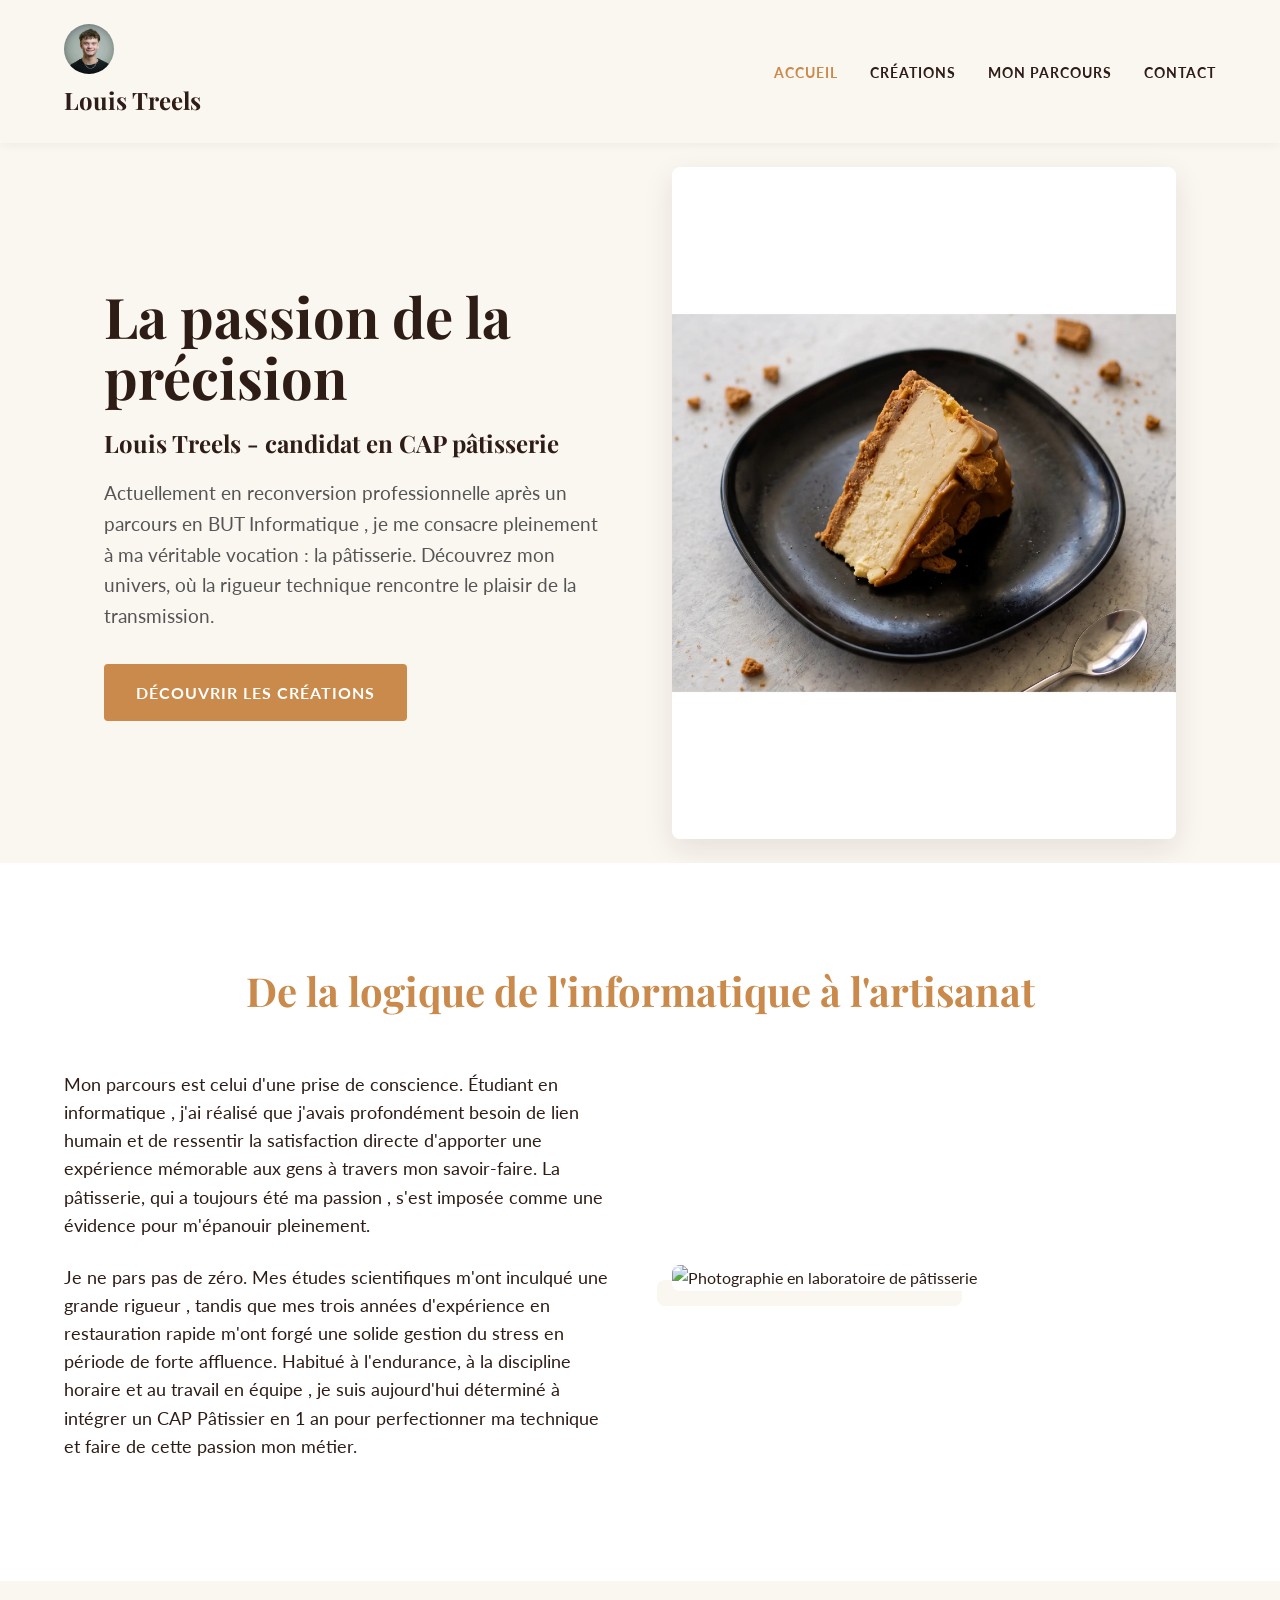
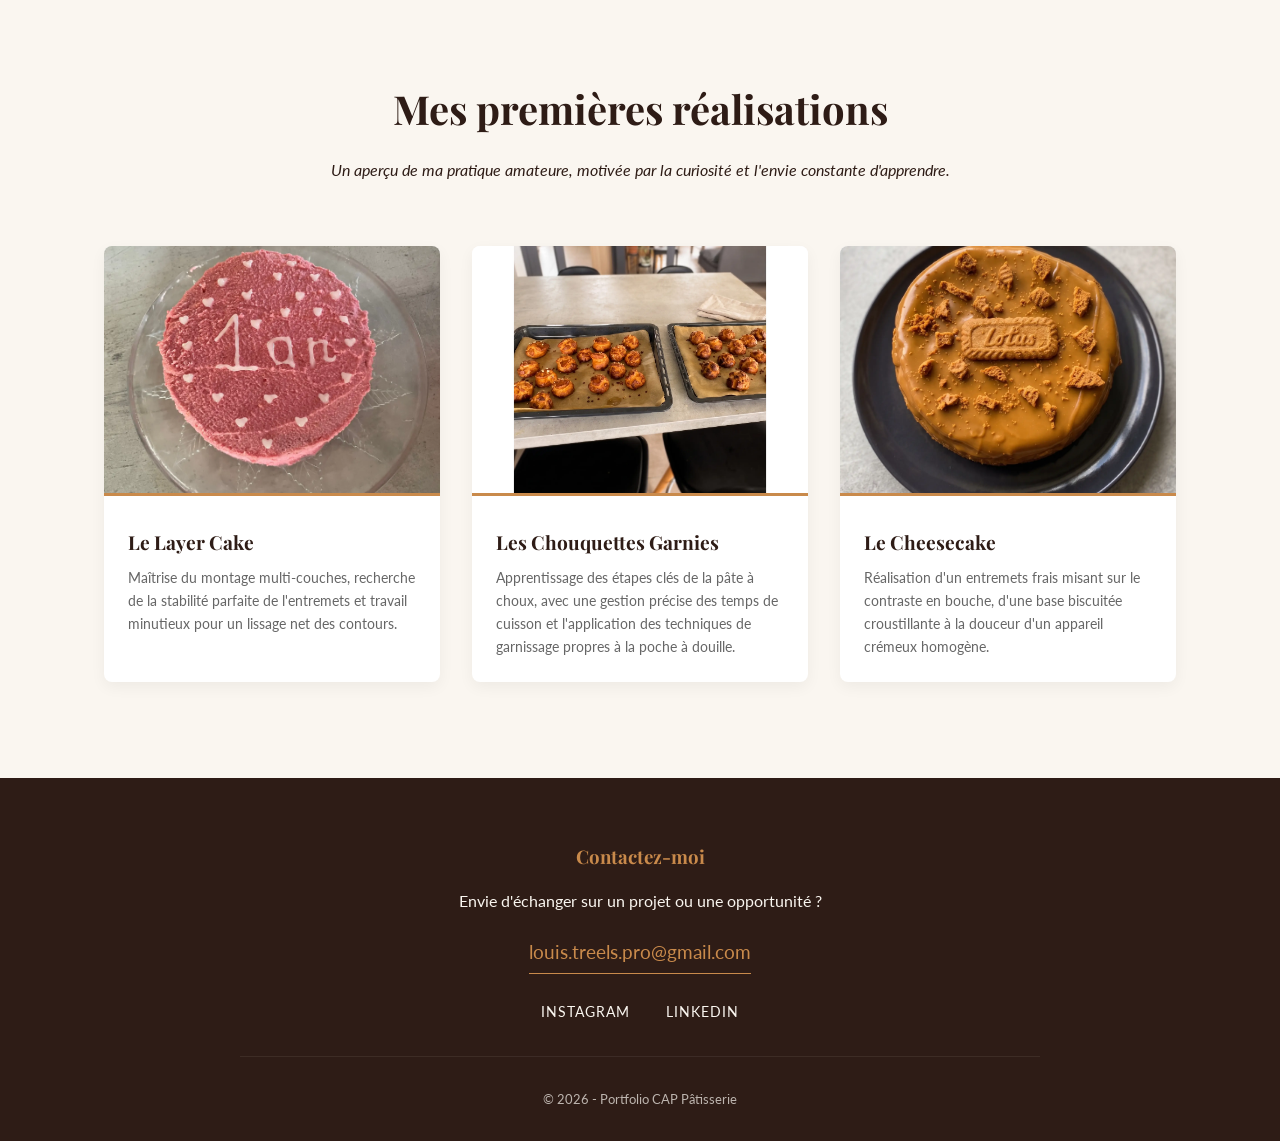
==== index.html @ f2b33e03 "ajout des photos sur la page d'accueil" ====
<!DOCTYPE html>
<html lang="fr">
<head>
    <meta charset="UTF-8">
    <meta name="viewport" content="width=device-width, initial-scale=1.0">
    <link href="css/style.css" rel="stylesheet"/>
    <title>Mon Portfolio Pâtisserie | Accueil</title>
    </head>
<body>

    <header>
        <nav>
            <div class="nav-logo">
                <img id="pdp" src="images/Photo_Louis_Treels.webp" alt="Photo de Profil"/>
                <a href="#">Louis Treels</a>
            </div>
            <div class="hamburger">
                <span class="bar"></span>
                <span class="bar"></span>
                <span class="bar"></span>
            </div>
            <ul class="nav-links">
                <li><a href="index.html" class="active">Accueil</a></li>
                <li><a href="creations.html">Créations</a></li>
                <li><a href="parcours.html">Mon Parcours</a></li>
                <li><a href="#contact">Contact</a></li>
            </ul>
        </nav>
    </header>

    <main>

        <section id="hero" class="fade-in">
            <div class="hero-container">
                <div class="hero-text">
                    <h1>La passion de la précision</h1>
                    <h2>Louis Treels - candidat en CAP pâtisserie</h2>
                    <p>Actuellement en reconversion professionnelle après un parcours en BUT Informatique , je me consacre pleinement 
                        à ma véritable vocation : la pâtisserie. Découvrez mon univers, où la rigueur technique rencontre le plaisir 
                        de la transmission.</p>
                    <a href="#gallery" class="btn-cta">Découvrir les créations</a>
                </div>
                <div class="hero-image">
                    <img src="images/cheesecake_tranche_4_3.webp" alt="Zoom sur une création pâtissière signature">
                </div>
            </div>
        </section>

        <section id="about" class="fade-in">
            <div class="about-container">
                <h2>De la logique de l'informatique à l'artisanat</h2>
                <div class="about-grid">
                    <div class="about-content">
                        <p>Mon parcours est celui d'une prise de conscience. Étudiant en informatique , j'ai réalisé que j'avais 
                            profondément besoin de lien humain et de ressentir la satisfaction directe d'apporter une expérience 
                            mémorable aux gens à travers mon savoir-faire. La pâtisserie, qui a toujours été ma passion , s'est 
                            imposée comme une évidence pour m'épanouir pleinement.</p>
                        <p>Je ne pars pas de zéro. Mes études scientifiques m'ont inculqué une grande rigueur , tandis que mes 
                            trois années d'expérience en restauration rapide m'ont forgé une solide gestion du stress en période 
                            de forte affluence. Habitué à l'endurance, à la discipline horaire et au travail en équipe , je suis 
                            aujourd'hui déterminé à intégrer un CAP Pâtissier en 1 an pour perfectionner ma technique et faire de 
                            cette passion mon métier.</p>
                    </div>
                    <div class="about-image">
                        <img src="placeholder-artisan.jpg" alt="Photographie en laboratoire de pâtisserie">
                    </div>
                </div>
            </div>
        </section>

        <section id="gallery" class="fade-in">
            <div class="gallery-container">
                <h2>Mes premières réalisations</h2>
                <p class="gallery-subtitle">Un aperçu de ma pratique amateure, motivée par la curiosité et l'envie constante d'apprendre.</p>
                
                <div class="gallery-grid">
                    <article class="gallery-item">
                        <div class="item-image">
                            <img src="images/layer_cake_1_1.webp" alt="Layer Cake Anniversaire de Couple">
                        </div>
                        <div class="item-info">
                            <h3>Le Layer Cake</h3>
                            <p>Maîtrise du montage multi-couches, recherche de la stabilité parfaite de l'entremets et travail minutieux 
                                pour un lissage net des contours.</p>
                        </div>
                    </article>

                    <article class="gallery-item">
                        <div class="item-image">
                            <img src="images/chouquettes_1:1.webp" alt="Les Chouquettes">
                        </div>
                        <div class="item-info">
                            <h3>Les Chouquettes Garnies</h3>
                            <p>Apprentissage des étapes clés de la pâte à choux, avec une gestion précise des temps de cuisson 
                                et l'application des techniques de garnissage propres à la poche à douille.</p>
                        </div>
                    </article>

                    <article class="gallery-item">
                        <div class="item-image">
                            <img src="images/cheesecake_1_1.webp" alt="Le Cheesecake">
                        </div>
                        <div class="item-info">
                            <h3>Le Cheesecake</h3>
                            <p>Réalisation d'un entremets frais misant sur le contraste en bouche, d'une base
                                 biscuitée croustillante à la douceur d'un appareil crémeux homogène.</p>
                        </div>
                    </article>
                </div>
            </div>
        </section>

    </main>

    <footer id="contact">
        <div class="footer-container">
            <div class="footer-contact">
                <h3>Contactez-moi</h3>
                <p>Envie d'échanger sur un projet ou une opportunité ?</p>
                <a href="mailto:adresse@email.com" class="email-link">louis.treels.pro@gmail.com</a>
            </div>
            <div class="footer-socials">
                <a href="#" target="_blank" rel="noopener noreferrer">Instagram</a>
                <a href="#" target="_blank" rel="noopener noreferrer">LinkedIn</a>
            </div>
            <div class="footer-credits">
                <p>&copy; 2026 - Portfolio CAP Pâtisserie</p>
            </div>
        </div>
    </footer>

    <script src="js/script.js"></script>
</body>
</html>
---- css/style.css ----
/* ==========================================
   1. VARIABLES & RESET
   ========================================== */
@import url('https://fonts.googleapis.com/css2?family=Playfair+Display:ital,wght@0,400;0,700;1,400&family=Lato:wght@300;400;700&display=swap');

:root {
    /* Palette de couleurs basée sur ton CV */
    --color-main: #2e1c16;      /* Chocolat profond */
    --color-accent: #c98a4b;    /* Caramel / Doré */
    --color-bg: #faf6f0;        /* Crème / Vanille */
    --color-white: #ffffff;
    
    /* Typographie */
    --font-heading: 'Playfair Display', serif; /* Élégant pour la pâtisserie */
    --font-body: 'Lato', sans-serif;           /* Lisible et moderne */
    
    /* Espacements et Transitions */
    --transition-smooth: all 0.3s ease-in-out;
}

* {
    margin: 0;
    padding: 0;
    box-sizing: border-box;
}

body {
    background-color: var(--color-bg);
    color: var(--color-main);
    font-family: var(--font-body);
    line-height: 1.6;
    overflow-x: hidden;
}

h1, h2, h3 {
    font-family: var(--font-heading);
    font-weight: 700;
    margin-bottom: 1rem;
}

a {
    text-decoration: none;
    color: inherit;
    transition: var(--transition-smooth);
}

/* ==========================================
   2. EN-TÊTE & NAVIGATION
   ========================================== */
header {
    background-color: var(--color-bg);
    padding: 1.5rem 5%;
    position: sticky;
    top: 0;
    z-index: 1000;
    box-shadow: 0 2px 10px rgba(46, 28, 22, 0.05); /* Ombre très légère */
}

nav {
    display: flex;
    justify-content: space-between;
    align-items: center;
    max-width: 1200px;
    margin: 0 auto;
}

.nav-logo img {
    height: 50px;       /* Ajuste la hauteur pour correspondre à la barre de navigation */
    width: 50px;        /* Maintient des proportions carrées */
    border-radius: 50%; /* Transforme la photo en un cercle parfait */
    object-fit: cover;  /* Empêche l'image de se déformer ou de s'écraser */
}

.nav-logo a {
    display: flex;
    align-items: center;
    gap: 15px;
    font-family: var(--font-heading);
    font-size: 1.5rem;
    font-weight: 700;
    color: var(--color-main);
}

.nav-links {
    list-style: none;
    display: flex;
    gap: 2rem;
}

.nav-links a {
    font-weight: 700;
    text-transform: uppercase;
    font-size: 0.9rem;
    letter-spacing: 1px;
}

.nav-links a:hover,
.nav-links a.active {
    color: var(--color-accent);
}

/* ==========================================
   3. HERO HEADER (Accueil)
   ========================================== */
#hero {
    height: 80vh;
    display: flex;
    align-items: center;
    justify-content: center;
    padding: 0 5%;
    max-width: 1200px;
    margin: 0 auto;
}

.hero-container {
    display: flex;
    align-items: center;
    gap: 4rem;
}

.hero-text {
    flex: 1;
}

.hero-text h1 {
    font-size: 3.5rem;
    line-height: 1.1;
    color: var(--color-main);
}

.hero-text p {
    font-size: 1.2rem;
    margin-bottom: 2rem;
    color: #555; /* Légèrement plus clair que la couleur principale */
}

.btn-cta {
    display: inline-block;
    background-color: var(--color-accent);
    color: var(--color-white);
    padding: 1rem 2rem;
    font-weight: 700;
    border-radius: 4px;
    text-transform: uppercase;
    letter-spacing: 1px;
}

.btn-cta:hover {
    background-color: var(--color-main);
    transform: translateY(-2px);
}

.hero-image {
    flex: 1;
    border-radius: 8px;
    overflow: hidden;
    box-shadow: 0 10px 30px rgba(46, 28, 22, 0.1);
}

.hero-image img {
    width: 100%;
    height: auto;
    display: block;
}

/* ==========================================
   4. SECTION À PROPOS
   ========================================== */
#about {
    padding: 6rem 5%;
    background-color: var(--color-white); /* Contraste subtil avec le fond crème */
}

.about-container {
    max-width: 1200px;
    margin: 0 auto;
}

.about-container h2 {
    font-size: 2.5rem;
    text-align: center;
    margin-bottom: 3rem;
    color: var(--color-accent);
}

.about-grid {
    display: grid;
    grid-template-columns: 1fr 1fr;
    gap: 4rem;
    align-items: center;
}

.about-content p {
    margin-bottom: 1.5rem;
    font-size: 1.1rem;
}

.about-image img {
    width: 100%;
    border-radius: 8px;
    box-shadow: -15px 15px 0px var(--color-bg); /* Effet de cadre élégant */
}

/* ==========================================
   5. GALERIE SIGNATURES
   ========================================== */
#gallery {
    padding: 6rem 5%;
    max-width: 1200px;
    margin: 0 auto;
}

#gallery h2 {
    font-size: 2.5rem;
    text-align: center;
}

.gallery-subtitle {
    text-align: center;
    margin-bottom: 4rem;
    font-style: italic;
}

.gallery-grid {
    display: grid;
    grid-template-columns: repeat(auto-fit, minmax(300px, 1fr));
    gap: 2rem;
}

.gallery-item {
    background-color: var(--color-white);
    border-radius: 8px;
    overflow: hidden;
    box-shadow: 0 5px 15px rgba(0,0,0,0.05);
    transition: var(--transition-smooth);
    cursor: pointer;
}

.gallery-item:hover {
    transform: translateY(-10px);
    box-shadow: 0 15px 30px rgba(46, 28, 22, 0.15);
}

.item-image img {
    width: 100%;
    height: 250px;
    object-fit: cover;
    border-bottom: 3px solid var(--color-accent);
}

.item-info {
    padding: 1.5rem;
}

.item-info h3 {
    font-size: 1.2rem;
    margin-bottom: 0.5rem;
}

.item-info p {
    font-size: 0.9rem;
    color: #666;
}

/* ==========================================
   6. PIED DE PAGE (FOOTER)
   ========================================== */
footer {
    background-color: var(--color-main);
    color: var(--color-bg);
    padding: 4rem 5% 2rem;
    text-align: center;
}

.footer-container {
    max-width: 800px;
    margin: 0 auto;
}

.footer-contact h3 {
    color: var(--color-accent);
}

.email-link {
    display: inline-block;
    margin: 1.5rem 0;
    font-size: 1.2rem;
    color: var(--color-accent);
    border-bottom: 1px solid var(--color-accent);
    padding-bottom: 5px;
}

.email-link:hover {
    color: var(--color-white);
    border-color: var(--color-white);
}

.footer-socials {
    margin-bottom: 2rem;
}

.footer-socials a {
    margin: 0 1rem;
    text-transform: uppercase;
    font-size: 0.9rem;
    letter-spacing: 1px;
}

.footer-socials a:hover {
    color: var(--color-accent);
}

.footer-credits {
    font-size: 0.8rem;
    opacity: 0.7;
    border-top: 1px solid rgba(250, 246, 240, 0.1);
    padding-top: 2rem;
}

/* ==========================================
   7. RESPONSIVE DESIGN (Mobiles & Tablettes)
   ========================================== */
@media (max-width: 768px) {
    .hero-container, .about-grid {
        flex-direction: column;
        text-align: center;
    }
    
    .hero-text h1 {
        font-size: 2.5rem;
    }
    
    .nav-links {
        display: none; /* A remplacer par un menu hamburger en JS plus tard */
    }
}

/* Défilement fluide natif */
html {
    scroll-behavior: smooth;
}

/* Menu Hamburger (caché sur Desktop) */
.hamburger {
    display: none;
    cursor: pointer;
}

.bar {
    display: block;
    width: 25px;
    height: 3px;
    margin: 5px auto;
    background-color: var(--color-main);
    transition: var(--transition-smooth);
}

/* Responsive Menu (Mobile) */
@media (max-width: 768px) {
    .hamburger {
        display: block;
    }
    
    .nav-links {
        position: fixed;
        left: -100%; /* Caché hors de l'écran par défaut */
        top: 70px;
        flex-direction: column;
        background-color: var(--color-bg);
        width: 100%;
        text-align: center;
        transition: 0.3s;
        box-shadow: 0 10px 10px rgba(0,0,0,0.1);
    }
    
    .nav-links.active {
        left: 0; /* Apparaît quand la classe active est ajoutée */
    }
    
    .nav-links li {
        margin: 1.5rem 0;
    }
}

/* Préparation des animations au scroll */
.fade-in {
    opacity: 0;
    transform: translateY(30px);
    transition: opacity 0.6s ease-out, transform 0.6s ease-out;
}

.fade-in.appear {
    opacity: 1;
    transform: translateY(0);
}

/* ==========================================
   8. STYLES DES PAGES SECONDAIRES
   ========================================== */

/* En-tête des pages */
.page-header {
    text-align: center;
    padding: 5rem 5% 3rem;
    max-width: 800px;
    margin: 0 auto;
}

.page-header h1 {
    font-size: 3rem;
    color: var(--color-main);
}

.page-header p {
    font-size: 1.1rem;
    font-style: italic;
    color: #666;
}

/* --- PAGE CRÉATIONS : Fiches détaillées --- */
.detailed-gallery {
    padding: 2rem 5% 6rem;
    max-width: 1200px;
    margin: 0 auto;
}

.creation-card {
    display: flex;
    background-color: var(--color-white);
    border-radius: 8px;
    overflow: hidden;
    margin-bottom: 4rem;
    box-shadow: 0 10px 30px rgba(46, 28, 22, 0.05);
    transition: var(--transition-smooth);
}

.creation-card.invert {
    flex-direction: row-reverse;
}

.creation-media {
    flex: 1;
    min-height: 350px;
}

.creation-media img {
    width: 100%;
    height: 100%;
    object-fit: cover;
    display: block;
}

.creation-details {
    flex: 1;
    padding: 3rem;
    display: flex;
    flex-direction: column;
    justify-content: center;
}

.badge {
    align-self: flex-start;
    background-color: var(--color-bg);
    color: var(--color-accent);
    padding: 0.3rem 1rem;
    font-size: 0.8rem;
    font-weight: 700;
    text-transform: uppercase;
    border-radius: 20px;
    margin-bottom: 1rem;
    letter-spacing: 1px;
}

.creation-desc {
    margin-bottom: 1.5rem;
    color: #555;
}

.tech-list {
    list-style: none;
}

.tech-list li {
    margin-bottom: 0.5rem;
    font-size: 0.95rem;
    position: relative;
    padding-left: 1.5rem;
}

.tech-list li::before {
    content: "•";
    color: var(--color-accent);
    font-weight: bold;
    position: absolute;
    left: 0;
    font-size: 1.2rem;
    top: -2px;
}

/* --- PAGE PARCOURS : Ligne du temps (Timeline) --- */
.timeline-section {
    padding: 2rem 5% 6rem;
    max-width: 900px;
    margin: 0 auto;
}

.timeline-container {
    position: relative;
    padding: 2rem 0;
}

/* La ligne centrale vertical */
.timeline-container::before {
    content: '';
    position: absolute;
    left: 50%;
    top: 0;
    width: 2px;
    height: 100%;
    background-color: var(--color-accent);
    opacity: 0.3;
    transform: translateX(-50%);
}

.timeline-item {
    display: flex;
    justify-content: space-between;
    width: 100%;
    margin-bottom: 4rem;
    position: relative;
}

.timeline-date {
    width: 45%;
    text-align: right;
    padding-right: 2rem;
    font-family: var(--font-heading);
    font-size: 1.5rem;
    font-weight: 700;
    color: var(--color-accent);
    display: flex;
    align-items: center;
    justify-content: flex-end;
}

.timeline-content {
    width: 45%;
    background-color: var(--color-white);
    padding: 2rem;
    border-radius: 8px;
    box-shadow: 0 5px 15px rgba(0,0,0,0.02);
}

.timeline-content h3 {
    font-size: 1.3rem;
    margin-bottom: 0.2rem;
}

.timeline-content h4 {
    font-size: 0.9rem;
    color: var(--color-accent);
    text-transform: uppercase;
    letter-spacing: 1px;
    margin-bottom: 1rem;
}

/* Les puces sur la ligne centrale */
.timeline-item::after {
    content: '';
    position: absolute;
    left: 50%;
    top: 50%;
    width: 12px;
    height: 12px;
    background-color: var(--color-white);
    border: 3px solid var(--color-accent);
    border-radius: 50%;
    transform: translate(-50%, -50%);
    z-index: 2;
}

/* Alternance gauche / droite */
.timeline-item:nth-child(even) {
    flex-direction: row-reverse;
}

.timeline-item:nth-child(even) .timeline-date {
    text-align: left;
    padding-left: 2rem;
    padding-right: 0;
    justify-content: flex-start;
}

/* Ajustements Responsive */
@media (max-width: 768px) {
    .creation-card, .creation-card.invert {
        flex-direction: column;
    }
    
    .creation-media {
        min-height: 250px;
    }
    
    .timeline-container::before {
        left: 20px;
    }
    
    .timeline-item, .timeline-item:nth-child(even) {
        flex-direction: column;
        align-items: flex-start;
        padding-left: 40px;
    }
    
    .timeline-date, .timeline-item:nth-child(even) .timeline-date {
        width: 100%;
        text-align: left;
        padding: 0 0 0.5rem 0;
        justify-content: flex-start;
    }
    
    .timeline-content {
        width: 100%;
    }
    
    .timeline-item::after {
        left: 20px;
        top: 20px;
    }
}
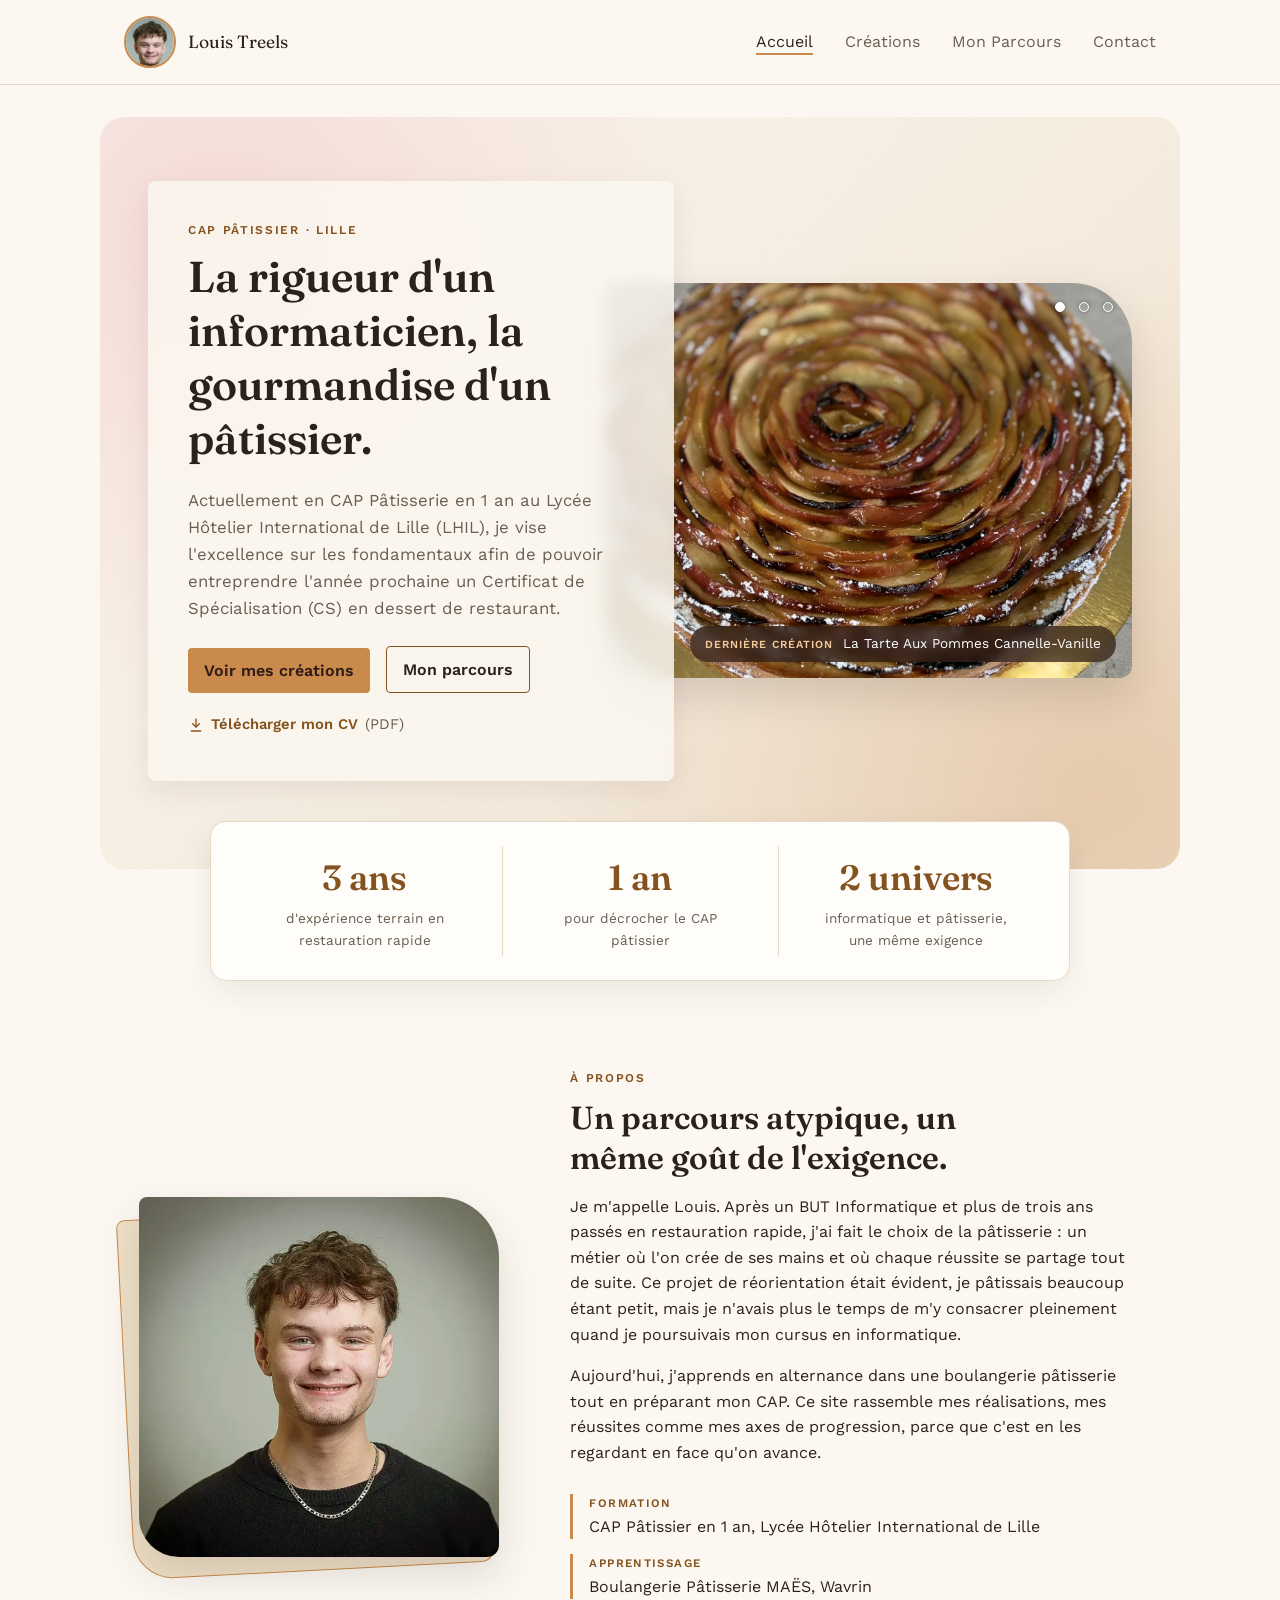
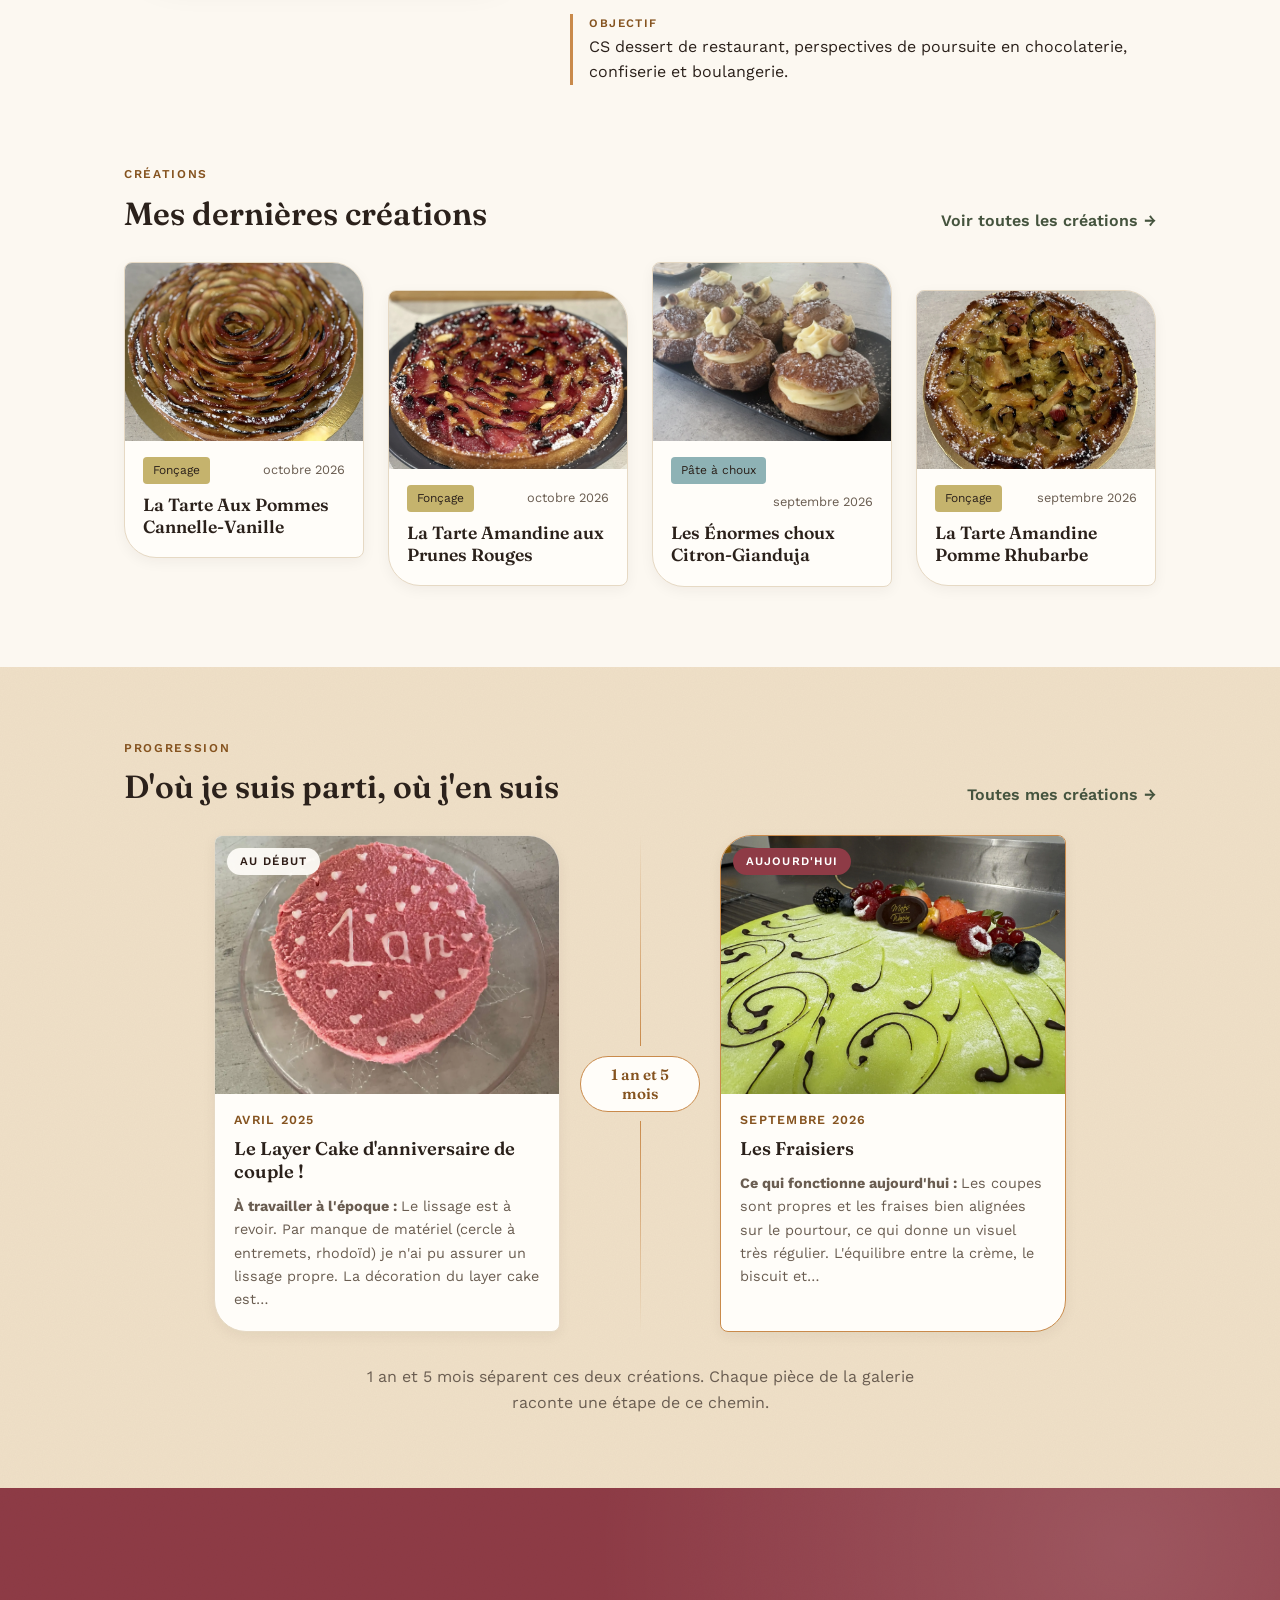
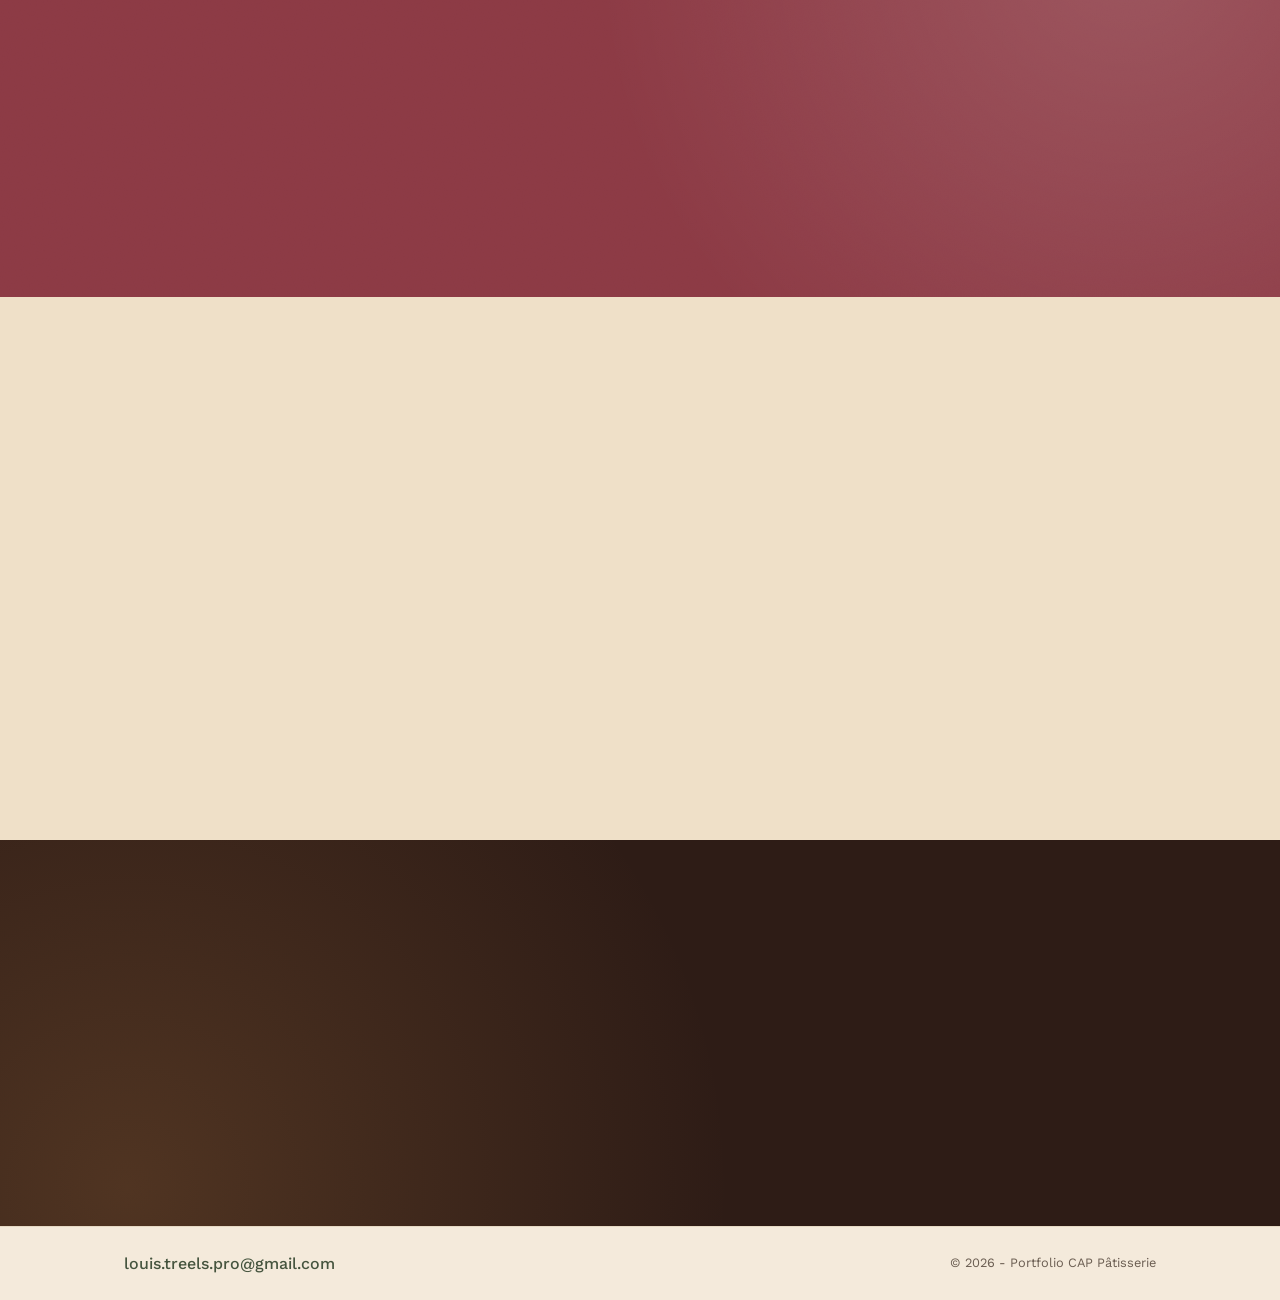
==== commit d1714cc3: "Première version du portfolio" ====
--- a/index.html
+++ b/index.html
@@ -3,132 +3,208 @@
 <head>
     <meta charset="UTF-8">
     <meta name="viewport" content="width=device-width, initial-scale=1.0">
-    <link href="css/style.css" rel="stylesheet"/>
-    <title>Mon Portfolio Pâtisserie | Accueil</title>
-    </head>
+    <meta name="description" content="Louis Treels, candidat au CAP Pâtissier à Lille : portfolio de créations, parcours de reconversion et ambition de se spécialiser dans les desserts de restaurant.">
+    <meta name="theme-color" content="#fcf8f1">
+    <meta property="og:type" content="website">
+    <meta property="og:title" content="Louis Treels | Portfolio CAP Pâtisserie">
+    <meta property="og:description" content="Mes créations, mon parcours de reconversion et mon ambition : les desserts de restaurant.">
+    <!-- TODO : pour un bel aperçu quand le lien est partagé (WhatsApp, LinkedIn…),
+         ajoute une photo de ta plus belle création :
+         <meta property="og:image" content="https://louistrls.github.io/portfolio-patisserie/images/TA_PHOTO.webp"> -->
+    <title>Louis Treels | Portfolio CAP Pâtisserie</title>
+    <link rel="preconnect" href="https://fonts.googleapis.com">
+    <link rel="preconnect" href="https://fonts.gstatic.com" crossorigin>
+    <link href="https://fonts.googleapis.com/css2?family=Fraunces:ital,wght@0,500;0,600;1,500&family=Work+Sans:wght@400;500;600&display=swap" rel="stylesheet">
+    <link rel="icon" href="images/favicon.svg" type="image/svg+xml">
+    <link rel="apple-touch-icon" href="images/apple-touch-icon.png">
+    <link rel="stylesheet" href="css/style.css">
+    <noscript>
+        <!-- Sans JavaScript, on affiche quand même tout ce qui est en fondu au scroll. -->
+        <style>.fade-in { opacity: 1; transform: none; }</style>
+    </noscript>
+</head>
 <body>
+
+    <a class="skip-link" href="#main">Aller au contenu</a>
 
     <header>
         <nav>
             <div class="nav-logo">
-                <img id="pdp" src="images/Photo_Louis_Treels.webp" alt="Photo de Profil"/>
-                <a href="#">Louis Treels</a>
-            </div>
-            <div class="hamburger">
-                <span class="bar"></span>
-                <span class="bar"></span>
-                <span class="bar"></span>
-            </div>
+                <!-- Version recadrée sur le visage (images/Photo_Louis_Treels_visage.webp) : le menu est petit, le visage doit remplir le rond -->
+                <img src="images/Photo_Louis_Treels_visage.webp" alt="" width="52" height="52"/>
+                <a href="index.html">Louis Treels</a>
+            </div>
+            <div class="hamburger"><span class="bar"></span><span class="bar"></span><span class="bar"></span></div>
             <ul class="nav-links">
-                <li><a href="index.html" class="active">Accueil</a></li>
+                <li><a href="index.html" class="active" aria-current="page">Accueil</a></li>
                 <li><a href="creations.html">Créations</a></li>
                 <li><a href="parcours.html">Mon Parcours</a></li>
-                <li><a href="#contact">Contact</a></li>
+                <li><a href="index.html#contact">Contact</a></li>
             </ul>
         </nav>
     </header>
 
-    <main>
-
-        <section id="hero" class="fade-in">
-            <div class="hero-container">
-                <div class="hero-text">
-                    <h1>La passion de la précision</h1>
-                    <h2>Louis Treels - candidat en CAP pâtisserie</h2>
-                    <p>Actuellement en reconversion professionnelle après un parcours en BUT Informatique , je me consacre pleinement 
-                        à ma véritable vocation : la pâtisserie. Découvrez mon univers, où la rigueur technique rencontre le plaisir 
-                        de la transmission.</p>
-                    <a href="#gallery" class="btn-cta">Découvrir les créations</a>
-                </div>
-                <div class="hero-image">
-                    <img src="images/cheesecake_tranche_4_3.webp" alt="Zoom sur une création pâtissière signature">
-                </div>
-            </div>
-        </section>
-
-        <section id="about" class="fade-in">
-            <div class="about-container">
-                <h2>De la logique de l'informatique à l'artisanat</h2>
-                <div class="about-grid">
-                    <div class="about-content">
-                        <p>Mon parcours est celui d'une prise de conscience. Étudiant en informatique , j'ai réalisé que j'avais 
-                            profondément besoin de lien humain et de ressentir la satisfaction directe d'apporter une expérience 
-                            mémorable aux gens à travers mon savoir-faire. La pâtisserie, qui a toujours été ma passion , s'est 
-                            imposée comme une évidence pour m'épanouir pleinement.</p>
-                        <p>Je ne pars pas de zéro. Mes études scientifiques m'ont inculqué une grande rigueur , tandis que mes 
-                            trois années d'expérience en restauration rapide m'ont forgé une solide gestion du stress en période 
-                            de forte affluence. Habitué à l'endurance, à la discipline horaire et au travail en équipe , je suis 
-                            aujourd'hui déterminé à intégrer un CAP Pâtissier en 1 an pour perfectionner ma technique et faire de 
-                            cette passion mon métier.</p>
-                    </div>
-                    <div class="about-image">
-                        <img src="placeholder-artisan.jpg" alt="Photographie en laboratoire de pâtisserie">
-                    </div>
-                </div>
-            </div>
-        </section>
-
-        <section id="gallery" class="fade-in">
-            <div class="gallery-container">
-                <h2>Mes premières réalisations</h2>
-                <p class="gallery-subtitle">Un aperçu de ma pratique amateure, motivée par la curiosité et l'envie constante d'apprendre.</p>
-                
-                <div class="gallery-grid">
-                    <article class="gallery-item">
-                        <div class="item-image">
-                            <img src="images/layer_cake_1_1.webp" alt="Layer Cake Anniversaire de Couple">
+    <main id="main">
+
+        <!-- ==================== HERO ==================== -->
+        <section class="hero fade-in">
+            <div class="hero-text">
+                <p class="eyebrow">CAP Pâtissier · Lille</p>
+                <!-- TITRE À VALIDER. Alternatives :
+                     - La précision du geste, la générosité du partage.
+                     - Du code au sucre : une reconversion qui se goûte.
+                     - Pâtissier en devenir, rigoureux par nature. -->
+                <h1>La rigueur d'un informaticien, la gourmandise d'un pâtissier.</h1>
+                <p>Actuellement en CAP Pâtisserie en 1 an au Lycée Hôtelier International de Lille (LHIL), je vise l'excellence sur les fondamentaux afin de pouvoir entreprendre l'année prochaine un Certificat de Spécialisation (CS) en dessert de restaurant.</p>
+                <div class="hero-actions">
+                    <a href="creations.html" class="btn-decouvrir">Voir mes créations</a>
+                    <a href="parcours.html" class="btn-outline">Mon parcours</a>
+                </div>
+                <!-- TODO : dépose ton CV au format PDF dans un dossier "documents" à la racine du site,
+                     sous le nom documents/CV_Louis_Treels.pdf (ou change le chemin ci-dessous). -->
+                <a href="documents/CV_Louis_Treels.pdf" target="_blank" class="link-cv" download><svg viewBox="0 0 24 24" width="16" height="16" fill="none" stroke="currentColor" stroke-width="2" stroke-linecap="round" stroke-linejoin="round" aria-hidden="true"><path d="M12 3v12"/><path d="m7 10 5 5 5-5"/><path d="M5 21h14"/></svg> Télécharger mon CV <span class="link-cv-meta">(PDF)</span></a>
+            </div>
+            <div class="hero-media">
+                <div class="hero-frame" id="hero-frame">
+                    <!-- Photos injectées par js/script.js (renderHero) -->
+                    <div class="hero-slides" id="hero-slides"></div>
+                    <a class="hero-caption" id="hero-caption" href="creations.html"></a>
+                    <div class="hero-dots" id="hero-dots"></div>
+                </div>
+            </div>
+        </section>
+
+        <!-- ==================== CHIFFRES CLÉS ==================== -->
+        <section class="home-highlights" aria-label="Chiffres clés">
+            <div class="highlights-bar highlights-bar--home" id="highlights">
+                <!-- Générés automatiquement depuis js/parcours-data.js -->
+            </div>
+        </section>
+
+        <!-- ==================== À PROPOS ==================== -->
+        <section class="about-section">
+            <div class="about fade-in">
+                <figure class="about-photo">
+                    <!-- TODO : quand tu auras une photo en tenue de pâtissier, remplace simplement ce fichier. -->
+                    <img src="images/Photo_Louis_Treels.webp" alt="Portrait de Louis Treels, souriant" width="643" height="644" loading="lazy">
+                </figure>
+                <div class="about-text">
+                    <p class="eyebrow">À propos</p>
+                    <h2>Un parcours atypique, un même goût de l'exigence.</h2>
+                    <p>Je m'appelle Louis. Après un BUT Informatique et plus de trois ans passés en restauration rapide, j'ai fait le choix de la pâtisserie : un métier où l'on crée de ses mains et où chaque réussite se partage tout de suite. Ce projet de réorientation était évident, je pâtissais beaucoup étant petit, mais je n'avais plus le temps de m'y consacrer pleinement quand je poursuivais mon cursus en informatique.</p>
+                    <p>Aujourd'hui, j'apprends en alternance dans une boulangerie pâtisserie tout en préparant mon CAP. Ce site rassemble mes réalisations, mes réussites comme mes axes de progression, parce que c'est en les regardant en face qu'on avance.</p>
+                    <dl class="about-facts">
+                        <div class="about-fact">
+                            <dt>Formation</dt>
+                            <dd>CAP Pâtissier en 1 an, Lycée Hôtelier International de Lille</dd>
                         </div>
-                        <div class="item-info">
-                            <h3>Le Layer Cake</h3>
-                            <p>Maîtrise du montage multi-couches, recherche de la stabilité parfaite de l'entremets et travail minutieux 
-                                pour un lissage net des contours.</p>
+                        <div class="about-fact">
+                            <dt>Apprentissage</dt>
+                            <dd>Boulangerie Pâtisserie MAËS, Wavrin</dd>
                         </div>
-                    </article>
-
-                    <article class="gallery-item">
-                        <div class="item-image">
-                            <img src="images/chouquettes_1:1.webp" alt="Les Chouquettes">
+                        <div class="about-fact">
+                            <dt>Objectif</dt>
+                            <dd>CS dessert de restaurant, perspectives de poursuite en chocolaterie, confiserie et boulangerie.</dd>
                         </div>
-                        <div class="item-info">
-                            <h3>Les Chouquettes Garnies</h3>
-                            <p>Apprentissage des étapes clés de la pâte à choux, avec une gestion précise des temps de cuisson 
-                                et l'application des techniques de garnissage propres à la poche à douille.</p>
-                        </div>
-                    </article>
-
-                    <article class="gallery-item">
-                        <div class="item-image">
-                            <img src="images/cheesecake_1_1.webp" alt="Le Cheesecake">
-                        </div>
-                        <div class="item-info">
-                            <h3>Le Cheesecake</h3>
-                            <p>Réalisation d'un entremets frais misant sur le contraste en bouche, d'une base
-                                 biscuitée croustillante à la douceur d'un appareil crémeux homogène.</p>
-                        </div>
-                    </article>
-                </div>
-            </div>
-        </section>
-
+                    </dl>
+                </div>
+            </div>
+        </section>
+
+        <!-- ==================== DERNIÈRES CRÉATIONS ==================== -->
+        <section class="teaser-section fade-in">
+            <div class="section-heading">
+                <div>
+                    <p class="eyebrow">Créations</p>
+                    <h2>Mes dernières créations</h2>
+                </div>
+                <a href="creations.html" class="teaser-link">Voir toutes les créations</a>
+            </div>
+            <div class="teaser-grid" id="creations-teaser">
+                <!-- Cartes générées automatiquement depuis js/creations-data.js -->
+            </div>
+            <noscript>
+                <p class="noscript-note"><a href="creations.html">Voir toutes mes créations</a></p>
+            </noscript>
+        </section>
+
+        <!-- ==================== PROGRESSION ==================== -->
+        <!-- Générée par js/script.js (renderProgress) : la 1re création vs la plus récente de la même famille.
+             Si les données ne permettent pas la comparaison, la section est retirée automatiquement. -->
+        <section class="progress-section band" id="progress">
+            <div class="section-heading">
+                <div>
+                    <p class="eyebrow">Progression</p>
+                    <h2>D'où je suis parti, où j'en suis</h2>
+                </div>
+                <a href="creations.html" class="teaser-link">Toutes mes créations</a>
+            </div>
+            <div class="progress" id="progress-compare">
+                <!-- Cartes générées automatiquement depuis js/creations-data.js -->
+            </div>
+            <p class="progress-note" id="progress-note"></p>
+        </section>
+
+
+        <!-- ==================== PARCOURS ==================== -->
+        <section class="section-teal band">
+            <div class="parcours-teaser fade-in">
+                <p class="eyebrow">Parcours</p>
+                <h2>D'un BUT Informatique à la pâtisserie</h2>
+                <p>Après plusieurs années dans la restauration rapide et un BUT Informatique, j'ai choisi de mettre cette rigueur au service d'un métier manuel et humain. Une reconversion assumée, portée par l'envie de créer et de transmettre.</p>
+                <ol class="path" aria-label="Mon cheminement">
+                    <li class="path-step">Bac général</li>
+                    <li class="path-step">BUT Informatique</li>
+                    <li class="path-step is-current">CAP Pâtissier</li>
+                    <li class="path-step is-goal">Grande école</li>
+                </ol>
+                <a href="parcours.html" class="teaser-link">Découvrir mon parcours</a>
+            </div>
+        </section>
+
+        <!-- ==================== AMBITION ==================== -->
+        <section class="ambition-section">
+            <div class="ambition fade-in">
+                <p class="eyebrow">Ambition</p>
+                <h2>Mon objectif</h2>
+                <p class="ambition-quote">Intégrer une grande école de pâtisserie pour me spécialiser dans la conception de desserts de restaurant.</p>
+                <ul class="pillars">
+                    <li class="pillar"><strong>Technique</strong><span>Les bases d'abord : le CAP, la régularité du geste, le respect des fondamentaux.</span></li>
+                    <li class="pillar"><strong>Créativité</strong><span>Associer textures, saveurs et dressage pour raconter quelque chose dans l'assiette.</span></li>
+                    <li class="pillar"><strong>Exigence</strong><span>Viser le niveau de la gastronomie : précision, constance et goût du détail.</span></li>
+                </ul>
+            </div>
+        </section>
+
+        <!-- ==================== CONTACT ==================== -->
+        <section class="section-cacao band" id="contact">
+            <div class="contact-cta fade-in">
+                <p class="eyebrow">Contact</p>
+                <h2>Envie d'échanger ?</h2>
+                <p>Une opportunité, un projet, une question sur mon parcours : je serais ravi d'en discuter.</p>
+                <!-- Si aucun logiciel de messagerie n'est configuré, le lien mailto ne fait rien : d'où le bouton "Copier". -->
+                <p class="contact-direct">
+                    Écrivez-moi : <a class="contact-address" href="mailto:louis.treels.pro@gmail.com">louis.treels.pro@gmail.com</a>
+                    <button type="button" class="btn-copy" data-copy="louis.treels.pro@gmail.com">Copier l'adresse</button>
+                    <span class="copy-status" role="status" aria-live="polite"></span>
+                </p>
+                <div class="cta-actions">
+                    <a href="documents/CV_Louis_Treels.pdf" target="_blank" class="btn-cv" download><svg viewBox="0 0 24 24" width="16" height="16" fill="none" stroke="currentColor" stroke-width="2" stroke-linecap="round" stroke-linejoin="round" aria-hidden="true"><path d="M12 3v12"/><path d="m7 10 5 5 5-5"/><path d="M5 21h14"/></svg> Télécharger mon CV</a>
+                </div>
+            </div>
+        </section>
     </main>
 
-    <footer id="contact">
+    <footer>
         <div class="footer-container">
-            <div class="footer-contact">
-                <h3>Contactez-moi</h3>
-                <p>Envie d'échanger sur un projet ou une opportunité ?</p>
-                <a href="mailto:adresse@email.com" class="email-link">louis.treels.pro@gmail.com</a>
-            </div>
-            <div class="footer-socials">
-                <a href="#" target="_blank" rel="noopener noreferrer">Instagram</a>
-                <a href="#" target="_blank" rel="noopener noreferrer">LinkedIn</a>
-            </div>
-            <div class="footer-credits">
-                <p>&copy; 2026 - Portfolio CAP Pâtisserie</p>
-            </div>
+            <a href="mailto:louis.treels.pro@gmail.com" class="email-link">louis.treels.pro@gmail.com</a>
+            <!-- TODO : remets ici le bloc <div class="footer-socials"> avec tes liens Instagram / LinkedIn quand les comptes seront prêts -->
+            <p class="footer-credits">&copy; 2026 - Portfolio CAP Pâtisserie</p>
         </div>
     </footer>
 
+    <script src="js/creations-data.js"></script>
+    <script src="js/parcours-data.js"></script>
     <script src="js/script.js"></script>
 </body>
 </html>
--- a/css/style.css
+++ b/css/style.css
@@ -1,629 +1,1929 @@
-/* ==========================================
-   1. VARIABLES & RESET
-   ========================================== */
-@import url('https://fonts.googleapis.com/css2?family=Playfair+Display:ital,wght@0,400;0,700;1,400&family=Lato:wght@300;400;700&display=swap');
+/* ==========================================================================
+   Portfolio CAP Pâtisserie — feuille de style
+   Base neutre, pensée pour être ré-harmonisée facilement : toutes les
+   couleurs et polices sont centralisées dans :root ci-dessous. Change les
+   valeurs des variables pour changer l'identité visuelle du site entier.
+   ========================================================================== */
 
 :root {
-    /* Palette de couleurs basée sur ton CV */
-    --color-main: #2e1c16;      /* Chocolat profond */
-    --color-accent: #c98a4b;    /* Caramel / Doré */
-    --color-bg: #faf6f0;        /* Crème / Vanille */
-    --color-white: #ffffff;
-    
-    /* Typographie */
-    --font-heading: 'Playfair Display', serif; /* Élégant pour la pâtisserie */
-    --font-body: 'Lato', sans-serif;           /* Lisible et moderne */
-    
-    /* Espacements et Transitions */
-    --transition-smooth: all 0.3s ease-in-out;
-}
-
-* {
-    margin: 0;
-    padding: 0;
-    box-sizing: border-box;
+  /* Couleurs */
+  --color-bg: #fcf8f1;          /* crème : remplace le blanc cassé froid */
+  --color-bg-alt: #f4eadb;      /* crème foncé (bandes, pied de page) */
+  --color-text: #2b211b;
+  --color-text-muted: #6a5d51;
+  --color-border: #e6d9c4;
+  --color-accent: #5b6f52;
+  --color-accent-dark: #45543e;
+
+  /* Palette "pâtisserie" de l'accueil */
+  --color-cream-deep: #efe0c8;   /* fond des blocs chaleureux */
+  --color-caramel: #c98a4b;      /* = --color-button, pour les décors */
+  --color-caramel-text: #85531f; /* caramel assez foncé pour du petit texte */
+  --color-cacao: #2e1c16;        /* chocolat : bande de contact, hover */
+  --color-paper: #fffdf9;        /* cartes "papier" posées sur le crème */
+  /* Fond "nappage" partagé par le hero de l'accueil et les en-têtes de page */
+  --bg-halo:
+    radial-gradient(circle at 10% 15%, rgba(239, 169, 174, 0.32), transparent 42%),
+    radial-gradient(circle at 92% 90%, rgba(201, 138, 75, 0.30), transparent 46%),
+    linear-gradient(135deg, #fbf7f0 0%, #f4e8d8 100%);
+  --shadow-soft: 0 10px 30px rgba(46, 28, 22, 0.08);
+  --shadow-lift: 0 18px 40px rgba(46, 28, 22, 0.14);
+  /* Grain de papier très discret (SVG inline, aucune image à charger) */
+  --grain: url("data:image/svg+xml,%3Csvg xmlns='http://www.w3.org/2000/svg' width='160' height='160'%3E%3Cfilter id='n'%3E%3CfeTurbulence type='fractalNoise' baseFrequency='.85' numOctaves='2' stitchTiles='stitch'/%3E%3CfeColorMatrix values='0 0 0 0 .4 0 0 0 0 .28 0 0 0 0 .18 0 0 0 .55 0'/%3E%3C/filter%3E%3Crect width='100%25' height='100%25' filter='url(%23n)'/%3E%3C/svg%3E");
+
+  /* Couleurs des badges par tag (voir TAG_COLORS dans js/script.js) —
+     ajoute une variable ici + une entrée dans TAG_COLORS si tu veux qu'un
+     nouveau tag ait sa propre couleur plutôt que --color-accent. */
+  --badge-entremets: #22223b;
+  --badge-apprentissage: #4a4e69;
+  --badge-fruitees: #9a8c98;
+  --badge-choux: #8eb2b5;
+  --badge-foncage: #C5B36D;
+  --badge-verrines: #8e3b46;
+  --badge-levees: #046244;
+  --badge-petits-fours: #EFA9AE;
+  --badge-voyage: #abb557;
+
+  /* Bouton "Découvrir" et modale de détails */
+  --color-button: #c98a4b;
+  --color-button-text: #2e1c16;
+  --color-button-hover-bg: #2e1c16;
+  --color-button-hover-text: #faf6f0;
+  --color-modal-overlay: rgba(46, 28, 22, 0.7);
+  --color-modal-bg: #faf6f0;
+  --color-modal-text: #2e1c16;
+
+  /* Typographie */
+  --font-heading: "Fraunces", serif;
+  --font-body: "Work Sans", sans-serif;
+
+  /* Structure */
+  --radius-s: 4px;
+  --radius-m: 8px;
+  --max-width: 1080px;
+  --transition-base: 220ms ease;
+}
+
+/* ==========================================================================
+   Reset de base
+   ========================================================================== */
+*,
+*::before,
+*::after {
+  box-sizing: border-box;
+}
+
+html {
+  scroll-behavior: smooth;
+  /* Les liens d'ancre (#contact, #progress…) ne passent pas sous l'en-tête fixe */
+  scroll-padding-top: 5.5rem;
 }
 
 body {
-    background-color: var(--color-bg);
-    color: var(--color-main);
-    font-family: var(--font-body);
-    line-height: 1.6;
-    overflow-x: hidden;
-}
-
-h1, h2, h3 {
-    font-family: var(--font-heading);
-    font-weight: 700;
-    margin-bottom: 1rem;
+  margin: 0;
+  background: var(--color-bg);
+  color: var(--color-text);
+  font-family: var(--font-body);
+  line-height: 1.6;
+  -webkit-font-smoothing: antialiased;
+}
+
+img {
+  max-width: 100%;
+  display: block;
 }
 
 a {
-    text-decoration: none;
-    color: inherit;
-    transition: var(--transition-smooth);
-}
-
-/* ==========================================
-   2. EN-TÊTE & NAVIGATION
-   ========================================== */
+  color: inherit;
+}
+
+h1,
+h2,
+h3 {
+  font-family: var(--font-heading);
+  font-weight: 600;
+  line-height: 1.25;
+  margin: 0 0 0.5em;
+}
+
+p {
+  margin: 0 0 1em;
+}
+
+button {
+  font: inherit;
+  cursor: pointer;
+}
+
+:focus-visible {
+  outline: 2px solid var(--color-accent);
+  outline-offset: 2px;
+}
+
+/* Lien d'évitement : visible uniquement au clavier */
+.skip-link {
+  position: absolute;
+  left: 1rem;
+  top: -4rem;
+  z-index: 200;
+  background: var(--color-cacao);
+  color: #fff;
+  padding: 0.6rem 1rem;
+  border-radius: var(--radius-s);
+  transition: top 0.2s ease;
+}
+
+.skip-link:focus {
+  top: 1rem;
+}
+
+/* ==========================================================================
+   En-tête / navigation
+   ========================================================================== */
 header {
-    background-color: var(--color-bg);
-    padding: 1.5rem 5%;
-    position: sticky;
-    top: 0;
-    z-index: 1000;
-    box-shadow: 0 2px 10px rgba(46, 28, 22, 0.05); /* Ombre très légère */
+  position: sticky;
+  top: 0;
+  z-index: 20;
+  /* Crème légèrement translucide + flou : le contenu glisse doucement dessous */
+  background: rgba(252, 248, 241, 0.9);
+  -webkit-backdrop-filter: blur(10px);
+  backdrop-filter: blur(10px);
+  border-bottom: 1px solid var(--color-border);
+  transition: box-shadow 300ms ease;
+}
+
+/* Classe posée par initHeader() (js/script.js) dès qu'on a fait défiler la page */
+header.is-scrolled {
+  box-shadow: 0 6px 24px rgba(46, 28, 22, 0.08);
+}
+
+/* Barre de progression de lecture, collée sous l'en-tête */
+.scroll-progress {
+  position: absolute;
+  left: 0;
+  bottom: -1px;
+  width: 100%;
+  height: 2px;
+  background: linear-gradient(90deg, var(--badge-verrines), var(--color-caramel));
+  transform: scaleX(0);
+  transform-origin: 0 50%;
+  pointer-events: none;
 }
 
 nav {
-    display: flex;
-    justify-content: space-between;
-    align-items: center;
-    max-width: 1200px;
-    margin: 0 auto;
+  max-width: var(--max-width);
+  margin: 0 auto;
+  padding: 1rem 1.5rem;
+  display: flex;
+  align-items: center;
+  justify-content: space-between;
+}
+
+.nav-logo {
+  display: flex;
+  align-items: center;
+  gap: 0.75rem;
 }
 
 .nav-logo img {
-    height: 50px;       /* Ajuste la hauteur pour correspondre à la barre de navigation */
-    width: 50px;        /* Maintient des proportions carrées */
-    border-radius: 50%; /* Transforme la photo en un cercle parfait */
-    object-fit: cover;  /* Empêche l'image de se déformer ou de s'écraser */
+  width: 52px;
+  height: 52px;
+  border-radius: 50%;
+  object-fit: cover;
+  /* Liseré caramel : le visage ressort sur le fond crème */
+  border: 2px solid var(--color-caramel);
+  background: var(--color-cream-deep);
+  transform-origin: left center;
+  transition: transform 250ms ease;
+}
+
+header.is-scrolled .nav-logo img {
+  transform: scale(0.8);
 }
 
 .nav-logo a {
-    display: flex;
-    align-items: center;
-    gap: 15px;
-    font-family: var(--font-heading);
-    font-size: 1.5rem;
-    font-weight: 700;
-    color: var(--color-main);
+  font-family: var(--font-heading);
+  font-size: 1.1rem;
+  text-decoration: none;
 }
 
 .nav-links {
-    list-style: none;
-    display: flex;
-    gap: 2rem;
+  list-style: none;
+  display: flex;
+  gap: 2rem;
+  margin: 0;
+  padding: 0;
 }
 
 .nav-links a {
-    font-weight: 700;
-    text-transform: uppercase;
-    font-size: 0.9rem;
-    letter-spacing: 1px;
+  position: relative;
+  text-decoration: none;
+  color: var(--color-text-muted);
+  transition: color var(--transition-base);
+}
+
+/* Soulignement caramel qui se dessine au survol et reste sur la page courante */
+.nav-links a::after {
+  content: "";
+  position: absolute;
+  left: 0;
+  right: 0;
+  bottom: -4px;
+  height: 2px;
+  background: var(--color-caramel);
+  transform: scaleX(0);
+  transform-origin: left;
+  transition: transform 250ms ease;
+}
+
+.nav-links a:hover::after,
+.nav-links a.active::after {
+  transform: scaleX(1);
 }
 
 .nav-links a:hover,
 .nav-links a.active {
-    color: var(--color-accent);
-}
-
-/* ==========================================
-   3. HERO HEADER (Accueil)
-   ========================================== */
-#hero {
-    height: 80vh;
+  color: var(--color-text);
+}
+
+.hamburger {
+  display: none;
+  flex-direction: column;
+  gap: 5px;
+  padding: 0.5rem;
+}
+
+.hamburger .bar {
+  width: 22px;
+  height: 2px;
+  background: var(--color-text);
+  transition: transform var(--transition-base), opacity var(--transition-base);
+}
+
+.hamburger.is-open .bar:nth-child(1) {
+  transform: translateY(7px) rotate(45deg);
+}
+.hamburger.is-open .bar:nth-child(2) {
+  opacity: 0;
+}
+.hamburger.is-open .bar:nth-child(3) {
+  transform: translateY(-7px) rotate(-45deg);
+}
+
+/* ==========================================================================
+   En-tête de page
+   ========================================================================== */
+.page-header {
+  position: relative;
+  isolation: isolate;
+  overflow: hidden;
+  width: calc(100% - 3rem);
+  max-width: var(--max-width);
+  margin: 2rem auto 2.5rem;
+  padding: 3.5rem 3rem;
+  background: var(--bg-halo);
+  border-radius: 24px;
+  text-align: left;
+}
+
+/* Variante qui laisse la place à la carte de chiffres clés (parcours) */
+.page-header--tall {
+  margin-bottom: 0;
+  padding-bottom: 5.5rem;
+}
+
+.page-header h1 {
+  font-size: clamp(2rem, 4vw, 2.75rem);
+  max-width: 20ch;
+}
+
+.page-header p {
+  max-width: 56ch;
+  color: var(--color-text-muted);
+}
+
+.gallery-count {
+  display: inline-block;
+  margin: 0.5rem 0 0;
+  padding: 0.3rem 0.95rem;
+  background: rgba(255, 253, 249, 0.85);
+  border: 1px solid var(--color-border);
+  border-radius: 999px;
+  font-size: 0.85rem;
+  color: var(--color-text-muted);
+}
+
+.gallery-count:empty {
+  display: none;
+}
+
+/* ==========================================================================
+   Barre de filtres
+   ========================================================================== */
+.filter-bar {
+  max-width: var(--max-width);
+  margin: 0 auto;
+  padding: 0 1.5rem 2rem;
+  display: flex;
+  flex-wrap: wrap;
+  gap: 0.6rem;
+}
+
+.filter-btn {
+  border: 1px solid var(--color-border);
+  background: var(--color-paper);
+  color: var(--color-text-muted);
+  padding: 0.45rem 1rem;
+  border-radius: 999px;
+  font-size: 0.9rem;
+  transition: background var(--transition-base), color var(--transition-base), border-color var(--transition-base);
+}
+
+.filter-btn:hover {
+  border-color: var(--color-caramel);
+  color: var(--color-text);
+}
+
+.filter-btn.is-active {
+  background: var(--color-cacao);
+  border-color: var(--color-cacao);
+  color: var(--color-bg);
+}
+
+/* ==========================================================================
+   Grille de créations
+   ========================================================================== */
+.detailed-gallery {
+  padding-bottom: 4rem;
+}
+
+.gallery-grid {
+  max-width: var(--max-width);
+  margin: 0 auto;
+  padding: 0 1.5rem;
+  display: grid;
+  grid-template-columns: repeat(auto-fit, minmax(320px, 1fr));
+  gap: 2rem;
+}
+
+.creation-card {
+  border: 1px solid var(--color-border);
+  border-radius: 8px 28px 8px 28px; /* même asymétrie que l'accueil */
+  overflow: hidden;
+  background: var(--color-paper);
+  box-shadow: 0 4px 14px rgba(46, 28, 22, 0.05);
+  display: flex;
+  flex-direction: column;
+  transition:
+    opacity 500ms ease,
+    transform 500ms ease,
+    box-shadow 300ms ease,
+    border-color 300ms ease;
+}
+
+.creation-card:hover,
+.creation-card:focus-within {
+  border-color: var(--color-caramel);
+  box-shadow: var(--shadow-lift);
+}
+
+.creation-media {
+  position: relative;
+  display: block;
+  width: 100%;
+  padding: 0;
+  border: none;
+  background: var(--color-bg-alt);
+  aspect-ratio: 4 / 3;
+  overflow: hidden;
+}
+
+.creation-media img {
+  width: 100%;
+  height: 100%;
+  object-fit: cover;
+  transition: transform 400ms ease;
+}
+
+.creation-media:hover img,
+.creation-media:focus-visible img {
+  transform: scale(1.04);
+}
+
+.media-count {
+  position: absolute;
+  bottom: 0.6rem;
+  right: 0.6rem;
+  background: rgba(33, 31, 28, 0.75);
+  color: #fff;
+  font-size: 0.75rem;
+  padding: 0.2rem 0.5rem;
+  border-radius: var(--radius-s);
+}
+
+.creation-body {
+  padding: 1.5rem;
+  display: flex;
+  flex-direction: column;
+  gap: 0.75rem;
+}
+
+.creation-meta {
+  display: flex;
+  flex-wrap: wrap;
+  align-items: center;
+  gap: 0.5rem;
+}
+
+/* Les couleurs de badge sont posées en JS (voir colorForTag dans
+   script.js) car un même tag est réutilisé sur un nombre variable de
+   créations et de tags par carte : plus simple à maintenir qu'une règle
+   CSS par catégorie à chaque fois qu'un tag est ajouté. */
+.badge {
+  display: inline-block;
+  background: var(--color-accent);
+  color: #fff;
+  font-size: 0.75rem;
+  padding: 0.25rem 0.65rem;
+  border-radius: var(--radius-s);
+}
+
+/* Badges à fond clair : texte foncé pour garder un bon contraste */
+.badge--light {
+  color: var(--color-text);
+}
+
+.creation-date {
+  font-size: 0.8rem;
+  color: var(--color-text-muted);
+  margin-left: auto;
+}
+
+.creation-card h2 {
+  font-size: 1.35rem;
+}
+
+.creation-desc {
+  color: var(--color-text-muted);
+  margin: 0;
+}
+
+.tech-list {
+  list-style: none;
+  margin: 0;
+  padding: 0;
+  display: flex;
+  flex-direction: column;
+  gap: 0.35rem;
+  font-size: 0.92rem;
+}
+
+.tech-list strong {
+  color: var(--color-text);
+}
+
+.creation-reflection {
+  margin-top: 0.5rem;
+  padding: 1rem;
+  background: var(--color-bg-alt);
+  border-radius: var(--radius-s);
+  border-left: 3px solid var(--color-accent);
+}
+
+.creation-reflection h3 {
+  font-size: 0.95rem;
+  margin-bottom: 0.5rem;
+}
+
+.creation-reflection p {
+  font-size: 0.9rem;
+  margin: 0 0 0.4em;
+  color: var(--color-text-muted);
+}
+
+.creation-reflection p:last-child {
+  margin-bottom: 0;
+}
+
+/* --- Bouton "Découvrir ma création" --- */
+.btn-decouvrir {
+  background-color: var(--color-button);
+  color: var(--color-button-text);
+  border: none;
+  padding: 10px 16px;
+  border-radius: var(--radius-s);
+  cursor: pointer;
+  font-family: inherit;
+  font-weight: 600;
+  margin-top: auto;
+  align-self: flex-start;
+  /* Le bouton sert aussi sur des liens <a> (accueil) */
+  display: inline-block;
+  text-decoration: none;
+  transition: background-color 0.3s ease, color 0.3s ease;
+}
+
+.btn-decouvrir:hover {
+  background-color: var(--color-button-hover-bg);
+  color: var(--color-button-hover-text);
+}
+
+/* ==========================================================================
+   Modale de détails (fusionne l'ancienne lightbox : photo(s) + texte)
+   ========================================================================== */
+.modal {
+  position: fixed;
+  inset: 0;
+  z-index: 100;
+  background: var(--color-modal-overlay);
+  display: flex;
+  justify-content: center;
+  align-items: center;
+  opacity: 0;
+  transition: opacity 200ms ease;
+}
+
+.modal[hidden] {
+  display: none !important;
+}
+
+.modal.is-open {
+  opacity: 1;
+}
+
+.modal-content {
+  background-color: var(--color-modal-bg);
+  color: var(--color-modal-text);
+  padding: 30px;
+  border-radius: 10px 32px 10px 32px;
+  max-width: 900px;
+  width: 90%;
+  max-height: 80vh;
+  overflow-y: auto;
+  position: relative;
+  box-shadow: 0 10px 25px rgba(0, 0, 0, 0.2);
+  transform: scale(0.96);
+  transition: transform 200ms ease;
+}
+
+.modal.is-open .modal-content {
+  transform: scale(1);
+}
+
+.modal-close {
+  position: absolute;
+  top: 15px;
+  right: 20px;
+  background: none;
+  border: none;
+  font-size: 28px;
+  color: var(--color-modal-text);
+  cursor: pointer;
+  line-height: 1;
+}
+
+.modal-close:hover {
+  color: var(--color-button);
+}
+
+.modal-layout {
+  display: flex;
+  gap: 30px;
+  align-items: flex-start;
+}
+
+.modal-media {
+  flex: 0 0 45%;
+  display: flex;
+  flex-direction: column;
+  gap: 15px;
+  max-height: 65vh;
+  overflow-y: auto;
+  padding-right: 5px;
+}
+
+.modal-gallery-img {
+  width: 100%;
+  height: auto;
+  border-radius: 6px;
+  object-fit: cover;
+  box-shadow: 0 2px 8px rgba(46, 28, 22, 0.1);
+}
+
+.modal-text {
+  flex: 1;
+}
+
+@media (max-width: 768px) {
+  .modal-layout {
+    flex-direction: column;
+  }
+
+  .modal-media {
+    flex: none;
+    width: 100%;
+    max-height: 35vh;
+  }
+}
+
+/* ==========================================================================
+   Chiffres clés (parcours.html)
+   ========================================================================== */
+.highlights-bar {
+  max-width: var(--max-width);
+  margin: 0 auto;
+  padding: 0 1.5rem 2.5rem;
+  display: flex;
+  flex-wrap: wrap;
+  gap: 2rem;
+}
+
+.highlight-item {
+  display: flex;
+  flex-direction: column;
+  gap: 0.15rem;
+}
+
+.highlight-value {
+  font-family: var(--font-heading);
+  font-size: 1.6rem;
+  font-weight: 600;
+  color: var(--color-accent-dark);
+}
+
+.highlight-label {
+  font-size: 0.85rem;
+  color: var(--color-text-muted);
+  max-width: 22ch;
+}
+
+/* ==========================================================================
+   Timeline (parcours.html)
+   ========================================================================== */
+.timeline-section {
+  padding-bottom: 4rem;
+}
+
+.timeline-container {
+  max-width: 720px;
+  margin: 0 auto;
+  padding: 0 1.5rem 0 60px;
+  position: relative;
+}
+
+/* Ligne verticale en dégradé : vive près d'aujourd'hui, plus neutre vers
+   les étapes anciennes — renforce l'idée de trajectoire qui converge. */
+.timeline-container::before {
+  content: "";
+  position: absolute;
+  left: 24px;
+  top: 14px;
+  bottom: 14px;
+  width: 2px;
+  background: linear-gradient(to bottom, var(--badge-verrines), var(--color-caramel) 45%, var(--color-border));
+}
+
+.timeline-item {
+  position: relative;
+  padding-bottom: 2.5rem;
+}
+
+.timeline-item:last-child {
+  padding-bottom: 0;
+}
+
+.timeline-icon {
+  position: absolute;
+  left: -38px;
+  top: 0.2rem;
+  width: 28px;
+  height: 28px;
+  border-radius: 50%;
+  background: var(--color-paper);
+  border: 2px solid var(--badge-verrines);
+  color: var(--badge-verrines);
+  display: flex;
+  align-items: center;
+  justify-content: center;
+  z-index: 1;
+}
+
+/* L'étape la plus récente ressort : pastille pleine */
+.timeline-item:first-child .timeline-icon {
+  background: var(--badge-verrines);
+  color: #fff;
+  box-shadow: 0 0 0 5px rgba(142, 59, 70, 0.15);
+}
+
+.timeline-icon svg {
+  width: 14px;
+  height: 14px;
+}
+
+.timeline-date {
+  font-size: 0.78rem;
+  font-weight: 600;
+  color: var(--color-caramel-text);
+  text-transform: uppercase;
+  letter-spacing: 0.1em;
+  margin-bottom: 0.6rem;
+}
+
+/* Chaque étape devient une carte "papier" */
+.timeline-content {
+  padding: 1.25rem 1.4rem 1.4rem;
+  background: var(--color-paper);
+  border: 1px solid var(--color-border);
+  border-radius: 4px 24px 4px 24px;
+  box-shadow: 0 4px 14px rgba(46, 28, 22, 0.05);
+  transition: box-shadow 300ms ease, border-color 300ms ease;
+}
+
+.timeline-item:hover .timeline-content {
+  border-color: var(--color-caramel);
+  box-shadow: var(--shadow-lift);
+}
+
+.timeline-logo {
+  max-height: 36px;
+  width: auto;
+  object-fit: contain;
+  margin-bottom: 0.75rem;
+  transition: transform 300ms ease;
+}
+
+.timeline-item:hover .timeline-logo {
+  transform: scale(1.08);
+}
+
+.timeline-content h3 {
+  font-size: 1.3rem;
+  margin-bottom: 0.15rem;
+}
+
+.timeline-content h4 {
+  font-family: var(--font-body);
+  font-weight: 500;
+  font-size: 0.95rem;
+  color: var(--color-text-muted);
+  margin: 0 0 0.75rem;
+}
+
+.timeline-content p {
+  margin: 0;
+  max-width: 65ch;
+}
+
+/* ==========================================================================
+   Accueil (index.html)
+   ========================================================================== */
+
+/* Petit libellé de section en capitales espacées */
+.eyebrow,
+.hero-text .eyebrow,
+.page-header .eyebrow {
+  margin: 0 0 0.6rem;
+  font-size: 0.75rem;
+  font-weight: 600;
+  letter-spacing: 0.14em;
+  text-transform: uppercase;
+  color: var(--color-caramel-text);
+  max-width: none;
+}
+
+/* --- Hero --- */
+.hero {
+  position: relative;
+  isolation: isolate;
+  overflow: hidden;
+  width: calc(100% - 3rem);
+  max-width: var(--max-width);
+  margin: 2rem auto 0;
+  /* Le bas est généreux : la bande de chiffres clés vient le chevaucher */
+  padding: 4rem 3rem 5.5rem;
+  display: grid;
+  grid-template-columns: 1fr 1.15fr;
+  align-items: center;
+  /* "Nappage caramel clair" + deux halos (rose pâle / caramel) pour casser
+     l'aplat, sur le même dégradé 135° qu'avant. */
+  background: var(--bg-halo);
+  border-radius: 24px;
+}
+
+/* Grain de papier : au-dessus du fond, sous le contenu (z-index négatif
+   dans un contexte isolé). */
+.hero::after,
+.page-header::after,
+.band::after {
+  content: "";
+  position: absolute;
+  inset: 0;
+  z-index: -1;
+  background-image: var(--grain);
+  opacity: 0.08;
+  mix-blend-mode: multiply;
+  pointer-events: none;
+}
+
+.hero-text {
+  position: relative;
+  z-index: 2;
+  /* On casse la grille : le texte vient mordre sur l'image à droite */
+  margin-right: -15%;
+  background: rgba(251, 247, 240, 0.85); /* Fond givré pour la lisibilité */
+  padding: 2.5rem;
+  border-radius: var(--radius-m);
+  backdrop-filter: blur(8px);
+  box-shadow: var(--shadow-soft);
+}
+
+.hero-text h1 {
+  font-size: clamp(1.9rem, 3.4vw, 2.7rem);
+  max-width: 18ch;
+}
+
+.hero-text p {
+  color: var(--color-text-muted);
+  max-width: 42ch;
+  font-size: 1.05rem;
+}
+
+.hero-actions {
+  display: flex;
+  flex-wrap: wrap;
+  gap: 1rem;
+  margin-top: 1.5rem;
+}
+
+.btn-outline {
+  display: inline-block;
+  padding: 10px 16px;
+  border-radius: var(--radius-s);
+  border: 1px solid var(--color-caramel-text);
+  color: var(--color-text);
+  text-decoration: none;
+  font-weight: 600;
+  transition: border-color 0.3s ease, color 0.3s ease, background-color 0.3s ease;
+}
+
+.btn-outline:hover {
+  border-color: var(--color-cacao);
+  background-color: rgba(255, 255, 255, 0.6);
+  color: var(--color-cacao);
+}
+
+/* Cadre de l'image principale : il découpe (overflow) le zoom lent, et
+   porte l'arrondi asymétrique. */
+.hero-frame {
+  position: relative;
+  isolation: isolate;
+  aspect-ratio: 4 / 3;
+  overflow: hidden;
+  border-radius: 8px 60px 12px 40px; /* haut-gauche, haut-droite, bas-droite, bas-gauche */
+  background: var(--color-cream-deep);
+  box-shadow: var(--shadow-lift);
+}
+
+.hero-slides {
+  position: absolute;
+  inset: 0;
+}
+
+/* Diaporama : fondu enchaîné + zoom lent (Ken Burns).
+   - .is-active   : la photo affichée (au-dessus)
+   - .is-leaving  : l'ancienne photo, gardée opaque dessous le temps du
+                    fondu, pour éviter le "trou" de luminosité d'un
+                    fondu croisé classique. */
+.hero-slide {
+  position: absolute;
+  inset: 0;
+  width: 100%;
+  height: 100%;
+  object-fit: cover;
+  opacity: 0;
+  transform-origin: 60% 55%;
+  transition: opacity 1.2s ease;
+}
+
+.hero-slide.is-active,
+.hero-slide.is-leaving {
+  animation: heroZoom 10s ease-out forwards;
+}
+
+.hero-slide.is-active {
+  opacity: 1;
+  z-index: 2;
+}
+
+.hero-slide.is-leaving {
+  opacity: 1;
+  z-index: 1;
+}
+
+/* Une seule photo : le zoom reprend le rythme lent d'origine (25 s) */
+.hero-frame--single .hero-slide {
+  animation-duration: 25s;
+}
+
+@keyframes heroZoom {
+  from { transform: scale(1); }
+  to { transform: scale(1.08); }
+}
+
+.hero-caption {
+  position: absolute;
+  right: 1rem;
+  bottom: 1rem;
+  z-index: 3;
+  display: inline-flex;
+  align-items: baseline;
+  gap: 0.6rem;
+  max-width: calc(100% - 2rem);
+  padding: 0.45rem 0.95rem;
+  border-radius: 999px;
+  background: rgba(46, 28, 22, 0.72);
+  backdrop-filter: blur(6px);
+  color: #fff;
+  font-size: 0.85rem;
+  text-decoration: none;
+  transition: background-color 0.3s ease;
+}
+
+.hero-caption:empty {
+  display: none;
+}
+
+.hero-caption:hover {
+  background: rgba(46, 28, 22, 0.9);
+}
+
+.hero-caption-label {
+  font-size: 0.68rem;
+  font-weight: 600;
+  letter-spacing: 0.1em;
+  text-transform: uppercase;
+  color: #f1c99a;
+  white-space: nowrap;
+}
+
+.hero-dots {
+  position: absolute;
+  top: 0.75rem;
+  right: 0.75rem;
+  z-index: 3;
+  display: flex;
+}
+
+.hero-dot {
+  position: relative;
+  width: 24px;
+  height: 24px;
+  padding: 0;
+  border: none;
+  background: none;
+}
+
+.hero-dot::after {
+  content: "";
+  position: absolute;
+  inset: 7px;
+  border: 1.5px solid #fff;
+  border-radius: 50%;
+  box-shadow: 0 0 4px rgba(0, 0, 0, 0.35);
+  transition: background-color 0.3s ease;
+}
+
+.hero-dot[aria-current="true"]::after {
+  background: #fff;
+}
+
+/* --- Chiffres clés (accueil ET parcours) : carte "papier" qui chevauche le haut de page --- */
+.home-highlights {
+  position: relative;
+  z-index: 3;
+  padding: 0 1.5rem;
+  margin: -3rem auto 4.5rem;
+}
+
+.highlights-bar--home {
+  max-width: 860px;
+  margin: 0 auto;
+  padding: 1.5rem 1rem;
+  display: grid;
+  grid-template-columns: repeat(3, 1fr);
+  gap: 0;
+  background: var(--color-paper);
+  border: 1px solid var(--color-border);
+  border-radius: 16px;
+  box-shadow: var(--shadow-soft);
+}
+
+.highlights-bar--home .highlight-item {
+  align-items: center;
+  text-align: center;
+  padding: 0.25rem 1rem;
+}
+
+.highlights-bar--home .highlight-item + .highlight-item {
+  border-left: 1px solid var(--color-border);
+}
+
+.highlights-bar--home .highlight-value {
+  font-size: clamp(1.6rem, 3vw, 2.2rem);
+  color: var(--color-caramel-text);
+}
+
+.highlights-bar--home .highlight-label {
+  max-width: 24ch;
+}
+
+/* --- Section heading commun (titre + lien) --- */
+.section-heading {
+  max-width: var(--max-width);
+  margin: 0 auto;
+  padding: 0 1.5rem 1.75rem;
+  display: flex;
+  flex-wrap: wrap;
+  align-items: flex-end;
+  justify-content: space-between;
+  gap: 1rem;
+}
+
+.section-heading h2 {
+  margin: 0;
+  font-size: clamp(1.6rem, 3vw, 2rem);
+}
+
+/* Le "→" est un ajout visuel (pseudo-élément) : il n'est pas lu comme du
+   texte par les lecteurs d'écran. */
+.teaser-link {
+  color: var(--color-accent-dark);
+  text-decoration: none;
+  font-weight: 600;
+  white-space: nowrap;
+}
+
+.teaser-link::after {
+  content: "→";
+  display: inline-block;
+  margin-left: 0.35em;
+  transition: transform 0.2s ease;
+}
+
+.teaser-link:hover::after {
+  transform: translateX(3px);
+}
+
+/* --- Teaser de créations --- */
+.teaser-section {
+  padding-bottom: 5rem;
+}
+
+.teaser-grid {
+  max-width: var(--max-width);
+  margin: 0 auto;
+  padding: 0 1.5rem;
+  display: grid;
+  grid-template-columns: repeat(auto-fit, minmax(220px, 1fr));
+  align-items: start;
+  gap: 1.5rem;
+}
+
+/* Décalage une carte sur deux : casse l'alignement "tableau" */
+@media (min-width: 721px) {
+  .teaser-card:nth-child(even) {
+    margin-top: 1.75rem;
+  }
+}
+
+.teaser-card {
+  display: block;
+  text-decoration: none;
+  color: inherit;
+  background: var(--color-paper);
+  border: 1px solid var(--color-border);
+  border-radius: 8px 32px 8px 32px; /* même asymétrie que le hero */
+  overflow: hidden;
+  box-shadow: 0 4px 14px rgba(46, 28, 22, 0.05);
+  /* --stagger : apparition en cascade (posé par renderCreationsTeaser) */
+  transition:
+    opacity 500ms ease var(--stagger, 0ms),
+    transform 500ms ease var(--stagger, 0ms),
+    box-shadow 300ms ease,
+    border-color 300ms ease;
+}
+
+.teaser-card:hover,
+.teaser-card:focus-visible {
+  border-color: var(--color-caramel);
+  box-shadow: var(--shadow-lift);
+}
+
+.teaser-media {
+  aspect-ratio: 4 / 3;
+  overflow: hidden;
+  background: var(--color-bg-alt);
+}
+
+.teaser-media img {
+  width: 100%;
+  height: 100%;
+  object-fit: cover;
+  transition: transform 400ms ease;
+}
+
+.teaser-card:hover .teaser-media img,
+.teaser-card:focus-visible .teaser-media img {
+  transform: scale(1.05);
+}
+
+.teaser-body {
+  padding: 1rem 1.1rem 1.2rem;
+  display: flex;
+  flex-direction: column;
+  gap: 0.6rem;
+}
+
+.teaser-meta {
+  display: flex;
+  flex-wrap: wrap;
+  align-items: center;
+  gap: 0.5rem;
+}
+
+.teaser-body h3 {
+  font-size: 1.1rem;
+  margin: 0;
+}
+
+.noscript-note {
+  max-width: var(--max-width);
+  margin: 1rem auto 0;
+  padding: 0 1.5rem;
+}
+
+/* --- Bandes pleine largeur : couleurs de la charte --- */
+.band {
+  position: relative;
+  isolation: isolate;
+  overflow: hidden;
+}
+
+.section-teal {
+  background-color: var(--badge-verrines);
+  background-image: radial-gradient(circle at 88% 15%, rgba(255, 255, 255, 0.14), transparent 45%);
+  color: #fff;
+}
+.section-teal p { color: rgba(255, 255, 255, 0.92); }
+.section-teal .eyebrow { color: #f6cfd3; }
+.section-teal .teaser-link { color: #fff; text-decoration: underline; text-underline-offset: 4px; }
+
+/* Texte foncé : le blanc sur ce mauve clair n'atteint pas le contraste AA */
+.section-rouille {
+  background-color: var(--badge-fruitees);
+  color: var(--color-text);
+}
+.section-rouille p { color: var(--color-text); }
+
+.section-cacao {
+  background-color: var(--color-cacao);
+  background-image: radial-gradient(circle at 10% 90%, rgba(201, 138, 75, 0.22), transparent 50%);
+  color: #fdf3e6;
+  scroll-margin-top: 4.5rem;
+}
+.section-cacao h2 { color: #fff; }
+.section-cacao p { color: rgba(253, 243, 230, 0.88); }
+.section-cacao .eyebrow { color: #f1c99a; }
+.section-cacao .btn-decouvrir:hover {
+  background-color: var(--color-bg);
+  color: var(--color-cacao);
+}
+
+.parcours-teaser,
+.ambition,
+.contact-cta {
+  max-width: 720px;
+  margin: 0 auto;
+  padding: 4.5rem 1.5rem;
+  text-align: left;
+}
+
+.parcours-teaser p,
+.contact-cta p {
+  max-width: 60ch;
+}
+
+/* Cheminement en pastilles : Bac → BUT → CAP → grande école */
+.path {
+  list-style: none;
+  display: flex;
+  flex-wrap: wrap;
+  gap: 0.6rem;
+  margin: 1.5rem 0 2rem;
+  padding: 0;
+}
+
+.path-step {
+  padding: 0.35rem 0.95rem;
+  border: 1px solid rgba(255, 255, 255, 0.5);
+  border-radius: 999px;
+  font-size: 0.88rem;
+}
+
+.path-step.is-current {
+  background: var(--color-bg);
+  border-color: var(--color-bg);
+  color: var(--badge-verrines);
+  font-weight: 600;
+}
+
+.path-step.is-goal {
+  border-style: dashed;
+}
+
+/* --- Progression : avant / aujourd'hui --- */
+.progress-section {
+  background: var(--color-cream-deep);
+  padding: 4.5rem 0;
+}
+
+.progress {
+  max-width: 900px;
+  margin: 0 auto;
+  padding: 0 1.5rem;
+  display: grid;
+  grid-template-columns: 1fr auto 1fr;
+  gap: 1.25rem;
+  align-items: stretch;
+}
+
+.progress-card {
+  display: flex;
+  flex-direction: column;
+  text-decoration: none;
+  color: inherit;
+  background: var(--color-paper);
+  border: 1px solid var(--color-border);
+  overflow: hidden;
+  box-shadow: 0 4px 14px rgba(46, 28, 22, 0.06);
+  transition:
+    opacity 500ms ease,
+    transform 500ms ease,
+    box-shadow 300ms ease,
+    border-color 300ms ease;
+}
+
+/* Arrondis en miroir : le "avant" et le "après" se regardent */
+.progress-card--from { border-radius: 8px 32px 8px 32px; }
+.progress-card--to { border-radius: 32px 8px 32px 8px; border-color: var(--color-caramel); }
+
+.progress-card:hover,
+.progress-card:focus-visible {
+  border-color: var(--color-caramel);
+  box-shadow: var(--shadow-lift);
+}
+
+.progress-media {
+  position: relative;
+  aspect-ratio: 4 / 3;
+  overflow: hidden;
+  background: var(--color-bg-alt);
+}
+
+.progress-media img {
+  width: 100%;
+  height: 100%;
+  object-fit: cover;
+  transition: transform 400ms ease;
+}
+
+.progress-card:hover .progress-media img,
+.progress-card:focus-visible .progress-media img {
+  transform: scale(1.05);
+}
+
+.progress-chip {
+  position: absolute;
+  top: 0.75rem;
+  left: 0.75rem;
+  padding: 0.25rem 0.8rem;
+  border-radius: 999px;
+  background: rgba(255, 253, 249, 0.92);
+  color: var(--color-cacao);
+  font-size: 0.72rem;
+  font-weight: 600;
+  letter-spacing: 0.1em;
+  text-transform: uppercase;
+}
+
+.progress-card--to .progress-chip {
+  background: var(--badge-verrines);
+  color: #fff;
+}
+
+.progress-body {
+  padding: 1rem 1.2rem 1.3rem;
+  display: flex;
+  flex-direction: column;
+  gap: 0.4rem;
+}
+
+.progress-date {
+  font-size: 0.78rem;
+  font-weight: 600;
+  letter-spacing: 0.1em;
+  text-transform: uppercase;
+  color: var(--color-caramel-text);
+}
+
+.progress-body h3 {
+  margin: 0;
+  font-size: 1.15rem;
+}
+
+.progress-quote {
+  margin: 0.4rem 0 0;
+  font-size: 0.9rem;
+  color: var(--color-text-muted);
+}
+
+/* Connecteur central : trait, durée écoulée, trait */
+.progress-gap {
+  display: flex;
+  flex-direction: column;
+  align-items: center;
+  justify-content: center;
+  gap: 0.6rem;
+}
+
+.progress-gap::before,
+.progress-gap::after {
+  content: "";
+  flex: 1;
+  width: 1px;
+  background: linear-gradient(to bottom, transparent, var(--color-caramel));
+}
+
+.progress-gap::after {
+  background: linear-gradient(to bottom, var(--color-caramel), transparent);
+}
+
+.progress-pill {
+  max-width: 7.5rem;
+  padding: 0.5rem 0.9rem;
+  border: 1px solid var(--color-caramel);
+  border-radius: 999px;
+  background: var(--color-paper);
+  color: var(--color-caramel-text);
+  font-family: var(--font-heading);
+  font-weight: 600;
+  font-size: 0.95rem;
+  line-height: 1.25;
+  text-align: center;
+}
+
+.progress-note {
+  max-width: 60ch;
+  margin: 2rem auto 0;
+  padding: 0 1.5rem;
+  text-align: center;
+  color: var(--color-text-muted);
+}
+
+.progress-note:empty {
+  display: none;
+}
+
+/* --- À propos : portrait + présentation --- */
+.about-section {
+  padding: 1rem 0 5rem;
+}
+
+.about {
+  max-width: var(--max-width);
+  margin: 0 auto;
+  padding: 0 1.5rem;
+  display: grid;
+  grid-template-columns: minmax(240px, 0.8fr) 1.2fr;
+  gap: 3.5rem;
+  align-items: center;
+}
+
+.about-photo {
+  position: relative;
+  margin: 0;
+  max-width: 360px;
+  justify-self: center;
+}
+
+/* Forme caramel décalée derrière la photo */
+.about-photo::before {
+  content: "";
+  position: absolute;
+  inset: 0;
+  transform: translate(-14px, 14px) rotate(-3deg);
+  background: var(--color-cream-deep);
+  border: 1px solid var(--color-caramel);
+  border-radius: 8px 60px 12px 40px;
+}
+
+.about-photo img {
+  position: relative;
+  width: 100%;
+  height: auto;
+  aspect-ratio: 1 / 1;
+  object-fit: cover;
+  object-position: 50% 20%;
+  border-radius: 8px 60px 12px 40px; /* même découpe que le hero */
+  box-shadow: var(--shadow-lift);
+}
+
+/* Voile chaud très léger : réchauffe le fond gris de la photo pour
+   l'accorder à la palette. Supprime ce bloc pour retrouver la photo brute. */
+.about-photo::after {
+  content: "";
+  position: absolute;
+  inset: 0;
+  border-radius: 8px 60px 12px 40px;
+  background: var(--color-caramel);
+  mix-blend-mode: soft-light;
+  opacity: 0.35;
+  pointer-events: none;
+}
+
+.about-text h2 {
+  font-size: clamp(1.6rem, 3vw, 2rem);
+  max-width: 22ch;
+}
+
+.about-text p {
+  max-width: 56ch;
+}
+
+.about-text .eyebrow {
+  max-width: none;
+}
+
+.about-facts {
+  display: grid;
+  gap: 0.9rem;
+  margin: 1.75rem 0 0;
+}
+
+.about-fact {
+  padding-left: 1rem;
+  border-left: 3px solid var(--color-caramel);
+}
+
+.about-fact dt {
+  font-size: 0.72rem;
+  font-weight: 600;
+  letter-spacing: 0.12em;
+  text-transform: uppercase;
+  color: var(--color-caramel-text);
+}
+
+.about-fact dd {
+  margin: 0.1rem 0 0;
+}
+
+/* --- Ambition : citation + trois piliers --- */
+.ambition-section {
+  position: relative;
+  background: var(--color-cream-deep);
+}
+
+.ambition {
+  max-width: var(--max-width);
+}
+
+.ambition h2 {
+  font-size: clamp(1.6rem, 3vw, 2rem);
+}
+
+.ambition-quote {
+  max-width: 30ch;
+  margin: 0 0 2.5rem;
+  font-family: var(--font-heading);
+  font-style: italic;
+  font-weight: 500;
+  font-size: clamp(1.35rem, 2.8vw, 1.9rem);
+  line-height: 1.35;
+  color: var(--color-cacao);
+}
+
+.pillars {
+  list-style: none;
+  margin: 0;
+  padding: 0;
+  display: grid;
+  grid-template-columns: repeat(auto-fit, minmax(220px, 1fr));
+  gap: 1.25rem;
+}
+
+.pillar {
+  display: flex;
+  flex-direction: column;
+  gap: 0.4rem;
+  padding: 1.25rem 1.4rem 1.4rem;
+  background: var(--color-paper);
+  border-top: 3px solid var(--color-caramel);
+  border-radius: 4px 20px 4px 20px;
+  box-shadow: 0 4px 14px rgba(46, 28, 22, 0.06);
+}
+
+.pillar strong {
+  font-family: var(--font-heading);
+  font-size: 1.15rem;
+}
+
+.pillar span {
+  font-size: 0.92rem;
+  color: var(--color-text-muted);
+}
+
+.contact-cta > .btn-decouvrir {
+  margin-top: 0.5rem;
+}
+
+/* Rangée de boutons d'une bande de fin */
+.cta-actions {
+  display: flex;
+  flex-wrap: wrap;
+  align-items: center;
+  gap: 1rem;
+  margin-top: 0.5rem;
+}
+
+/* Adresse cliquable + bouton "Copier" dans la bande contact */
+.contact-direct {
+  display: flex;
+  flex-wrap: wrap;
+  align-items: center;
+  gap: 0.4rem 0.75rem;
+  margin-top: 1.5rem;
+  font-size: 1.05rem;
+}
+
+.contact-address {
+  font-weight: 600;
+  color: inherit;
+  text-decoration: underline;
+  text-underline-offset: 4px;
+  text-decoration-color: var(--color-caramel);
+  overflow-wrap: anywhere;
+}
+
+.contact-address:hover,
+.contact-address:focus-visible {
+  text-decoration-color: currentColor;
+}
+
+.btn-copy {
+  font: inherit;
+  font-size: 0.82rem;
+  font-weight: 600;
+  color: inherit;
+  background: transparent;
+  border: 1px solid currentColor;
+  border-radius: 999px;
+  padding: 0.25rem 0.8rem;
+  cursor: pointer;
+  transition: background-color 0.3s ease, color 0.3s ease;
+}
+
+.btn-copy:hover,
+.btn-copy:focus-visible {
+  background-color: var(--color-bg);
+  border-color: var(--color-bg);
+  color: var(--color-cacao);
+}
+
+.btn-copy.is-copied {
+  background-color: var(--color-caramel);
+  border-color: var(--color-caramel);
+  color: var(--color-cacao);
+}
+
+.copy-status {
+  position: absolute;
+  width: 1px;
+  height: 1px;
+  overflow: hidden;
+  clip: rect(0 0 0 0);
+}
+
+/* --- Téléchargement du CV --- */
+/* Lien discret (sous les boutons du hero) */
+.link-cv {
+  display: inline-flex;
+  align-items: center;
+  gap: 0.45rem;
+  margin-top: 1.25rem;
+  font-size: 0.92rem;
+  font-weight: 600;
+  color: var(--color-caramel-text);
+  text-decoration: underline;
+  text-underline-offset: 4px;
+  text-decoration-color: transparent;
+  transition: text-decoration-color 0.2s ease, color 0.2s ease;
+}
+
+.link-cv:hover {
+  color: var(--color-cacao);
+  text-decoration-color: currentColor;
+}
+
+.link-cv svg,
+.btn-cv svg {
+  flex: none;
+  transition: transform 0.2s ease;
+}
+
+.link-cv:hover svg,
+.btn-cv:hover svg {
+  transform: translateY(2px);
+}
+
+.link-cv-meta {
+  font-weight: 400;
+  color: var(--color-text-muted);
+}
+
+/* Bouton "contour" pour les bandes sombres (même gabarit que .btn-decouvrir) */
+.btn-cv {
+  display: inline-flex;
+  align-items: center;
+  gap: 0.5rem;
+  padding: 10px 16px;
+  border: 1px solid rgba(253, 243, 230, 0.6);
+  border-radius: var(--radius-s);
+  color: #fdf3e6;
+  font-weight: 600;
+  text-decoration: none;
+  transition: background-color 0.3s ease, color 0.3s ease, border-color 0.3s ease;
+}
+
+.btn-cv:hover {
+  background-color: var(--color-bg);
+  border-color: var(--color-bg);
+  color: var(--color-cacao);
+}
+
+/* ==========================================================================
+   Pied de page
+   ========================================================================== */
+footer {
+  background: var(--color-bg-alt);
+  border-top: 1px solid var(--color-border);
+  padding: 1.5rem 0;
+}
+
+/* Barre fine : l'appel au contact complet vit dans la bande de l'accueil,
+   le pied de page garde seulement un accès direct au mail et les crédits. */
+.footer-container {
+  max-width: var(--max-width);
+  margin: 0 auto;
+  padding: 0 1.5rem;
+  display: flex;
+  flex-wrap: wrap;
+  align-items: center;
+  justify-content: space-between;
+  gap: 0.5rem 2rem;
+}
+
+.email-link {
+  color: var(--color-accent-dark);
+  text-decoration: none;
+  font-weight: 500;
+}
+
+.email-link:hover,
+.email-link:focus-visible {
+  text-decoration: underline;
+  text-underline-offset: 3px;
+}
+
+/* Réservé au retour des liens Instagram / LinkedIn (voir le TODO dans le HTML) */
+.footer-socials {
+  display: flex;
+  gap: 1.5rem;
+  align-items: center;
+}
+
+.footer-socials a {
+  text-decoration: none;
+  color: var(--color-text-muted);
+}
+
+.footer-credits {
+  margin: 0;
+  font-size: 0.8rem;
+  color: var(--color-text-muted);
+}
+
+@media (max-width: 720px) {
+  .footer-container {
+    flex-direction: column;
+    text-align: center;
+    gap: 0.35rem;
+  }
+}
+
+/* ==========================================================================
+   Apparition douce au scroll
+   ========================================================================== */
+.fade-in {
+  opacity: 0;
+  transform: translateY(16px);
+  transition: opacity 500ms ease, transform 500ms ease;
+}
+
+.fade-in.is-visible {
+  opacity: 1;
+  transform: none;
+}
+
+@media (prefers-reduced-motion: reduce) {
+  .fade-in {
+    opacity: 1;
+    transform: none;
+    transition: none;
+  }
+
+  .creation-media img,
+  .hamburger .bar,
+  .modal,
+  .modal-content,
+  .timeline-logo,
+  .teaser-media img,
+  .teaser-card,
+  .progress-card,
+  .progress-media img,
+  .creation-card,
+  .timeline-content,
+  .hero-slide,
+  .hero-caption,
+  .skip-link,
+  header,
+  .nav-links a::after,
+  .nav-logo img,
+  .link-cv svg,
+  .btn-cv svg,
+  .teaser-link::after {
+    transition: none;
+  }
+
+  /* Pas de zoom lent ni de défilement automatique */
+  .hero-slide.is-active,
+  .hero-slide.is-leaving {
+    animation: none;
+  }
+}
+
+/* ==========================================================================
+   Responsive
+   ========================================================================== */
+@media (max-width: 720px) {
+  .hamburger {
     display: flex;
-    align-items: center;
-    justify-content: center;
-    padding: 0 5%;
-    max-width: 1200px;
-    margin: 0 auto;
-}
-
-.hero-container {
+  }
+
+  .nav-links {
+    position: absolute;
+    top: 100%;
+    left: 0;
+    right: 0;
+    background: var(--color-bg);
+    border-bottom: 1px solid var(--color-border);
+    flex-direction: column;
+    gap: 0;
+    padding: 0.5rem 1.5rem;
+    display: none;
+  }
+
+  .nav-links.is-open {
     display: flex;
-    align-items: center;
-    gap: 4rem;
-}
-
-.hero-text {
-    flex: 1;
-}
-
-.hero-text h1 {
-    font-size: 3.5rem;
-    line-height: 1.1;
-    color: var(--color-main);
-}
-
-.hero-text p {
-    font-size: 1.2rem;
-    margin-bottom: 2rem;
-    color: #555; /* Légèrement plus clair que la couleur principale */
-}
-
-.btn-cta {
-    display: inline-block;
-    background-color: var(--color-accent);
-    color: var(--color-white);
-    padding: 1rem 2rem;
-    font-weight: 700;
-    border-radius: 4px;
-    text-transform: uppercase;
-    letter-spacing: 1px;
-}
-
-.btn-cta:hover {
-    background-color: var(--color-main);
-    transform: translateY(-2px);
-}
-
-.hero-image {
-    flex: 1;
-    border-radius: 8px;
-    overflow: hidden;
-    box-shadow: 0 10px 30px rgba(46, 28, 22, 0.1);
-}
-
-.hero-image img {
-    width: 100%;
-    height: auto;
-    display: block;
-}
-
-/* ==========================================
-   4. SECTION À PROPOS
-   ========================================== */
-#about {
-    padding: 6rem 5%;
-    background-color: var(--color-white); /* Contraste subtil avec le fond crème */
-}
-
-.about-container {
-    max-width: 1200px;
-    margin: 0 auto;
-}
-
-.about-container h2 {
-    font-size: 2.5rem;
-    text-align: center;
+  }
+
+  .nav-links li {
+    padding: 0.75rem 0;
+    border-bottom: 1px solid var(--color-border);
+  }
+
+  .nav-links li:last-child {
+    border-bottom: none;
+  }
+
+  .gallery-grid {
+    grid-template-columns: 1fr;
+  }
+
+  /* --- Accueil, mobile --- */
+  .hero {
+    grid-template-columns: 1fr;
+    width: calc(100% - 2rem);
+    margin-top: 1rem;
+    padding: 1.25rem 1.25rem 4.5rem;
+  }
+
+  .hero-media {
+    order: -1;
+  }
+
+  .hero-frame {
+    border-radius: 8px 40px 12px 28px;
+  }
+
+  .hero-text {
+    margin-right: 0;
+    margin-top: -15%; /* Le texte mord sur l'image par le bas */
+    padding: 1.75rem 1.5rem;
+  }
+
+  .hero-text h1,
+  .hero-text p {
+    max-width: none;
+  }
+
+  /* La légende passe en haut à gauche : le bas est recouvert par le texte */
+  .hero-caption {
+    top: 0.75rem;
+    left: 0.75rem;
+    right: auto;
+    bottom: auto;
+    max-width: 62%;
+    flex-direction: column;
+    align-items: flex-start;
+    gap: 0;
+    padding: 0.4rem 0.85rem;
+    border-radius: 16px;
+    line-height: 1.3;
+  }
+
+  .home-highlights {
+    padding: 0 1rem;
     margin-bottom: 3rem;
-    color: var(--color-accent);
-}
-
-.about-grid {
-    display: grid;
-    grid-template-columns: 1fr 1fr;
-    gap: 4rem;
-    align-items: center;
-}
-
-.about-content p {
-    margin-bottom: 1.5rem;
-    font-size: 1.1rem;
-}
-
-.about-image img {
-    width: 100%;
-    border-radius: 8px;
-    box-shadow: -15px 15px 0px var(--color-bg); /* Effet de cadre élégant */
-}
-
-/* ==========================================
-   5. GALERIE SIGNATURES
-   ========================================== */
-#gallery {
-    padding: 6rem 5%;
-    max-width: 1200px;
-    margin: 0 auto;
-}
-
-#gallery h2 {
-    font-size: 2.5rem;
-    text-align: center;
-}
-
-.gallery-subtitle {
-    text-align: center;
-    margin-bottom: 4rem;
-    font-style: italic;
-}
-
-.gallery-grid {
-    display: grid;
-    grid-template-columns: repeat(auto-fit, minmax(300px, 1fr));
-    gap: 2rem;
-}
-
-.gallery-item {
-    background-color: var(--color-white);
-    border-radius: 8px;
-    overflow: hidden;
-    box-shadow: 0 5px 15px rgba(0,0,0,0.05);
-    transition: var(--transition-smooth);
-    cursor: pointer;
-}
-
-.gallery-item:hover {
-    transform: translateY(-10px);
-    box-shadow: 0 15px 30px rgba(46, 28, 22, 0.15);
-}
-
-.item-image img {
-    width: 100%;
-    height: 250px;
-    object-fit: cover;
-    border-bottom: 3px solid var(--color-accent);
-}
-
-.item-info {
-    padding: 1.5rem;
-}
-
-.item-info h3 {
-    font-size: 1.2rem;
-    margin-bottom: 0.5rem;
-}
-
-.item-info p {
-    font-size: 0.9rem;
-    color: #666;
-}
-
-/* ==========================================
-   6. PIED DE PAGE (FOOTER)
-   ========================================== */
-footer {
-    background-color: var(--color-main);
-    color: var(--color-bg);
-    padding: 4rem 5% 2rem;
-    text-align: center;
-}
-
-.footer-container {
-    max-width: 800px;
-    margin: 0 auto;
-}
-
-.footer-contact h3 {
-    color: var(--color-accent);
-}
-
-.email-link {
-    display: inline-block;
-    margin: 1.5rem 0;
-    font-size: 1.2rem;
-    color: var(--color-accent);
-    border-bottom: 1px solid var(--color-accent);
-    padding-bottom: 5px;
-}
-
-.email-link:hover {
-    color: var(--color-white);
-    border-color: var(--color-white);
-}
-
-.footer-socials {
-    margin-bottom: 2rem;
-}
-
-.footer-socials a {
-    margin: 0 1rem;
-    text-transform: uppercase;
-    font-size: 0.9rem;
-    letter-spacing: 1px;
-}
-
-.footer-socials a:hover {
-    color: var(--color-accent);
-}
-
-.footer-credits {
-    font-size: 0.8rem;
-    opacity: 0.7;
-    border-top: 1px solid rgba(250, 246, 240, 0.1);
-    padding-top: 2rem;
-}
-
-/* ==========================================
-   7. RESPONSIVE DESIGN (Mobiles & Tablettes)
-   ========================================== */
-@media (max-width: 768px) {
-    .hero-container, .about-grid {
-        flex-direction: column;
-        text-align: center;
-    }
-    
-    .hero-text h1 {
-        font-size: 2.5rem;
-    }
-    
-    .nav-links {
-        display: none; /* A remplacer par un menu hamburger en JS plus tard */
-    }
-}
-
-/* Défilement fluide natif */
-html {
-    scroll-behavior: smooth;
-}
-
-/* Menu Hamburger (caché sur Desktop) */
-.hamburger {
-    display: none;
-    cursor: pointer;
-}
-
-.bar {
-    display: block;
-    width: 25px;
-    height: 3px;
-    margin: 5px auto;
-    background-color: var(--color-main);
-    transition: var(--transition-smooth);
-}
-
-/* Responsive Menu (Mobile) */
-@media (max-width: 768px) {
-    .hamburger {
-        display: block;
-    }
-    
-    .nav-links {
-        position: fixed;
-        left: -100%; /* Caché hors de l'écran par défaut */
-        top: 70px;
-        flex-direction: column;
-        background-color: var(--color-bg);
-        width: 100%;
-        text-align: center;
-        transition: 0.3s;
-        box-shadow: 0 10px 10px rgba(0,0,0,0.1);
-    }
-    
-    .nav-links.active {
-        left: 0; /* Apparaît quand la classe active est ajoutée */
-    }
-    
-    .nav-links li {
-        margin: 1.5rem 0;
-    }
-}
-
-/* Préparation des animations au scroll */
-.fade-in {
-    opacity: 0;
-    transform: translateY(30px);
-    transition: opacity 0.6s ease-out, transform 0.6s ease-out;
-}
-
-.fade-in.appear {
-    opacity: 1;
-    transform: translateY(0);
-}
-
-/* ==========================================
-   8. STYLES DES PAGES SECONDAIRES
-   ========================================== */
-
-/* En-tête des pages */
-.page-header {
-    text-align: center;
-    padding: 5rem 5% 3rem;
-    max-width: 800px;
-    margin: 0 auto;
-}
-
-.page-header h1 {
-    font-size: 3rem;
-    color: var(--color-main);
-}
-
-.page-header p {
-    font-size: 1.1rem;
-    font-style: italic;
-    color: #666;
-}
-
-/* --- PAGE CRÉATIONS : Fiches détaillées --- */
-.detailed-gallery {
-    padding: 2rem 5% 6rem;
-    max-width: 1200px;
-    margin: 0 auto;
-}
-
-.creation-card {
-    display: flex;
-    background-color: var(--color-white);
-    border-radius: 8px;
-    overflow: hidden;
-    margin-bottom: 4rem;
-    box-shadow: 0 10px 30px rgba(46, 28, 22, 0.05);
-    transition: var(--transition-smooth);
-}
-
-.creation-card.invert {
-    flex-direction: row-reverse;
-}
-
-.creation-media {
-    flex: 1;
-    min-height: 350px;
-}
-
-.creation-media img {
-    width: 100%;
-    height: 100%;
-    object-fit: cover;
-    display: block;
-}
-
-.creation-details {
-    flex: 1;
-    padding: 3rem;
-    display: flex;
-    flex-direction: column;
-    justify-content: center;
-}
-
-.badge {
-    align-self: flex-start;
-    background-color: var(--color-bg);
-    color: var(--color-accent);
-    padding: 0.3rem 1rem;
-    font-size: 0.8rem;
-    font-weight: 700;
-    text-transform: uppercase;
-    border-radius: 20px;
-    margin-bottom: 1rem;
-    letter-spacing: 1px;
-}
-
-.creation-desc {
-    margin-bottom: 1.5rem;
-    color: #555;
-}
-
-.tech-list {
-    list-style: none;
-}
-
-.tech-list li {
-    margin-bottom: 0.5rem;
-    font-size: 0.95rem;
-    position: relative;
-    padding-left: 1.5rem;
-}
-
-.tech-list li::before {
-    content: "•";
-    color: var(--color-accent);
-    font-weight: bold;
-    position: absolute;
-    left: 0;
-    font-size: 1.2rem;
-    top: -2px;
-}
-
-/* --- PAGE PARCOURS : Ligne du temps (Timeline) --- */
-.timeline-section {
-    padding: 2rem 5% 6rem;
-    max-width: 900px;
-    margin: 0 auto;
-}
-
-.timeline-container {
-    position: relative;
-    padding: 2rem 0;
-}
-
-/* La ligne centrale vertical */
-.timeline-container::before {
-    content: '';
-    position: absolute;
-    left: 50%;
-    top: 0;
-    width: 2px;
-    height: 100%;
-    background-color: var(--color-accent);
-    opacity: 0.3;
-    transform: translateX(-50%);
-}
-
-.timeline-item {
-    display: flex;
-    justify-content: space-between;
-    width: 100%;
-    margin-bottom: 4rem;
-    position: relative;
-}
-
-.timeline-date {
-    width: 45%;
-    text-align: right;
-    padding-right: 2rem;
-    font-family: var(--font-heading);
-    font-size: 1.5rem;
-    font-weight: 700;
-    color: var(--color-accent);
-    display: flex;
-    align-items: center;
-    justify-content: flex-end;
-}
-
-.timeline-content {
-    width: 45%;
-    background-color: var(--color-white);
-    padding: 2rem;
-    border-radius: 8px;
-    box-shadow: 0 5px 15px rgba(0,0,0,0.02);
-}
-
-.timeline-content h3 {
-    font-size: 1.3rem;
-    margin-bottom: 0.2rem;
-}
-
-.timeline-content h4 {
-    font-size: 0.9rem;
-    color: var(--color-accent);
-    text-transform: uppercase;
-    letter-spacing: 1px;
-    margin-bottom: 1rem;
-}
-
-/* Les puces sur la ligne centrale */
-.timeline-item::after {
-    content: '';
-    position: absolute;
-    left: 50%;
-    top: 50%;
-    width: 12px;
-    height: 12px;
-    background-color: var(--color-white);
-    border: 3px solid var(--color-accent);
-    border-radius: 50%;
-    transform: translate(-50%, -50%);
-    z-index: 2;
-}
-
-/* Alternance gauche / droite */
-.timeline-item:nth-child(even) {
-    flex-direction: row-reverse;
-}
-
-.timeline-item:nth-child(even) .timeline-date {
-    text-align: left;
-    padding-left: 2rem;
-    padding-right: 0;
-    justify-content: flex-start;
-}
-
-/* Ajustements Responsive */
-@media (max-width: 768px) {
-    .creation-card, .creation-card.invert {
-        flex-direction: column;
-    }
-    
-    .creation-media {
-        min-height: 250px;
-    }
-    
-    .timeline-container::before {
-        left: 20px;
-    }
-    
-    .timeline-item, .timeline-item:nth-child(even) {
-        flex-direction: column;
-        align-items: flex-start;
-        padding-left: 40px;
-    }
-    
-    .timeline-date, .timeline-item:nth-child(even) .timeline-date {
-        width: 100%;
-        text-align: left;
-        padding: 0 0 0.5rem 0;
-        justify-content: flex-start;
-    }
-    
-    .timeline-content {
-        width: 100%;
-    }
-    
-    .timeline-item::after {
-        left: 20px;
-        top: 20px;
-    }
-}
+  }
+
+  .highlights-bar--home {
+    grid-template-columns: 1fr;
+    padding: 1rem;
+  }
+
+  .highlights-bar--home .highlight-item + .highlight-item {
+    border-left: none;
+    border-top: 1px solid var(--color-border);
+    margin-top: 0.75rem;
+    padding-top: 0.9rem;
+  }
+
+  .teaser-section {
+    padding-bottom: 3.5rem;
+  }
+
+  .progress {
+    grid-template-columns: 1fr;
+    gap: 0.75rem;
+  }
+
+  .progress-gap {
+    flex-direction: row;
+    min-height: 2.5rem;
+  }
+
+  .progress-gap::before,
+  .progress-gap::after {
+    width: auto;
+    height: 1px;
+    background: linear-gradient(to right, transparent, var(--color-caramel));
+  }
+
+  .progress-gap::after {
+    background: linear-gradient(to right, var(--color-caramel), transparent);
+  }
+
+  .progress-section {
+    padding: 3rem 0;
+  }
+
+  .about {
+    grid-template-columns: 1fr;
+    gap: 2.5rem;
+  }
+
+  .about-photo {
+    max-width: 300px;
+  }
+
+  .about-section {
+    padding-bottom: 3.5rem;
+  }
+
+  .parcours-teaser,
+  .ambition,
+  .contact-cta {
+    padding-top: 3rem;
+    padding-bottom: 3rem;
+  }
+}
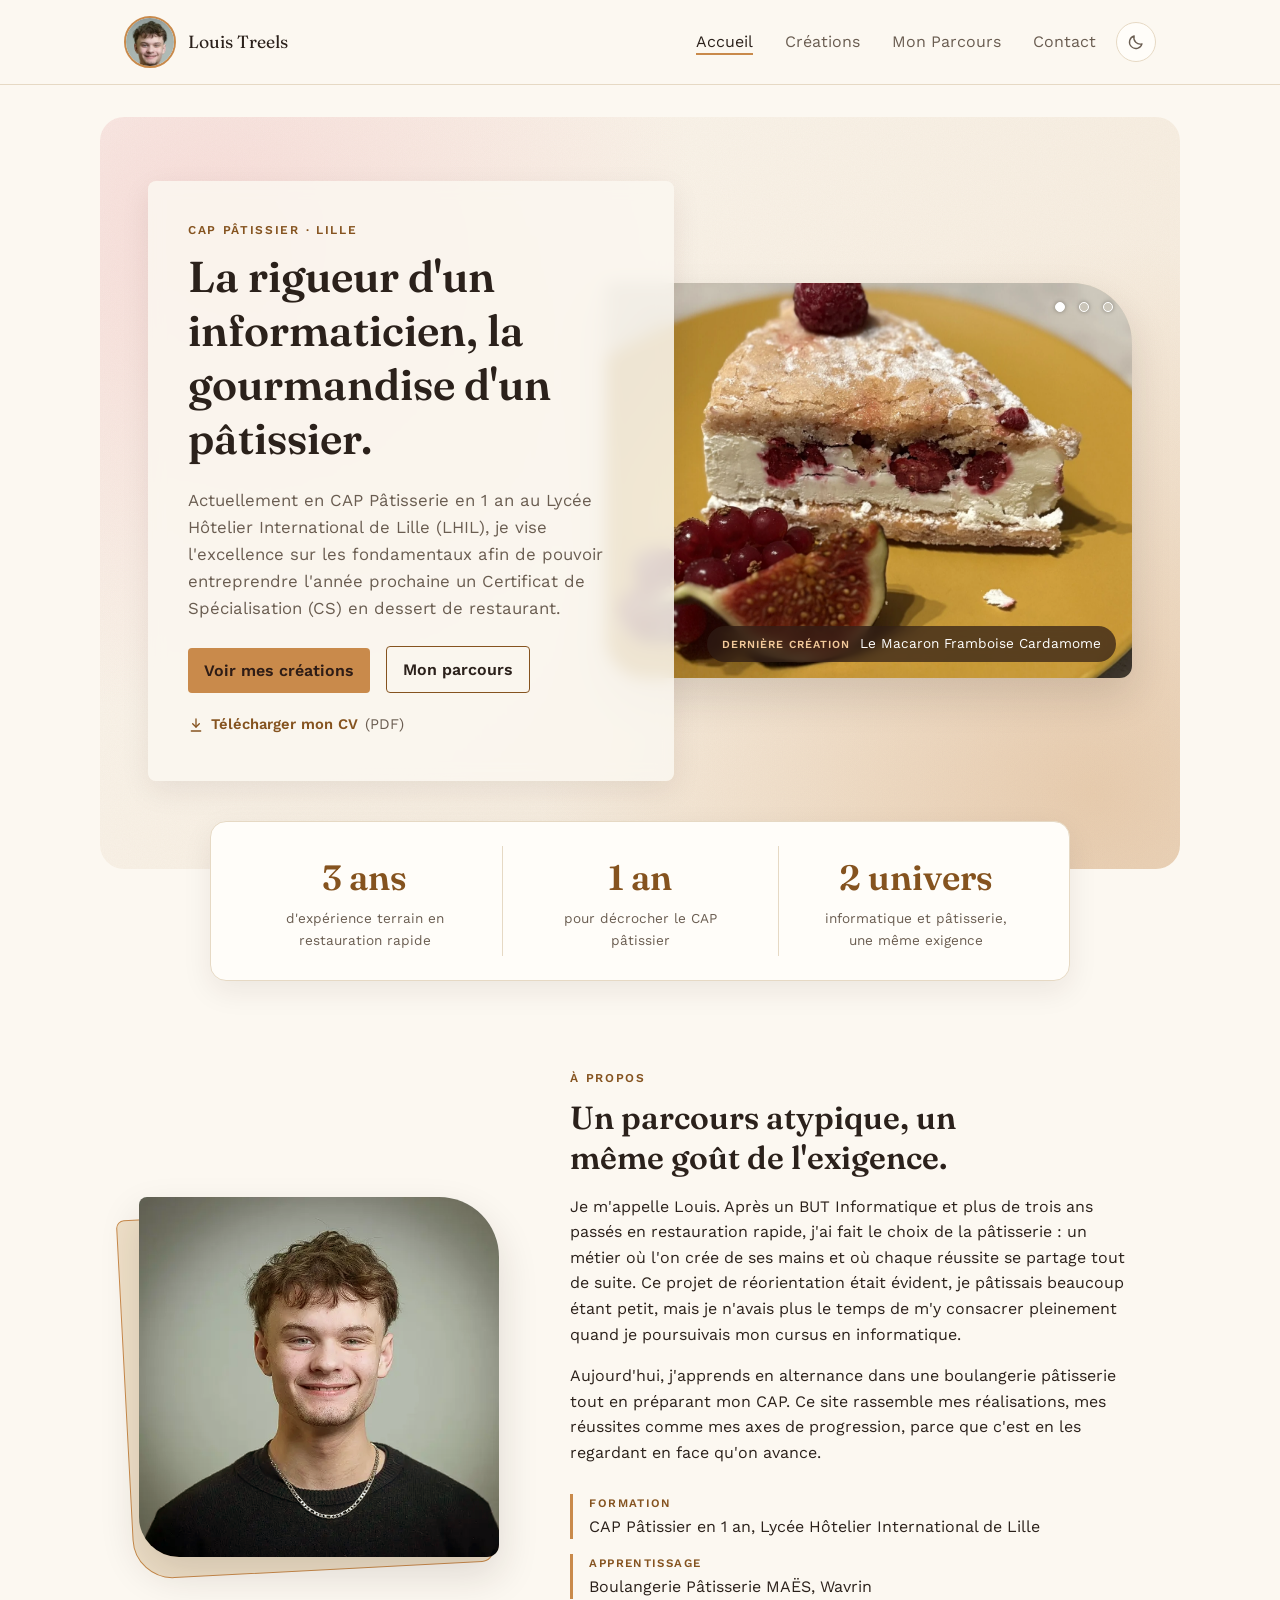
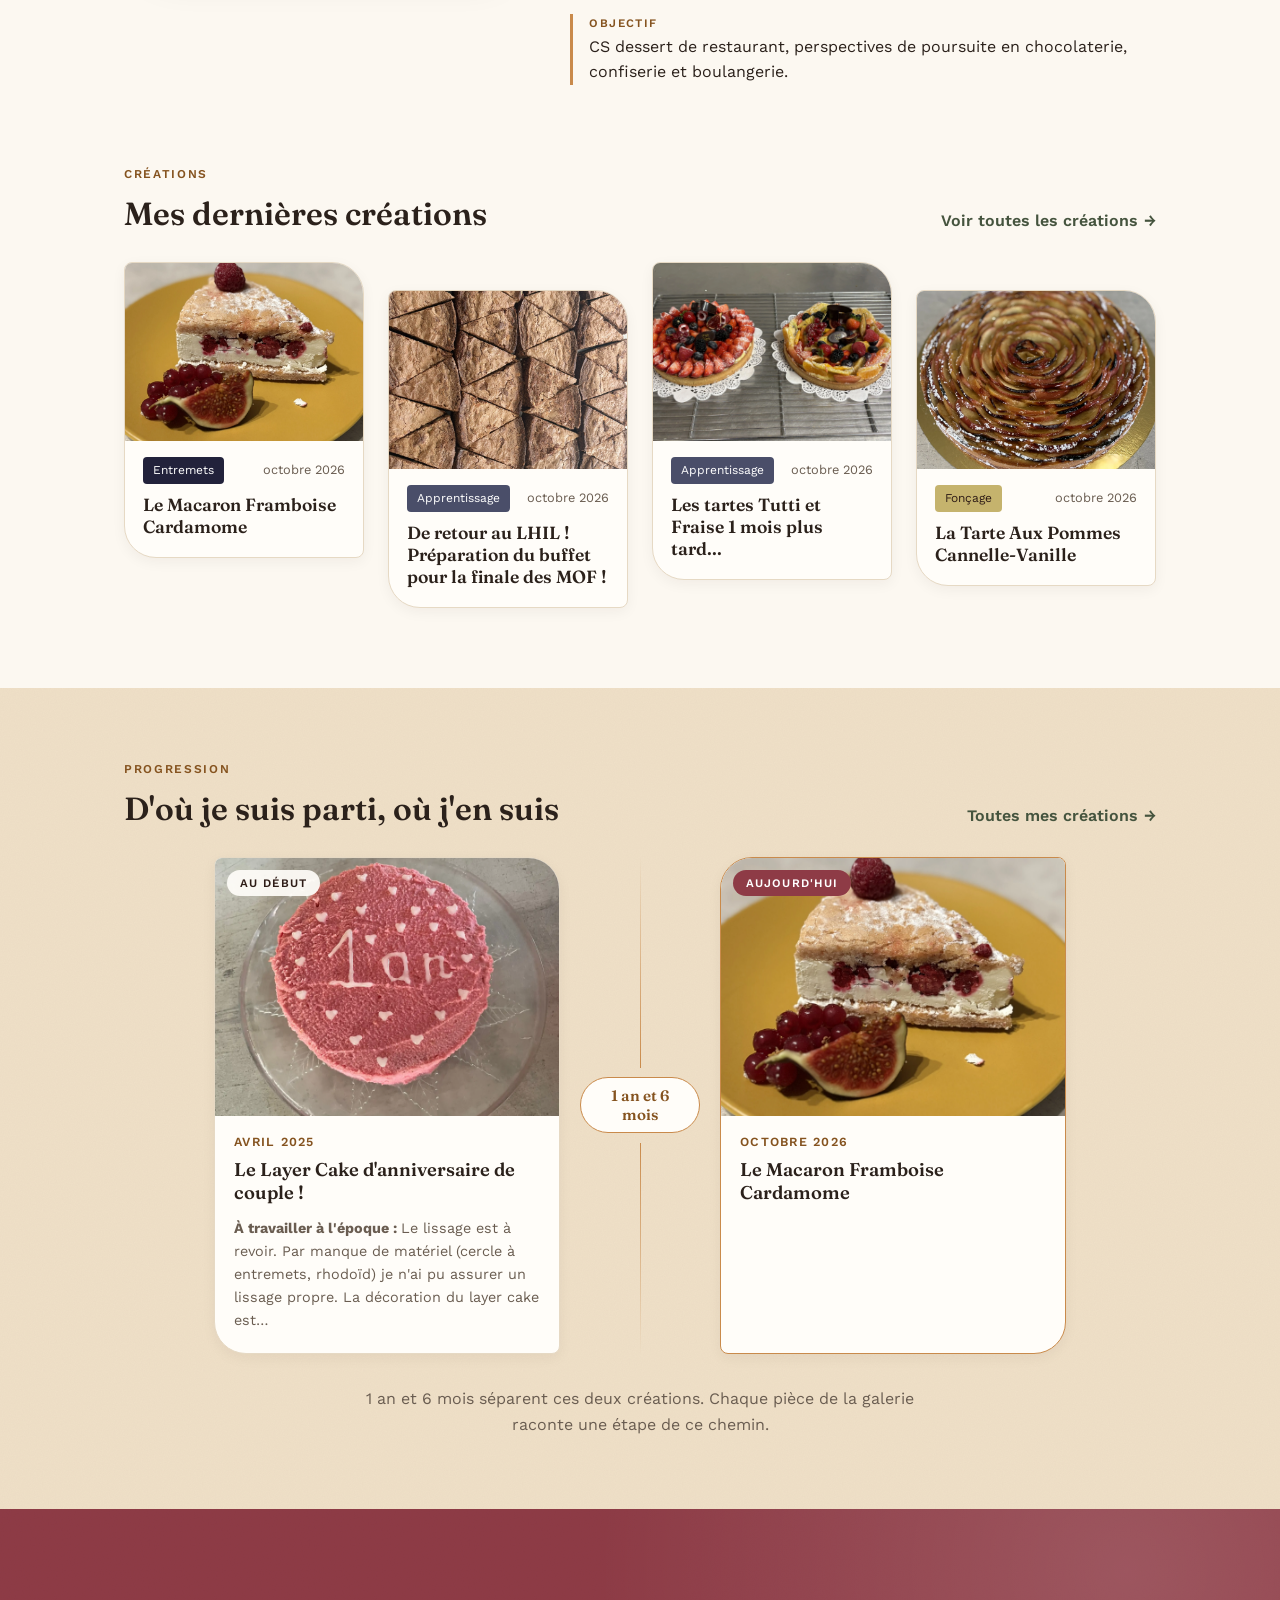
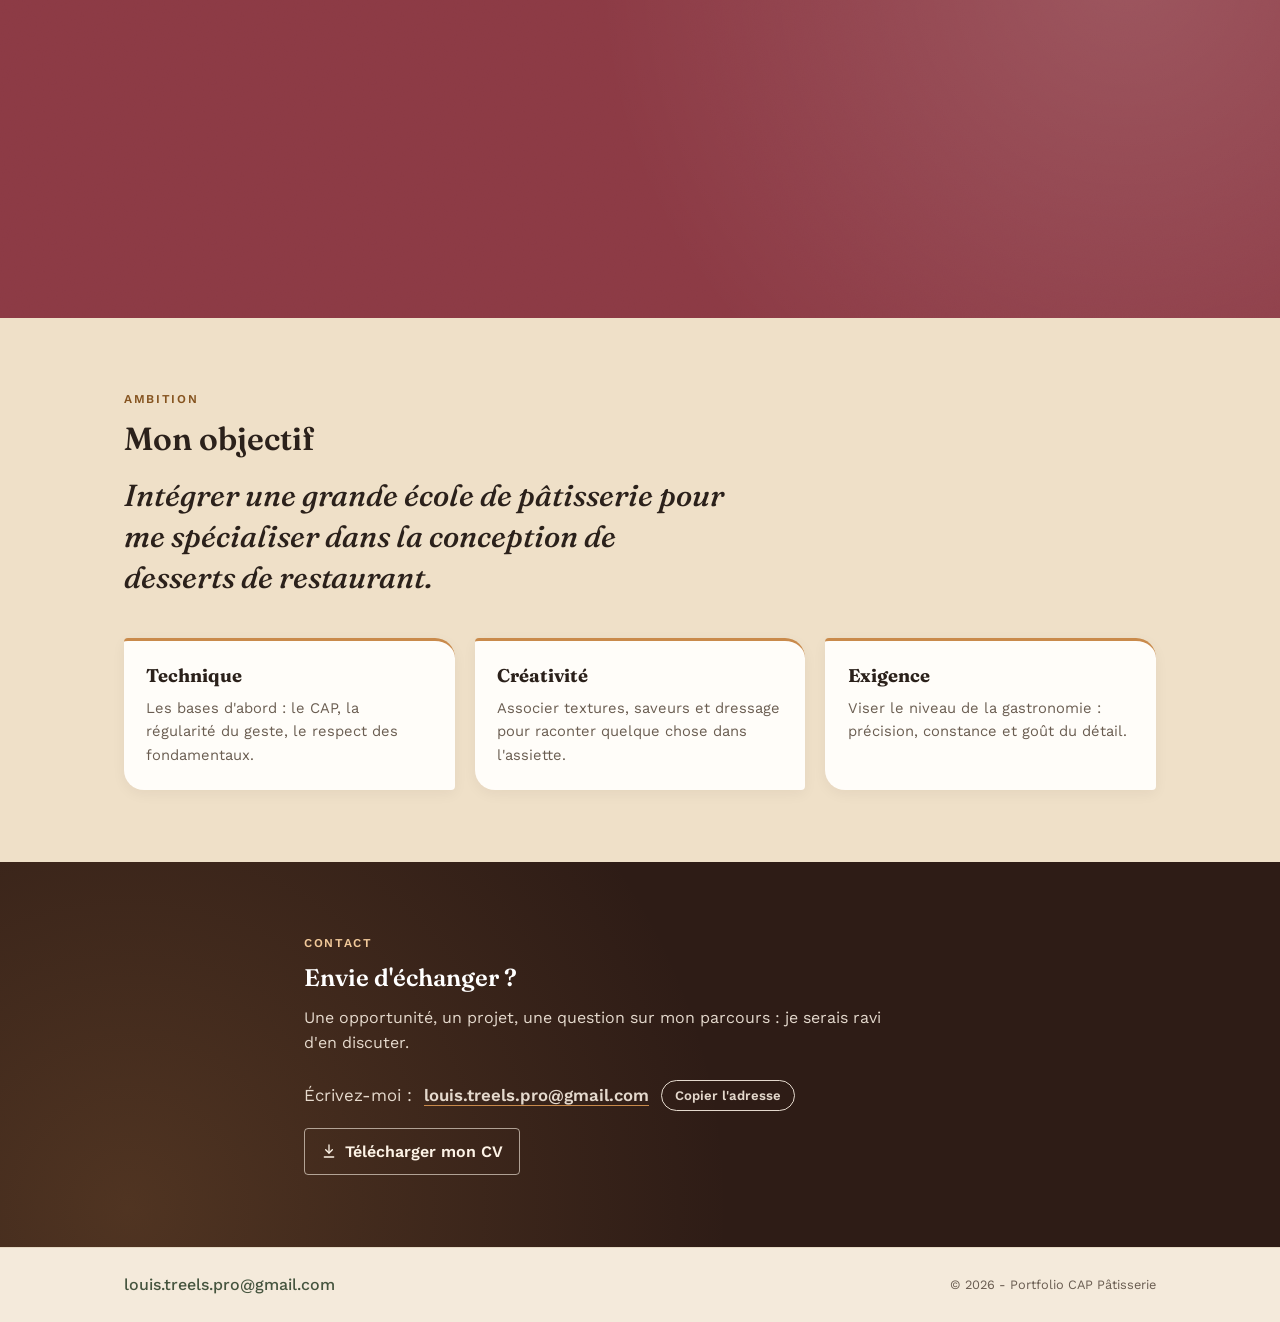
==== commit 3c91ad8a: "Mode Nuit" ====
--- a/index.html
+++ b/index.html
@@ -5,6 +5,8 @@
     <meta name="viewport" content="width=device-width, initial-scale=1.0">
     <meta name="description" content="Louis Treels, candidat au CAP Pâtissier à Lille : portfolio de créations, parcours de reconversion et ambition de se spécialiser dans les desserts de restaurant.">
     <meta name="theme-color" content="#fcf8f1">
+    <!-- Mode nuit : doit rester ICI, avant la feuille de style, pour éviter l'éclair blanc au chargement -->
+    <script src="js/theme.js"></script>
     <meta property="og:type" content="website">
     <meta property="og:title" content="Louis Treels | Portfolio CAP Pâtisserie">
     <meta property="og:description" content="Mes créations, mon parcours de reconversion et mon ambition : les desserts de restaurant.">
--- a/css/style.css
+++ b/css/style.css
@@ -6,34 +6,57 @@
    ========================================================================== */
 
 :root {
+  /* MODE CLAIR / MODE NUIT : chaque couleur à deux versions s'écrit
+     light-dark(clair, nuit). Le thème actif est choisi par color-scheme :
+     - par défaut, celui de l'appareil (prefers-color-scheme) ;
+     - si le visiteur clique sur le bouton soleil/lune, js/theme.js pose
+       data-theme="light" ou "dark" sur <html> et son choix est mémorisé.
+     Pour retoucher la palette de nuit, ne change QUE la 2e valeur. */
+  color-scheme: light dark;
+
   /* Couleurs */
-  --color-bg: #fcf8f1;          /* crème : remplace le blanc cassé froid */
-  --color-bg-alt: #f4eadb;      /* crème foncé (bandes, pied de page) */
-  --color-text: #2b211b;
-  --color-text-muted: #6a5d51;
-  --color-border: #e6d9c4;
+  --color-bg: light-dark(#fcf8f1, #16100c); /* crème / chocolat noir */
+  --color-bg-alt: light-dark(#f4eadb, #1c140f); /* bandes, pied de page */
+  --color-text: light-dark(#2b211b, #f1e7da);
+  --color-text-muted: light-dark(#6a5d51, #bdac9b);
+  --color-border: light-dark(#e6d9c4, #3b2c23);
   --color-accent: #5b6f52;
-  --color-accent-dark: #45543e;
+  --color-accent-dark: light-dark(#45543e, #a9c19b); /* vert des liens : éclairci en nuit */
+  --color-focus: light-dark(#5b6f52, #e2a869); /* contour de focus clavier */
 
   /* Palette "pâtisserie" de l'accueil */
-  --color-cream-deep: #efe0c8;   /* fond des blocs chaleureux */
-  --color-caramel: #c98a4b;      /* = --color-button, pour les décors */
-  --color-caramel-text: #85531f; /* caramel assez foncé pour du petit texte */
-  --color-cacao: #2e1c16;        /* chocolat : bande de contact, hover */
-  --color-paper: #fffdf9;        /* cartes "papier" posées sur le crème */
+  --color-cream-deep: light-dark(#efe0c8, #211711); /* fond des blocs chaleureux */
+  --color-caramel: #c98a4b; /* = --color-button, pour les décors (identique en nuit) */
+  --color-caramel-text: light-dark(#85531f, #e2a869); /* caramel lisible en petit texte */
+  --color-cacao: #2e1c16; /* chocolat FIXE : bandes de contact, texte sur fond clair */
+  --color-cream: #fcf8f1; /* crème FIXE : texte/boutons posés sur les bandes sombres */
+  --color-paper: light-dark(#fffdf9, #2b1f18); /* cartes posées sur le fond */
+  --color-wine: light-dark(#8e3b46, #d9818d); /* bordeaux des icônes/traits (la bande bordeaux reste --badge-verrines) */
   /* Fond "nappage" partagé par le hero de l'accueil et les en-têtes de page */
   --bg-halo:
-    radial-gradient(circle at 10% 15%, rgba(239, 169, 174, 0.32), transparent 42%),
-    radial-gradient(circle at 92% 90%, rgba(201, 138, 75, 0.30), transparent 46%),
-    linear-gradient(135deg, #fbf7f0 0%, #f4e8d8 100%);
-  --shadow-soft: 0 10px 30px rgba(46, 28, 22, 0.08);
-  --shadow-lift: 0 18px 40px rgba(46, 28, 22, 0.14);
+    radial-gradient(circle at 10% 15%, light-dark(rgba(239, 169, 174, 0.32), rgba(142, 59, 70, 0.30)), transparent 42%),
+    radial-gradient(circle at 92% 90%, light-dark(rgba(201, 138, 75, 0.30), rgba(201, 138, 75, 0.18)), transparent 46%),
+    linear-gradient(135deg, light-dark(#fbf7f0, #201611) 0%, light-dark(#f4e8d8, #2b1d15) 100%);
+  --shadow-soft: 0 10px 30px light-dark(rgba(46, 28, 22, 0.08), rgba(0, 0, 0, 0.45));
+  --shadow-lift: 0 18px 40px light-dark(rgba(46, 28, 22, 0.14), rgba(0, 0, 0, 0.55));
+  --shadow-card: 0 4px 14px light-dark(rgba(46, 28, 22, 0.05), rgba(0, 0, 0, 0.30));
+  --shadow-header: 0 6px 24px light-dark(rgba(46, 28, 22, 0.08), rgba(0, 0, 0, 0.45));
+  /* Surfaces translucides, anneaux et pastilles qui changent selon le thème */
+  --header-bg: light-dark(rgba(252, 248, 241, 0.9), rgba(22, 16, 12, 0.88));
+  --hero-text-bg: light-dark(rgba(251, 247, 240, 0.85), rgba(32, 22, 17, 0.82));
+  --count-bg: light-dark(rgba(255, 253, 249, 0.85), rgba(43, 31, 24, 0.85));
+  --outline-hover-bg: light-dark(rgba(255, 255, 255, 0.6), rgba(255, 255, 255, 0.08));
+  --badge-ring: light-dark(transparent, rgba(255, 255, 255, 0.22));
+  --logo-plate: light-dark(transparent, #fcf8f1);
+  --chip-active-bg: light-dark(#2e1c16, #c98a4b);
+  --chip-active-text: light-dark(#fcf8f1, #2e1c16);
   /* Grain de papier très discret (SVG inline, aucune image à charger) */
   --grain: url("data:image/svg+xml,%3Csvg xmlns='http://www.w3.org/2000/svg' width='160' height='160'%3E%3Cfilter id='n'%3E%3CfeTurbulence type='fractalNoise' baseFrequency='.85' numOctaves='2' stitchTiles='stitch'/%3E%3CfeColorMatrix values='0 0 0 0 .4 0 0 0 0 .28 0 0 0 0 .18 0 0 0 .55 0'/%3E%3C/filter%3E%3Crect width='100%25' height='100%25' filter='url(%23n)'/%3E%3C/svg%3E");
 
   /* Couleurs des badges par tag (voir TAG_COLORS dans js/script.js) —
      ajoute une variable ici + une entrée dans TAG_COLORS si tu veux qu'un
-     nouveau tag ait sa propre couleur plutôt que --color-accent. */
+     nouveau tag ait sa propre couleur plutôt que --color-accent.
+     Identiques dans les deux thèmes. */
   --badge-entremets: #22223b;
   --badge-apprentissage: #4a4e69;
   --badge-fruitees: #9a8c98;
@@ -47,11 +70,11 @@
   /* Bouton "Découvrir" et modale de détails */
   --color-button: #c98a4b;
   --color-button-text: #2e1c16;
-  --color-button-hover-bg: #2e1c16;
-  --color-button-hover-text: #faf6f0;
-  --color-modal-overlay: rgba(46, 28, 22, 0.7);
-  --color-modal-bg: #faf6f0;
-  --color-modal-text: #2e1c16;
+  --color-button-hover-bg: light-dark(#2e1c16, #f1e7da);
+  --color-button-hover-text: light-dark(#faf6f0, #2e1c16);
+  --color-modal-overlay: light-dark(rgba(46, 28, 22, 0.7), rgba(0, 0, 0, 0.78));
+  --color-modal-bg: light-dark(#faf6f0, #241913);
+  --color-modal-text: light-dark(#2e1c16, #f1e7da);
 
   /* Typographie */
   --font-heading: "Fraunces", serif;
@@ -63,6 +86,54 @@
   --max-width: 1080px;
   --transition-base: 220ms ease;
 }
+
+/* Secours pour les très vieux navigateurs sans light-dark() : thème clair */
+@supports not (color: light-dark(red, blue)) {
+  :root {
+    --color-bg: #fcf8f1; /* crème / chocolat noir */
+    --color-bg-alt: #f4eadb; /* bandes, pied de page */
+    --color-text: #2b211b;
+    --color-text-muted: #6a5d51;
+    --color-border: #e6d9c4;
+    --color-accent: #5b6f52;
+    --color-accent-dark: #45543e; /* vert des liens : éclairci en nuit */
+    --color-focus: #5b6f52; /* contour de focus clavier */
+    --color-cream-deep: #efe0c8; /* fond des blocs chaleureux */
+    --color-caramel: #c98a4b; /* = --color-button, pour les décors (identique en nuit) */
+    --color-caramel-text: #85531f; /* caramel lisible en petit texte */
+    --color-cacao: #2e1c16; /* chocolat FIXE : bandes de contact, texte sur fond clair */
+    --color-cream: #fcf8f1; /* crème FIXE : texte/boutons posés sur les bandes sombres */
+    --color-paper: #fffdf9; /* cartes posées sur le fond */
+    --color-wine: #8e3b46; /* bordeaux des icônes/traits (la bande bordeaux reste --badge-verrines) */
+    --bg-halo:
+      radial-gradient(circle at 10% 15%, rgba(239, 169, 174, 0.32), transparent 42%),
+      radial-gradient(circle at 92% 90%, rgba(201, 138, 75, 0.30), transparent 46%),
+      linear-gradient(135deg, #fbf7f0 0%, #f4e8d8 100%);
+    --shadow-soft: 0 10px 30px rgba(46, 28, 22, 0.08);
+    --shadow-lift: 0 18px 40px rgba(46, 28, 22, 0.14);
+    --shadow-card: 0 4px 14px rgba(46, 28, 22, 0.05);
+    --shadow-header: 0 6px 24px rgba(46, 28, 22, 0.08);
+    --header-bg: rgba(252, 248, 241, 0.9);
+    --hero-text-bg: rgba(251, 247, 240, 0.85);
+    --count-bg: rgba(255, 253, 249, 0.85);
+    --outline-hover-bg: rgba(255, 255, 255, 0.6);
+    --badge-ring: transparent;
+    --logo-plate: transparent;
+    --chip-active-bg: #2e1c16;
+    --chip-active-text: #fcf8f1;
+    --color-button: #c98a4b;
+    --color-button-text: #2e1c16;
+    --color-button-hover-bg: #2e1c16;
+    --color-button-hover-text: #faf6f0;
+    --color-modal-overlay: rgba(46, 28, 22, 0.7);
+    --color-modal-bg: #faf6f0;
+    --color-modal-text: #2e1c16;
+  }
+}
+
+/* Choix manuel (bouton soleil/lune) : prioritaire sur le réglage de l'appareil */
+:root[data-theme="light"] { color-scheme: light; }
+:root[data-theme="dark"] { color-scheme: dark; }
 
 /* ==========================================================================
    Reset de base
@@ -116,7 +187,7 @@
 }
 
 :focus-visible {
-  outline: 2px solid var(--color-accent);
+  outline: 2px solid var(--color-focus);
   outline-offset: 2px;
 }
 
@@ -145,7 +216,7 @@
   top: 0;
   z-index: 20;
   /* Crème légèrement translucide + flou : le contenu glisse doucement dessous */
-  background: rgba(252, 248, 241, 0.9);
+  background: var(--header-bg);
   -webkit-backdrop-filter: blur(10px);
   backdrop-filter: blur(10px);
   border-bottom: 1px solid var(--color-border);
@@ -154,7 +225,7 @@
 
 /* Classe posée par initHeader() (js/script.js) dès qu'on a fait défiler la page */
 header.is-scrolled {
-  box-shadow: 0 6px 24px rgba(46, 28, 22, 0.08);
+  box-shadow: var(--shadow-header);
 }
 
 /* Barre de progression de lecture, collée sous l'en-tête */
@@ -268,6 +339,59 @@
 }
 .hamburger.is-open .bar:nth-child(3) {
   transform: translateY(-7px) rotate(-45deg);
+}
+
+/* ==========================================================================
+   Bouton mode clair / mode nuit (injecté dans le menu par js/theme.js)
+   ========================================================================== */
+.nav-links {
+  margin-left: auto;
+}
+
+.theme-toggle {
+  flex: none;
+  order: 3; /* après les liens, à l'extrême droite du menu */
+  width: 40px;
+  height: 40px;
+  margin-left: 1.25rem;
+  padding: 0;
+  display: inline-grid;
+  place-items: center;
+  border: 1px solid var(--color-border);
+  border-radius: 50%;
+  background: var(--color-paper);
+  color: var(--color-text-muted);
+  transition: color var(--transition-base), border-color var(--transition-base), background-color var(--transition-base);
+}
+
+.theme-toggle:hover,
+.theme-toggle:focus-visible {
+  border-color: var(--color-caramel);
+  color: var(--color-caramel-text);
+}
+
+.theme-toggle svg {
+  width: 18px;
+  height: 18px;
+  grid-area: 1 / 1;
+  transition: transform 350ms ease, opacity 250ms ease;
+}
+
+/* On montre l'icône de ce qu'un clic va activer : lune en clair, soleil en nuit */
+.theme-toggle .icon-sun { opacity: 0; transform: rotate(-60deg) scale(0.6); }
+:root[data-theme="dark"] .theme-toggle .icon-sun { opacity: 1; transform: none; }
+:root[data-theme="dark"] .theme-toggle .icon-moon { opacity: 0; transform: rotate(60deg) scale(0.6); }
+
+::selection {
+  background: var(--color-caramel);
+  color: var(--color-cacao);
+}
+
+/* Fondu doux au changement de thème (classe posée 400 ms par js/theme.js) */
+html.theme-switching *,
+html.theme-switching *::before,
+html.theme-switching *::after {
+  transition: background-color 350ms ease, color 350ms ease, border-color 350ms ease, box-shadow 350ms ease !important;
 }
 
 /* ==========================================================================
@@ -306,7 +430,7 @@
   display: inline-block;
   margin: 0.5rem 0 0;
   padding: 0.3rem 0.95rem;
-  background: rgba(255, 253, 249, 0.85);
+  background: var(--count-bg);
   border: 1px solid var(--color-border);
   border-radius: 999px;
   font-size: 0.85rem;
@@ -345,9 +469,9 @@
 }
 
 .filter-btn.is-active {
-  background: var(--color-cacao);
-  border-color: var(--color-cacao);
-  color: var(--color-bg);
+  background: var(--chip-active-bg);
+  border-color: var(--chip-active-bg);
+  color: var(--chip-active-text);
 }
 
 /* ==========================================================================
@@ -371,7 +495,7 @@
   border-radius: 8px 28px 8px 28px; /* même asymétrie que l'accueil */
   overflow: hidden;
   background: var(--color-paper);
-  box-shadow: 0 4px 14px rgba(46, 28, 22, 0.05);
+  box-shadow: var(--shadow-card);
   display: flex;
   flex-direction: column;
   transition:
@@ -446,11 +570,13 @@
   font-size: 0.75rem;
   padding: 0.25rem 0.65rem;
   border-radius: var(--radius-s);
+  /* Liseré clair en mode nuit : les badges sombres ne se fondent pas dans le fond */
+  box-shadow: inset 0 0 0 1px var(--badge-ring);
 }
 
 /* Badges à fond clair : texte foncé pour garder un bon contraste */
 .badge--light {
-  color: var(--color-text);
+  color: var(--color-cacao); /* fixe : le fond de ces badges reste clair en nuit */
 }
 
 .creation-date {
@@ -561,6 +687,7 @@
   max-height: 80vh;
   overflow-y: auto;
   position: relative;
+  border: 1px solid var(--color-border);
   box-shadow: 0 10px 25px rgba(0, 0, 0, 0.2);
   transform: scale(0.96);
   transition: transform 200ms ease;
@@ -680,7 +807,7 @@
   top: 14px;
   bottom: 14px;
   width: 2px;
-  background: linear-gradient(to bottom, var(--badge-verrines), var(--color-caramel) 45%, var(--color-border));
+  background: linear-gradient(to bottom, var(--color-wine), var(--color-caramel) 45%, var(--color-border));
 }
 
 .timeline-item {
@@ -700,8 +827,8 @@
   height: 28px;
   border-radius: 50%;
   background: var(--color-paper);
-  border: 2px solid var(--badge-verrines);
-  color: var(--badge-verrines);
+  border: 2px solid var(--color-wine);
+  color: var(--color-wine);
   display: flex;
   align-items: center;
   justify-content: center;
@@ -711,6 +838,7 @@
 /* L'étape la plus récente ressort : pastille pleine */
 .timeline-item:first-child .timeline-icon {
   background: var(--badge-verrines);
+  border-color: var(--badge-verrines);
   color: #fff;
   box-shadow: 0 0 0 5px rgba(142, 59, 70, 0.15);
 }
@@ -735,7 +863,7 @@
   background: var(--color-paper);
   border: 1px solid var(--color-border);
   border-radius: 4px 24px 4px 24px;
-  box-shadow: 0 4px 14px rgba(46, 28, 22, 0.05);
+  box-shadow: var(--shadow-card);
   transition: box-shadow 300ms ease, border-color 300ms ease;
 }
 
@@ -749,6 +877,9 @@
   width: auto;
   object-fit: contain;
   margin-bottom: 0.75rem;
+  /* Plaquette crème en mode nuit : les logos à texte foncé restent lisibles */
+  background: var(--logo-plate);
+  box-shadow: 0 0 0 6px var(--logo-plate);
   transition: transform 300ms ease;
 }
 
@@ -830,7 +961,7 @@
   z-index: 2;
   /* On casse la grille : le texte vient mordre sur l'image à droite */
   margin-right: -15%;
-  background: rgba(251, 247, 240, 0.85); /* Fond givré pour la lisibilité */
+  background: var(--hero-text-bg); /* Fond givré pour la lisibilité */
   padding: 2.5rem;
   border-radius: var(--radius-m);
   backdrop-filter: blur(8px);
@@ -867,9 +998,9 @@
 }
 
 .btn-outline:hover {
-  border-color: var(--color-cacao);
-  background-color: rgba(255, 255, 255, 0.6);
-  color: var(--color-cacao);
+  border-color: var(--color-text);
+  background-color: var(--outline-hover-bg);
+  color: var(--color-text);
 }
 
 /* Cadre de l'image principale : il découpe (overflow) le zoom lent, et
@@ -1104,7 +1235,7 @@
   border: 1px solid var(--color-border);
   border-radius: 8px 32px 8px 32px; /* même asymétrie que le hero */
   overflow: hidden;
-  box-shadow: 0 4px 14px rgba(46, 28, 22, 0.05);
+  box-shadow: var(--shadow-card);
   /* --stagger : apparition en cascade (posé par renderCreationsTeaser) */
   transition:
     opacity 500ms ease var(--stagger, 0ms),
@@ -1195,7 +1326,7 @@
 .section-cacao p { color: rgba(253, 243, 230, 0.88); }
 .section-cacao .eyebrow { color: #f1c99a; }
 .section-cacao .btn-decouvrir:hover {
-  background-color: var(--color-bg);
+  background-color: var(--color-cream);
   color: var(--color-cacao);
 }
 
@@ -1231,8 +1362,8 @@
 }
 
 .path-step.is-current {
-  background: var(--color-bg);
-  border-color: var(--color-bg);
+  background: var(--color-cream);
+  border-color: var(--color-cream);
   color: var(--badge-verrines);
   font-weight: 600;
 }
@@ -1265,7 +1396,7 @@
   background: var(--color-paper);
   border: 1px solid var(--color-border);
   overflow: hidden;
-  box-shadow: 0 4px 14px rgba(46, 28, 22, 0.06);
+  box-shadow: var(--shadow-card);
   transition:
     opacity 500ms ease,
     transform 500ms ease,
@@ -1509,7 +1640,7 @@
   font-weight: 500;
   font-size: clamp(1.35rem, 2.8vw, 1.9rem);
   line-height: 1.35;
-  color: var(--color-cacao);
+  color: var(--color-text);
 }
 
 .pillars {
@@ -1529,7 +1660,7 @@
   background: var(--color-paper);
   border-top: 3px solid var(--color-caramel);
   border-radius: 4px 20px 4px 20px;
-  box-shadow: 0 4px 14px rgba(46, 28, 22, 0.06);
+  box-shadow: var(--shadow-card);
 }
 
 .pillar strong {
@@ -1594,8 +1725,8 @@
 
 .btn-copy:hover,
 .btn-copy:focus-visible {
-  background-color: var(--color-bg);
-  border-color: var(--color-bg);
+  background-color: var(--color-cream);
+  border-color: var(--color-cream);
   color: var(--color-cacao);
 }
 
@@ -1630,7 +1761,7 @@
 }
 
 .link-cv:hover {
-  color: var(--color-cacao);
+  color: var(--color-text);
   text-decoration-color: currentColor;
 }
 
@@ -1665,8 +1796,8 @@
 }
 
 .btn-cv:hover {
-  background-color: var(--color-bg);
-  border-color: var(--color-bg);
+  background-color: var(--color-cream);
+  border-color: var(--color-cream);
   color: var(--color-cacao);
 }
 
@@ -1770,6 +1901,8 @@
   .nav-logo img,
   .link-cv svg,
   .btn-cv svg,
+  .theme-toggle,
+  .theme-toggle svg,
   .teaser-link::after {
     transition: none;
   }
@@ -1787,6 +1920,17 @@
 @media (max-width: 720px) {
   .hamburger {
     display: flex;
+  }
+
+  /* Le bouton de thème reste visible hors du menu : à gauche du hamburger */
+  .theme-toggle {
+    order: 1;
+    margin-left: auto;
+    margin-right: 0.5rem;
+  }
+
+  .hamburger {
+    order: 2;
   }
 
   .nav-links {
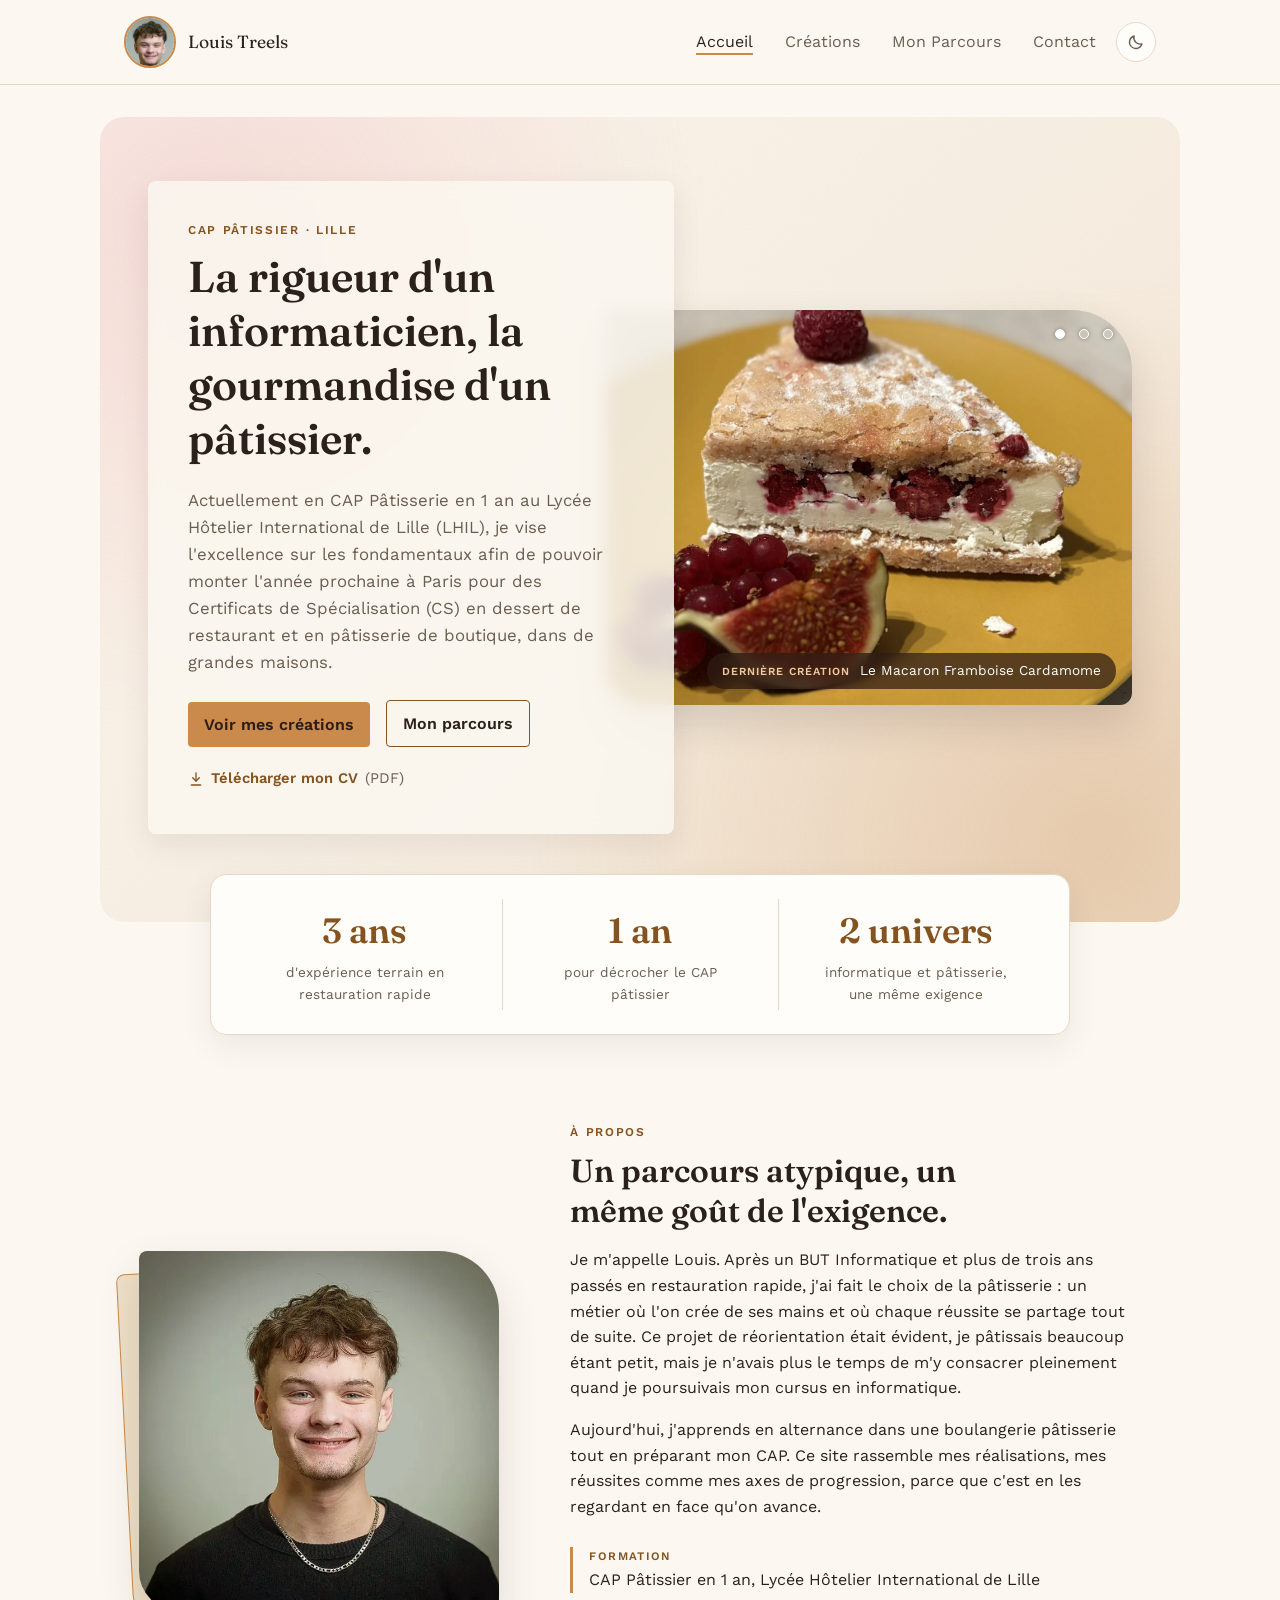
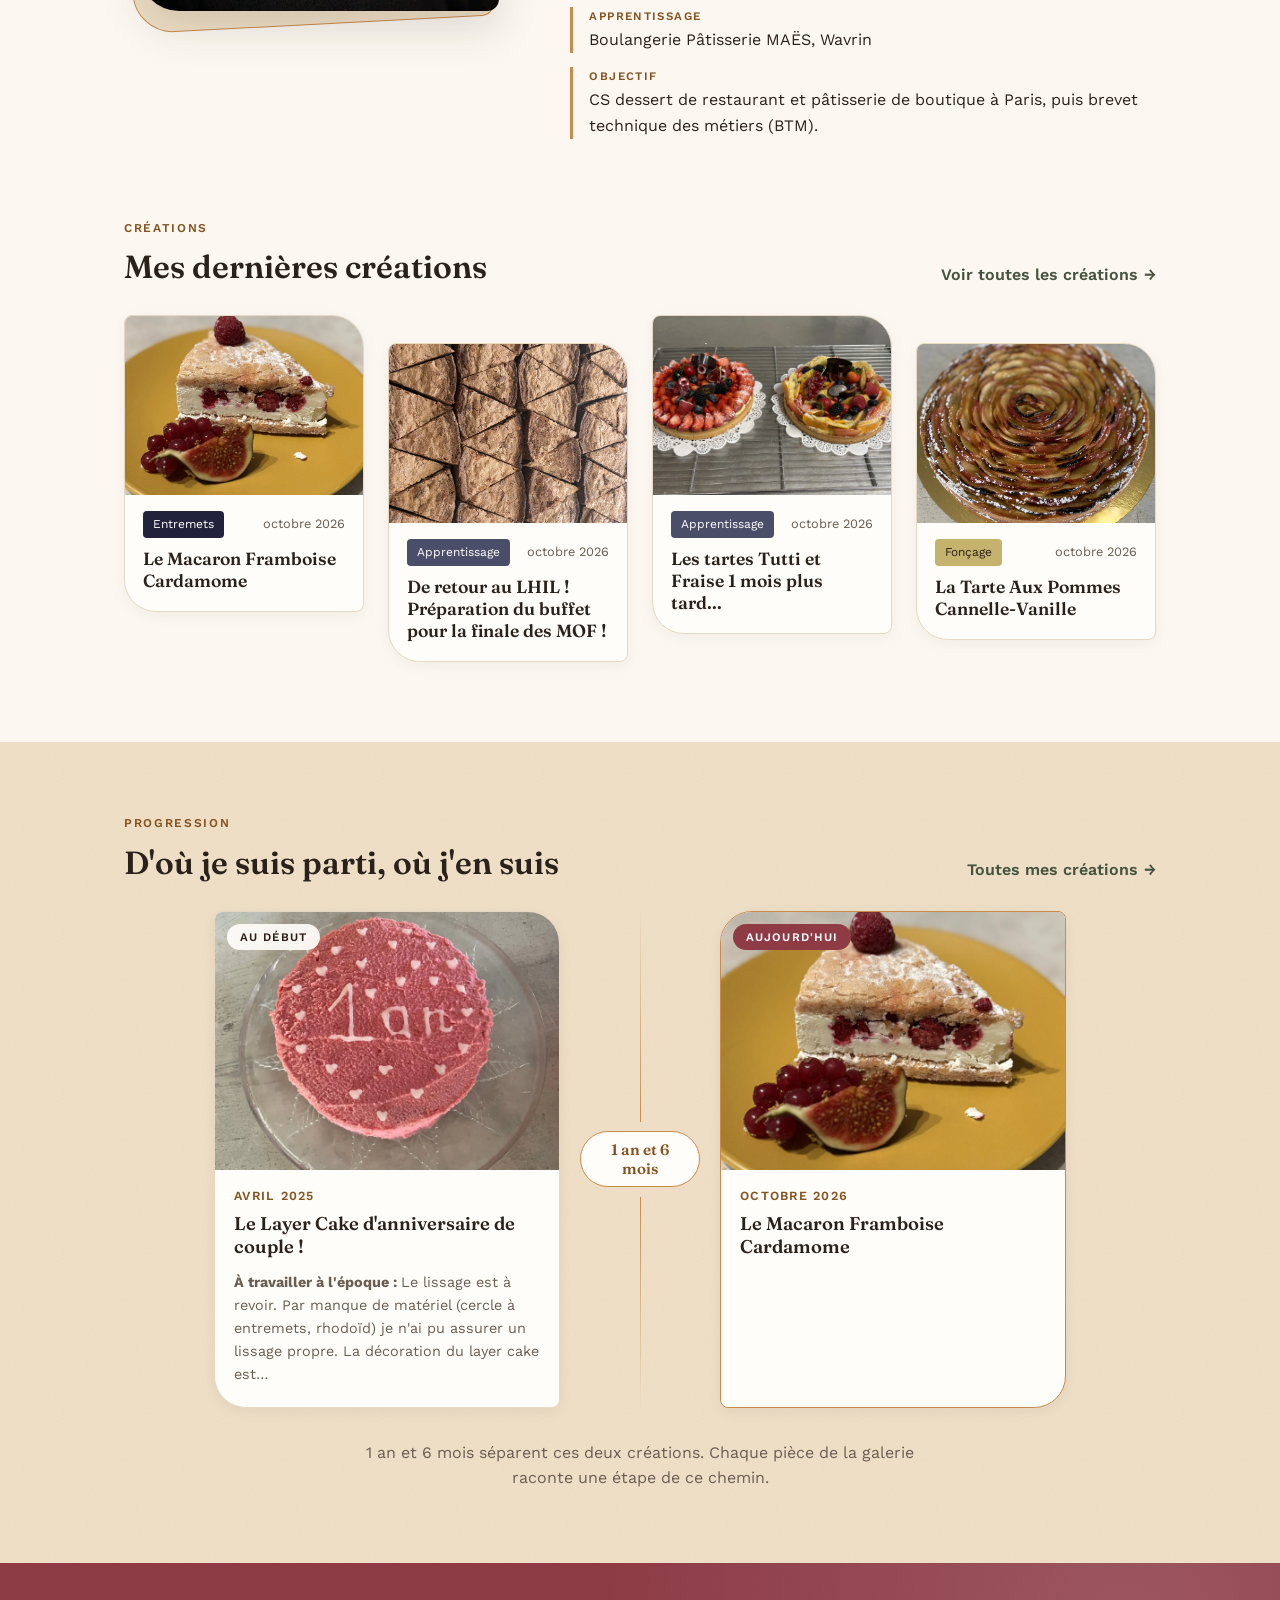
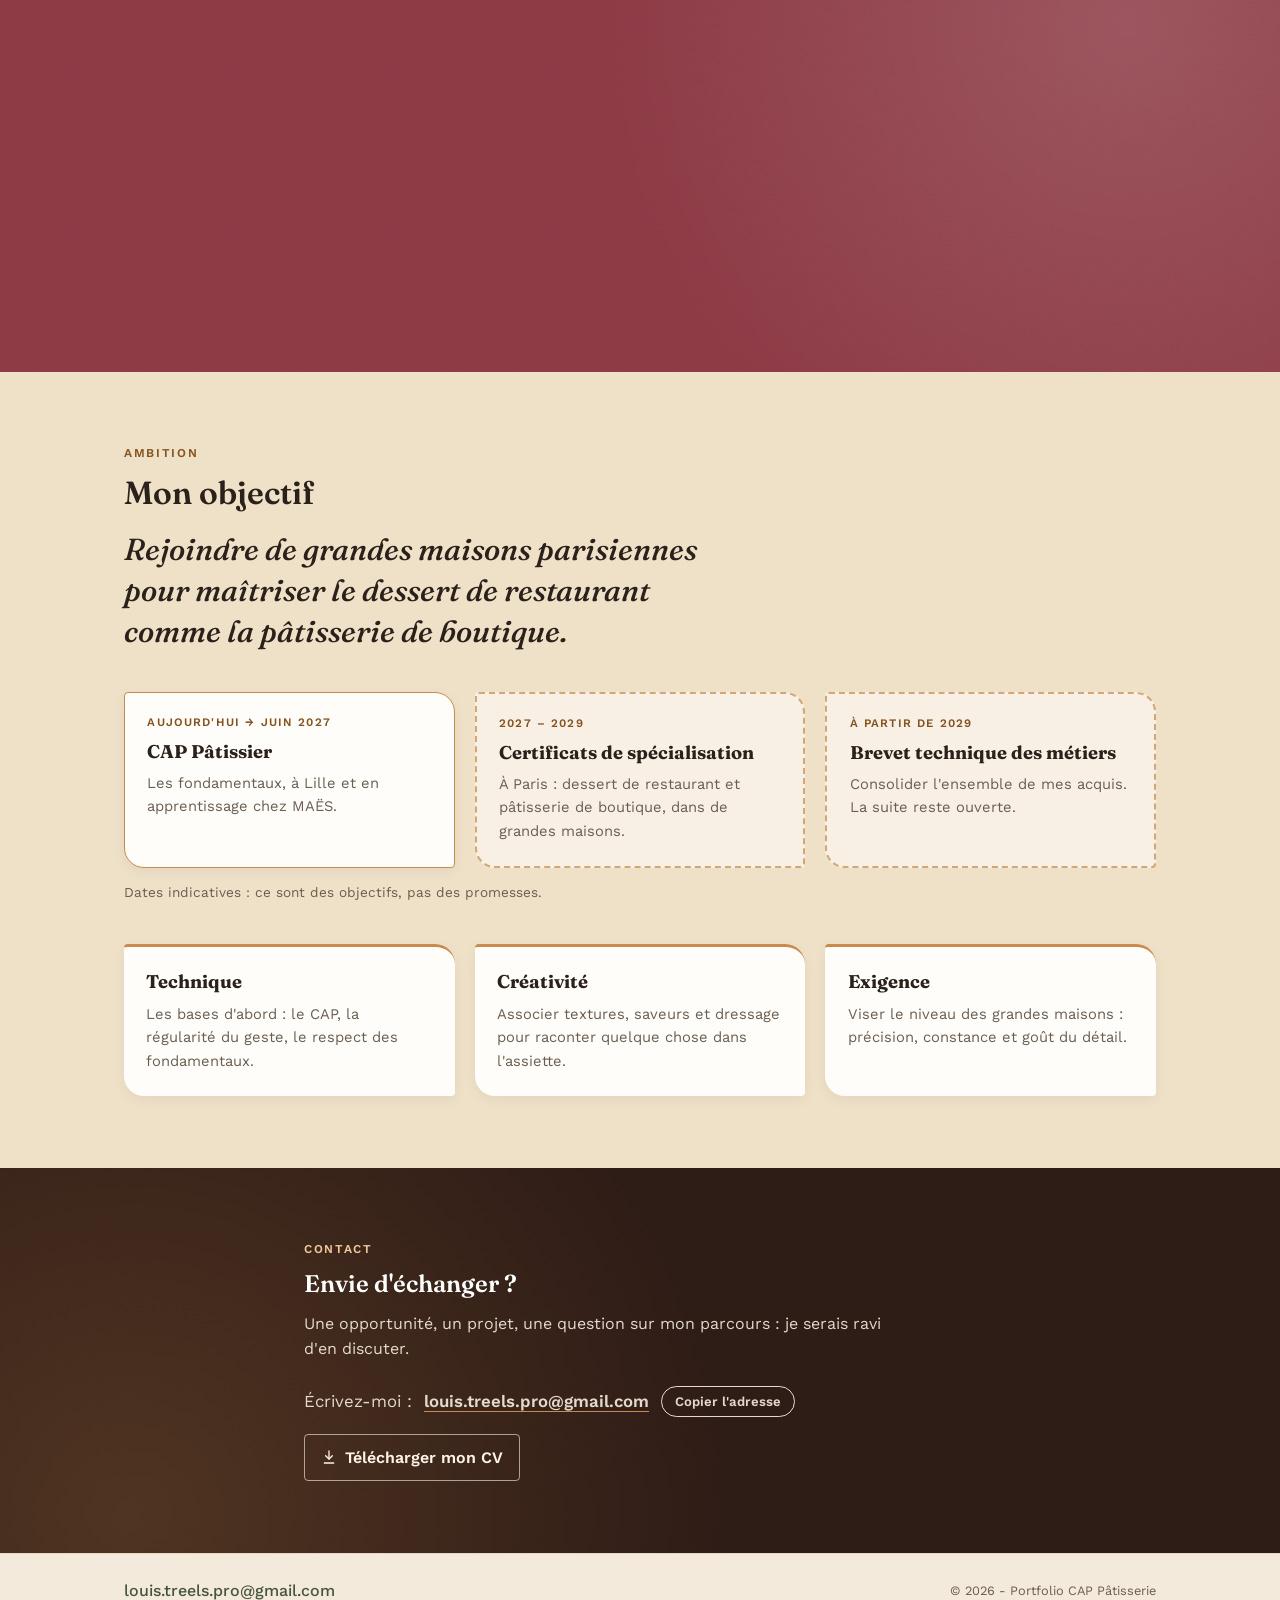
==== commit 9879bd23: "Refonte page parcours" ====
--- a/index.html
+++ b/index.html
@@ -3,13 +3,13 @@
 <head>
     <meta charset="UTF-8">
     <meta name="viewport" content="width=device-width, initial-scale=1.0">
-    <meta name="description" content="Louis Treels, candidat au CAP Pâtissier à Lille : portfolio de créations, parcours de reconversion et ambition de se spécialiser dans les desserts de restaurant.">
+    <meta name="description" content="Louis Treels, candidat au CAP Pâtissier à Lille : portfolio de créations, parcours de reconversion et feuille de route vers les certificats de spécialisation à Paris (dessert de restaurant, pâtisserie de boutique), puis le brevet technique des métiers.">
     <meta name="theme-color" content="#fcf8f1">
     <!-- Mode nuit : doit rester ICI, avant la feuille de style, pour éviter l'éclair blanc au chargement -->
     <script src="js/theme.js"></script>
     <meta property="og:type" content="website">
     <meta property="og:title" content="Louis Treels | Portfolio CAP Pâtisserie">
-    <meta property="og:description" content="Mes créations, mon parcours de reconversion et mon ambition : les desserts de restaurant.">
+    <meta property="og:description" content="Mes créations, mon parcours de reconversion et ma feuille de route : CAP, spécialisation à Paris, brevet technique des métiers.">
     <!-- TODO : pour un bel aperçu quand le lien est partagé (WhatsApp, LinkedIn…),
          ajoute une photo de ta plus belle création :
          <meta property="og:image" content="https://louistrls.github.io/portfolio-patisserie/images/TA_PHOTO.webp"> -->
@@ -57,7 +57,7 @@
                      - Du code au sucre : une reconversion qui se goûte.
                      - Pâtissier en devenir, rigoureux par nature. -->
                 <h1>La rigueur d'un informaticien, la gourmandise d'un pâtissier.</h1>
-                <p>Actuellement en CAP Pâtisserie en 1 an au Lycée Hôtelier International de Lille (LHIL), je vise l'excellence sur les fondamentaux afin de pouvoir entreprendre l'année prochaine un Certificat de Spécialisation (CS) en dessert de restaurant.</p>
+                <p>Actuellement en CAP Pâtisserie en 1 an au Lycée Hôtelier International de Lille (LHIL), je vise l'excellence sur les fondamentaux afin de pouvoir monter l'année prochaine à Paris pour des Certificats de Spécialisation (CS) en dessert de restaurant et en pâtisserie de boutique, dans de grandes maisons.</p>
                 <div class="hero-actions">
                     <a href="creations.html" class="btn-decouvrir">Voir mes créations</a>
                     <a href="parcours.html" class="btn-outline">Mon parcours</a>
@@ -106,7 +106,7 @@
                         </div>
                         <div class="about-fact">
                             <dt>Objectif</dt>
-                            <dd>CS dessert de restaurant, perspectives de poursuite en chocolaterie, confiserie et boulangerie.</dd>
+                            <dd>CS dessert de restaurant et pâtisserie de boutique à Paris, puis brevet technique des métiers (BTM).</dd>
                         </div>
                     </dl>
                 </div>
@@ -158,7 +158,8 @@
                     <li class="path-step">Bac général</li>
                     <li class="path-step">BUT Informatique</li>
                     <li class="path-step is-current">CAP Pâtissier</li>
-                    <li class="path-step is-goal">Grande école</li>
+                    <li class="path-step is-goal">CS à Paris</li>
+                    <li class="path-step is-goal">BTM</li>
                 </ol>
                 <a href="parcours.html" class="teaser-link">Découvrir mon parcours</a>
             </div>
@@ -169,11 +170,32 @@
             <div class="ambition fade-in">
                 <p class="eyebrow">Ambition</p>
                 <h2>Mon objectif</h2>
-                <p class="ambition-quote">Intégrer une grande école de pâtisserie pour me spécialiser dans la conception de desserts de restaurant.</p>
+                <p class="ambition-quote">Rejoindre de grandes maisons parisiennes pour maîtriser le dessert de restaurant comme la pâtisserie de boutique.</p>
+
+                <!-- Feuille de route : mêmes étapes (et mêmes dates indicatives) que sur parcours.html -->
+                <ol class="roadmap" aria-label="Ma feuille de route">
+                    <li class="roadmap-step is-current">
+                        <span class="roadmap-when">Aujourd'hui → juin 2027</span>
+                        <strong>CAP Pâtissier</strong>
+                        <span>Les fondamentaux, à Lille et en apprentissage chez MAËS.</span>
+                    </li>
+                    <li class="roadmap-step is-goal">
+                        <span class="roadmap-when">2027 – 2029</span>
+                        <strong>Certificats de spécialisation</strong>
+                        <span>À Paris : dessert de restaurant et pâtisserie de boutique, dans de grandes maisons.</span>
+                    </li>
+                    <li class="roadmap-step is-goal">
+                        <span class="roadmap-when">À partir de 2029</span>
+                        <strong>Brevet technique des métiers</strong>
+                        <span>Consolider l'ensemble de mes acquis. La suite reste ouverte.</span>
+                    </li>
+                </ol>
+                <p class="roadmap-note">Dates indicatives : ce sont des objectifs, pas des promesses.</p>
+
                 <ul class="pillars">
                     <li class="pillar"><strong>Technique</strong><span>Les bases d'abord : le CAP, la régularité du geste, le respect des fondamentaux.</span></li>
                     <li class="pillar"><strong>Créativité</strong><span>Associer textures, saveurs et dressage pour raconter quelque chose dans l'assiette.</span></li>
-                    <li class="pillar"><strong>Exigence</strong><span>Viser le niveau de la gastronomie : précision, constance et goût du détail.</span></li>
+                    <li class="pillar"><strong>Exigence</strong><span>Viser le niveau des grandes maisons : précision, constance et goût du détail.</span></li>
                 </ul>
             </div>
         </section>
--- a/css/style.css
+++ b/css/style.css
@@ -66,6 +66,8 @@
   --badge-levees: #046244;
   --badge-petits-fours: #EFA9AE;
   --badge-voyage: #abb557;
+  --badge-formation: #046244; /* parcours : Formation (vert profond) */
+  --badge-experience: #8e3b46; /* parcours : Expérience (bordeaux) */
 
   /* Bouton "Découvrir" et modale de détails */
   --color-button: #c98a4b;
@@ -772,6 +774,7 @@
 }
 
 .highlight-value {
+  font-variant-numeric: tabular-nums;
   font-family: var(--font-heading);
   font-size: 1.6rem;
   font-weight: 600;
@@ -785,80 +788,635 @@
 }
 
 /* ==========================================================================
-   Timeline (parcours.html)
+   En-tête du parcours : texte + mini-cheminement à droite
+   ========================================================================== */
+.page-header--split {
+  display: grid;
+  grid-template-columns: minmax(0, 1fr) auto;
+  align-items: center;
+  gap: 2rem 3rem;
+}
+
+.page-header-text > :last-child {
+  margin-bottom: 0;
+}
+
+.header-path {
+  min-width: 15rem;
+  padding: 1.1rem 1.5rem 1.2rem;
+  background: var(--hero-text-bg);
+  border: 1px solid var(--color-border);
+  border-radius: 4px 24px 4px 24px;
+  box-shadow: var(--shadow-card);
+}
+
+.header-path-title {
+  display: block;
+  margin-bottom: 0.8rem;
+  font-size: 0.72rem;
+  font-weight: 600;
+  letter-spacing: 0.14em;
+  text-transform: uppercase;
+  color: var(--color-caramel-text);
+}
+
+.header-path ol {
+  list-style: none;
+  margin: 0;
+  padding: 0;
+}
+
+.header-path li {
+  position: relative;
+  display: flex;
+  align-items: baseline;
+  justify-content: space-between;
+  gap: 1.25rem;
+  padding: 0.32rem 0 0.32rem 1.5rem;
+  font-size: 0.92rem;
+  color: var(--color-text);
+}
+
+/* Pastille + trait vers l'étape suivante */
+.header-path li::before {
+  content: "";
+  position: absolute;
+  left: 0;
+  top: 0.78rem;
+  width: 11px;
+  height: 11px;
+  box-sizing: border-box;
+  border-radius: 50%;
+  border: 2px solid var(--color-wine);
+  background: var(--color-wine);
+}
+
+.header-path li::after {
+  content: "";
+  position: absolute;
+  left: 4.5px;
+  top: calc(0.78rem + 13px);
+  height: calc(100% - 13px + 0.1rem);
+  width: 2px;
+  background: var(--color-border);
+}
+
+.header-path li:last-child::after {
+  display: none;
+}
+
+.header-path li.is-current::before {
+  background: var(--color-caramel);
+  border-color: var(--color-caramel);
+  box-shadow: 0 0 0 4px color-mix(in srgb, var(--color-caramel) 28%, transparent);
+}
+
+.header-path li.is-goal::before {
+  background: transparent;
+  border-style: dashed;
+  border-color: var(--color-caramel-text);
+}
+
+.hp-label {
+  font-weight: 500;
+}
+
+.is-current .hp-label {
+  font-weight: 600;
+}
+
+.hp-year {
+  font-size: 0.8rem;
+  font-variant-numeric: tabular-nums;
+  color: var(--color-text-muted);
+}
+
+@media (max-width: 860px) {
+  .page-header--split {
+    grid-template-columns: 1fr;
+    gap: 1.5rem;
+  }
+
+  .header-path {
+    min-width: 0;
+    padding: 0;
+    background: none;
+    border: none;
+    box-shadow: none;
+  }
+
+  .header-path-title {
+    margin-bottom: 0.6rem;
+  }
+
+  /* En bandeau de pastilles, comme sur l'accueil */
+  .header-path ol {
+    display: flex;
+    flex-wrap: wrap;
+    gap: 0.5rem;
+  }
+
+  .header-path li {
+    padding: 0.3rem 0.85rem;
+    gap: 0.5rem;
+    border: 1px solid var(--color-border);
+    border-radius: 999px;
+    background: var(--hero-text-bg);
+  }
+
+  .header-path li::before,
+  .header-path li::after {
+    display: none;
+  }
+
+  .header-path li.is-current {
+    background: var(--chip-active-bg);
+    border-color: var(--chip-active-bg);
+    color: var(--chip-active-text);
+  }
+
+  .header-path li.is-current .hp-year {
+    color: inherit;
+    opacity: 0.85;
+  }
+
+  .header-path li.is-goal {
+    border-style: dashed;
+  }
+}
+
+/* ==========================================================================
+   Frise « En un coup d'œil » : deux pistes (études / travail) sur un même axe
+   ========================================================================== */
+.frise-section {
+  padding: 0 1.5rem 4rem;
+}
+
+.frise-card {
+  max-width: var(--max-width);
+  margin: 0 auto;
+  padding: 2rem 2.25rem 1.75rem;
+  background: var(--color-paper);
+  border: 1px solid var(--color-border);
+  border-radius: 8px 28px 8px 28px;
+  box-shadow: var(--shadow-card);
+}
+
+.frise-heading h2 {
+  margin-bottom: 0.4rem;
+  font-size: clamp(1.4rem, 2.6vw, 1.8rem);
+}
+
+.frise-heading p:last-child {
+  max-width: 62ch;
+  margin-bottom: 1.75rem;
+  color: var(--color-text-muted);
+}
+
+.frise-chart {
+  position: relative;
+  --lane-h: 2.1rem;
+  --lane-gap: 0.4rem;
+}
+
+/* Axe des années (en haut) */
+.frise-axis {
+  position: relative;
+  height: 2.7rem;
+  margin-bottom: 0.4rem;
+  border-bottom: 1px solid var(--color-border);
+}
+
+.frise-tick {
+  position: absolute;
+  left: calc(var(--p) * 1%);
+  top: 1.4rem;
+  bottom: 0;
+  display: flex;
+  align-items: flex-end;
+  padding: 0 0 0.25rem 0.4rem;
+  border-left: 1px solid var(--color-border);
+  font-size: 0.75rem;
+  font-variant-numeric: tabular-nums;
+  color: var(--color-text-muted);
+}
+
+.frise-now-tag {
+  position: absolute;
+  left: calc(var(--p) * 1%);
+  top: 0;
+  transform: translateX(-50%);
+  padding: 0.1rem 0.6rem;
+  border-radius: 999px;
+  background: var(--color-caramel);
+  color: var(--color-cacao);
+  font-size: 0.68rem;
+  font-weight: 600;
+  white-space: nowrap;
+  z-index: 2;
+}
+
+.frise-track + .frise-track {
+  margin-top: 0.9rem;
+}
+
+.frise-track-label {
+  display: block;
+  margin-bottom: 0.4rem;
+  font-size: 0.72rem;
+  font-weight: 600;
+  letter-spacing: 0.12em;
+  text-transform: uppercase;
+  color: var(--color-caramel-text);
+}
+
+.frise-lanes {
+  position: relative;
+  height: calc(var(--lanes) * var(--lane-h) + (var(--lanes) - 1) * var(--lane-gap));
+  /* Un trait fin au début de chaque année */
+  background-image: linear-gradient(to right, var(--color-border) 1px, transparent 1px);
+  background-size: calc(100% / var(--years)) 100%;
+}
+
+/* Trait « aujourd'hui » */
+.frise-lanes::after {
+  content: "";
+  position: absolute;
+  top: -0.45rem;
+  bottom: -0.45rem;
+  left: calc(var(--now) * 1%);
+  border-left: 2px dashed var(--color-caramel);
+  pointer-events: none;
+}
+
+.frise-bar {
+  position: absolute;
+  left: calc(var(--s) * 1%);
+  width: calc(var(--w) * 1%);
+  top: calc(var(--lane) * (var(--lane-h) + var(--lane-gap)));
+  z-index: 1; /* au-dessus du trait « aujourd'hui » */
+  height: var(--lane-h);
+  container-type: size;
+  display: flex;
+  align-items: center;
+  box-sizing: border-box;
+  padding: 0 0.6rem;
+  border-radius: 4px 12px 4px 12px;
+  background: var(--bar);
+  color: #fff; /* fixe : tous les fonds de barre (vert, bordeaux, ardoise) sont sombres */
+  box-shadow: inset 0 0 0 1px var(--badge-ring);
+  font-size: 0.8rem;
+  font-weight: 600;
+  text-decoration: none;
+  overflow: hidden;
+  transition: transform var(--transition-base), box-shadow var(--transition-base);
+}
+
+.frise-bar:hover,
+.frise-bar:focus-visible {
+  transform: translateY(-2px);
+  box-shadow: var(--shadow-soft), inset 0 0 0 1px var(--badge-ring);
+}
+
+.frise-bar-text {
+  overflow: hidden;
+  text-overflow: ellipsis;
+  white-space: nowrap;
+}
+
+/* Trop étroite pour un libellé : on ne garde que la couleur (le titre reste en infobulle) */
+@container (max-width: 56px) {
+  .frise-bar-text { display: none; }
+}
+@container (max-height: 22px) {
+  .frise-bar-text { display: none; }
+}
+
+/* En cours : liseré caramel */
+.frise-bar.is-current {
+  box-shadow: 0 0 0 2px var(--color-paper), 0 0 0 4px var(--color-caramel);
+}
+
+/* À venir : pointillés, fond léger */
+.frise-bar.is-future {
+  background: color-mix(in srgb, var(--bar) 14%, transparent);
+  border: 2px dashed color-mix(in srgb, var(--bar) 55%, var(--color-text));
+  color: var(--color-text);
+  box-shadow: none;
+}
+
+/* Sans fin connue : la barre s'estompe */
+.frise-bar.is-open {
+  -webkit-mask-image: linear-gradient(to right, #000 55%, transparent);
+  mask-image: linear-gradient(to right, #000 55%, transparent);
+}
+
+.frise-legend {
+  display: flex;
+  flex-wrap: wrap;
+  gap: 0.4rem 1.4rem;
+  margin: 1.5rem 0 0;
+  padding: 0;
+  list-style: none;
+  font-size: 0.8rem;
+  color: var(--color-text-muted);
+}
+
+.frise-legend li {
+  display: flex;
+  align-items: center;
+  gap: 0.45rem;
+}
+
+.frise-swatch {
+  width: 14px;
+  height: 10px;
+  border-radius: 3px;
+  background: var(--bar);
+}
+
+.frise-swatch--future {
+  box-sizing: border-box;
+  background: transparent;
+  border: 2px dashed var(--color-caramel-text);
+}
+
+.frise-swatch--now {
+  width: 0;
+  height: 14px;
+  border-radius: 0;
+  background: none;
+  border-left: 2px dashed var(--color-caramel);
+}
+
+/* --- Frise sur mobile : le temps coule vers le bas, deux colonnes --- */
+@media (max-width: 720px) {
+  .frise-section {
+    padding: 0 1rem 3rem;
+  }
+
+  .frise-card {
+    padding: 1.5rem 1.1rem 1.4rem;
+  }
+
+  .frise-chart {
+    display: grid;
+    grid-template-columns: 2.6rem repeat(2, minmax(0, 1fr));
+    grid-template-rows: auto 34rem;
+    column-gap: 0.6rem;
+  }
+
+  .frise-track {
+    display: contents;
+  }
+
+  .frise-track + .frise-track {
+    margin-top: 0;
+  }
+
+  .frise-track--etudes .frise-track-label,
+  .frise-track--etudes .frise-lanes { grid-column: 2; }
+  .frise-track--travail .frise-track-label,
+  .frise-track--travail .frise-lanes { grid-column: 3; }
+
+  .frise-track-label { grid-row: 1; }
+  .frise-lanes { grid-row: 2; height: auto; }
+
+  .frise-lanes {
+    background-image: linear-gradient(to bottom, var(--color-border) 1px, transparent 1px);
+    background-size: 100% calc(100% / var(--years));
+  }
+
+  .frise-axis {
+    grid-column: 1;
+    grid-row: 2;
+    height: auto;
+    margin: 0;
+    border-bottom: none;
+  }
+
+  .frise-tick {
+    left: 0;
+    right: 0;
+    top: calc(var(--p) * 1%);
+    bottom: auto;
+    padding: 0.15rem 0 0;
+    border-left: none;
+    border-top: 1px solid var(--color-border);
+    align-items: flex-start;
+  }
+
+  /* Le libellé ne tient pas : un simple point sur l'axe, le trait fait le reste */
+  .frise-now-tag {
+    left: auto;
+    right: -0.45rem;
+    top: calc(var(--p) * 1%);
+    transform: translateY(-50%);
+    width: 0.8rem;
+    height: 0.8rem;
+    padding: 0;
+    font-size: 0;
+  }
+
+  .frise-lanes::after {
+    top: calc(var(--now) * 1%);
+    bottom: auto;
+    left: -0.3rem;
+    right: -0.3rem;
+    height: 0;
+    border-left: none;
+    border-top: 2px dashed var(--color-caramel);
+  }
+
+  /* Une étape qui en chevauche une autre (ex. le stage Erasmus dans le BUT)
+     se pose par-dessus, sur la moitié droite de la colonne. */
+  .frise-bar {
+    left: 0;
+    width: calc(100% - 3px);
+    top: calc(var(--s) * 1%);
+    height: calc(var(--w) * 1%);
+    align-items: flex-start;
+    padding: 0.3rem 0.4rem;
+    font-size: 0.72rem;
+  }
+
+  .frise-bar:not([data-lane="0"]) {
+    left: 52%;
+    width: calc(48% - 3px);
+    z-index: 2;
+  }
+
+  .frise-bar.is-open {
+    -webkit-mask-image: linear-gradient(to bottom, #000 55%, transparent);
+    mask-image: linear-gradient(to bottom, #000 55%, transparent);
+  }
+}
+
+/* ==========================================================================
+   Timeline détaillée (parcours.html) : zig-zag sur ordinateur
    ========================================================================== */
 .timeline-section {
-  padding-bottom: 4rem;
-}
-
-.timeline-container {
-  max-width: 720px;
+  padding: 0 1.5rem 4rem;
+}
+
+.tl-head {
+  max-width: var(--max-width);
+  margin: 0 auto 1.5rem;
+  display: flex;
+  flex-wrap: wrap;
+  align-items: flex-end;
+  justify-content: space-between;
+  gap: 1rem 2rem;
+}
+
+.tl-head h2 {
+  margin: 0 0 0.35rem;
+  font-size: clamp(1.5rem, 3vw, 2rem);
+}
+
+.tl-hint {
+  margin: 0;
+  font-size: 0.88rem;
+  color: var(--color-text-muted);
+}
+
+/* Réutilise les boutons de filtre des créations, sans leurs marges de page */
+.tl-filter-bar {
+  max-width: none;
+  margin: 0;
+  padding: 0;
+}
+
+.tl-count {
+  max-width: var(--max-width);
+  min-height: 1.4em;
+  margin: 0 auto 0.5rem;
+  font-size: 0.85rem;
+  color: var(--color-text-muted);
+}
+
+.tl-count:empty {
+  min-height: 0;
+  margin: 0;
+}
+
+.timeline {
+  position: relative;
+  max-width: var(--max-width);
   margin: 0 auto;
-  padding: 0 1.5rem 0 60px;
+  padding-top: 1rem;
+}
+
+/* Trait central : gris, et un remplissage coloré qui suit le défilement */
+.tl-line {
+  position: absolute;
+  top: 1.5rem;
+  bottom: 1.5rem;
+  left: 50%;
+  width: 2px;
+  margin-left: -1px;
+  border-radius: 2px;
+  background: var(--color-border);
+}
+
+.tl-line-fill {
+  display: block;
+  width: 100%;
+  height: 0;
+  border-radius: 2px;
+  background: linear-gradient(to bottom, var(--color-wine), var(--color-caramel));
+}
+
+.tl-item {
   position: relative;
-}
-
-/* Ligne verticale en dégradé : vive près d'aujourd'hui, plus neutre vers
-   les étapes anciennes — renforce l'idée de trajectoire qui converge. */
-.timeline-container::before {
-  content: "";
-  position: absolute;
-  left: 24px;
-  top: 14px;
-  bottom: 14px;
-  width: 2px;
-  background: linear-gradient(to bottom, var(--color-wine), var(--color-caramel) 45%, var(--color-border));
-}
-
-.timeline-item {
-  position: relative;
-  padding-bottom: 2.5rem;
-}
-
-.timeline-item:last-child {
+  display: grid;
+  grid-template-columns: minmax(0, 1fr) 64px minmax(0, 1fr);
+  align-items: start;
+  padding-bottom: 3rem;
+}
+
+.tl-item[hidden] {
+  display: none;
+}
+
+.tl-item:last-of-type {
   padding-bottom: 0;
 }
 
-.timeline-icon {
-  position: absolute;
-  left: -38px;
-  top: 0.2rem;
-  width: 28px;
-  height: 28px;
+.tl-item:focus {
+  outline: none;
+}
+
+/* Colonne centrale : la pastille posée sur le trait */
+.tl-node {
+  grid-column: 2;
+  grid-row: 1;
+  justify-self: center;
+  z-index: 2;
+  display: flex;
+  align-items: center;
+  justify-content: center;
+  width: 40px;
+  height: 40px;
+  margin-top: 0.3rem;
   border-radius: 50%;
   background: var(--color-paper);
   border: 2px solid var(--color-wine);
   color: var(--color-wine);
-  display: flex;
-  align-items: center;
-  justify-content: center;
-  z-index: 1;
-}
-
-/* L'étape la plus récente ressort : pastille pleine */
-.timeline-item:first-child .timeline-icon {
-  background: var(--badge-verrines);
-  border-color: var(--badge-verrines);
-  color: #fff;
-  box-shadow: 0 0 0 5px rgba(142, 59, 70, 0.15);
-}
-
-.timeline-icon svg {
-  width: 14px;
-  height: 14px;
-}
-
-.timeline-date {
+  transition: transform var(--transition-base), border-color var(--transition-base);
+}
+
+.tl-node svg {
+  width: 18px;
+  height: 18px;
+}
+
+/* Zig-zag : la carte d'un côté, l'année de l'autre */
+.tl-item.is-left .tl-card { grid-column: 1; margin-right: 0.9rem; }
+.tl-item.is-right .tl-card { grid-column: 3; margin-left: 0.9rem; }
+.tl-card { grid-row: 1; }
+
+.tl-when {
+  grid-row: 1;
+  display: flex;
+  flex-direction: column;
+  gap: 0.2rem;
+  padding-top: 0.45rem;
+}
+
+.tl-item.is-left .tl-when {
+  grid-column: 3;
+  align-items: flex-start;
+  padding-left: 1.6rem;
+  text-align: left;
+}
+
+.tl-item.is-right .tl-when {
+  grid-column: 1;
+  align-items: flex-end;
+  padding-right: 1.6rem;
+  text-align: right;
+}
+
+.tl-year {
+  font-family: var(--font-heading);
+  font-size: clamp(1.6rem, 3vw, 2.3rem);
+  font-weight: 600;
+  line-height: 1.1;
+  font-variant-numeric: tabular-nums;
+  color: var(--color-caramel-text);
+}
+
+.tl-dates {
   font-size: 0.78rem;
   font-weight: 600;
-  color: var(--color-caramel-text);
+  letter-spacing: 0.1em;
   text-transform: uppercase;
-  letter-spacing: 0.1em;
-  margin-bottom: 0.6rem;
-}
-
-/* Chaque étape devient une carte "papier" */
-.timeline-content {
+  color: var(--color-text-muted);
+}
+
+/* La carte « papier » */
+.tl-card {
   padding: 1.25rem 1.4rem 1.4rem;
   background: var(--color-paper);
   border: 1px solid var(--color-border);
@@ -867,12 +1425,81 @@
   transition: box-shadow 300ms ease, border-color 300ms ease;
 }
 
-.timeline-item:hover .timeline-content {
+.tl-item:hover .tl-card,
+.tl-item.is-active .tl-card {
   border-color: var(--color-caramel);
   box-shadow: var(--shadow-lift);
 }
 
-.timeline-logo {
+.tl-item.is-active .tl-node {
+  transform: scale(1.1);
+  border-color: var(--color-caramel);
+}
+
+/* En cours : pastille pleine qui "respire" */
+.tl-item.is-current .tl-node {
+  background: var(--color-caramel);
+  border-color: var(--color-caramel);
+  color: var(--color-cacao);
+  animation: tl-pulse 2.6s ease-out infinite;
+}
+
+/* À venir : pointillés */
+.tl-item.is-future .tl-card {
+  background: color-mix(in srgb, var(--color-caramel) 7%, var(--color-bg));
+  border: 2px dashed color-mix(in srgb, var(--color-caramel) 65%, var(--color-border));
+  box-shadow: none;
+}
+
+.tl-item.is-future .tl-node {
+  background: var(--color-bg);
+  border-style: dashed;
+  border-color: var(--color-caramel-text);
+  color: var(--color-caramel-text);
+}
+
+@keyframes tl-pulse {
+  0%   { box-shadow: 0 0 0 0 color-mix(in srgb, var(--color-caramel) 55%, transparent); }
+  80%, 100% { box-shadow: 0 0 0 14px transparent; }
+}
+
+@keyframes tl-flash {
+  0%, 60% { box-shadow: 0 0 0 4px color-mix(in srgb, var(--color-caramel) 55%, transparent), var(--shadow-lift); }
+  100% { box-shadow: var(--shadow-lift); }
+}
+
+.tl-item.is-flash .tl-card {
+  animation: tl-flash 1.6s ease-out;
+}
+
+/* Badges + statut en haut de carte */
+.tl-top {
+  display: flex;
+  flex-wrap: wrap;
+  align-items: center;
+  gap: 0.4rem;
+  margin-bottom: 0.85rem;
+}
+
+.tl-status {
+  margin-left: auto;
+  padding: 0.18rem 0.65rem;
+  border-radius: 999px;
+  font-size: 0.72rem;
+  font-weight: 600;
+}
+
+.tl-status--current {
+  background: var(--chip-active-bg);
+  color: var(--chip-active-text);
+}
+
+.tl-status--future {
+  border: 1px dashed var(--color-caramel-text);
+  color: var(--color-caramel-text);
+}
+
+.tl-logo {
   max-height: 36px;
   width: auto;
   object-fit: contain;
@@ -880,19 +1507,20 @@
   /* Plaquette crème en mode nuit : les logos à texte foncé restent lisibles */
   background: var(--logo-plate);
   box-shadow: 0 0 0 6px var(--logo-plate);
+  transform-origin: left center;
   transition: transform 300ms ease;
 }
 
-.timeline-item:hover .timeline-logo {
+.tl-item:hover .tl-logo {
   transform: scale(1.08);
 }
 
-.timeline-content h3 {
+.tl-card h3 {
   font-size: 1.3rem;
   margin-bottom: 0.15rem;
 }
 
-.timeline-content h4 {
+.tl-card h4 {
   font-family: var(--font-body);
   font-weight: 500;
   font-size: 0.95rem;
@@ -900,9 +1528,278 @@
   margin: 0 0 0.75rem;
 }
 
-.timeline-content p {
+/* Durée calculée + lieu */
+.tl-facts {
+  display: flex;
+  flex-wrap: wrap;
+  gap: 0.3rem 1.1rem;
+  margin: 0 0 0.85rem;
+  padding: 0;
+  list-style: none;
+  font-size: 0.85rem;
+  color: var(--color-text-muted);
+}
+
+.tl-facts li {
+  display: inline-flex;
+  align-items: center;
+  gap: 0.4rem;
+}
+
+.tl-fact-icon svg {
+  display: block;
+  width: 15px;
+  height: 15px;
+  color: var(--color-caramel-text);
+}
+
+/* Description repliable */
+.tl-desc {
   margin: 0;
   max-width: 65ch;
+}
+
+.tl-desc.is-clamped {
+  display: -webkit-box;
+  -webkit-box-orient: vertical;
+  -webkit-line-clamp: 4;
+  line-clamp: 4;
+  overflow: hidden;
+}
+
+.tl-more {
+  margin-top: 0.4rem;
+  padding: 0.2rem 0;
+  border: none;
+  background: none;
+  color: var(--color-accent-dark);
+  font-size: 0.9rem;
+  font-weight: 600;
+  text-decoration: underline;
+  text-underline-offset: 3px;
+}
+
+.tl-more:hover {
+  color: var(--color-caramel-text);
+}
+
+/* « Ce que j'en retiens » */
+.tl-takeaway {
+  margin: 1rem 0 0;
+  padding: 0.15rem 0 0.15rem 1rem;
+  border-left: 3px solid var(--color-caramel);
+  font-family: var(--font-heading);
+  font-style: italic;
+  font-weight: 500;
+  font-size: 1.02rem;
+  line-height: 1.45;
+  color: var(--color-text);
+}
+
+.tl-takeaway-label {
+  display: block;
+  margin-bottom: 0.25rem;
+  font-family: var(--font-body);
+  font-size: 0.7rem;
+  font-style: normal;
+  font-weight: 600;
+  letter-spacing: 0.12em;
+  text-transform: uppercase;
+  color: var(--color-caramel-text);
+}
+
+/* Témoignage du maître d'apprentissage (seulement s'il est rempli) */
+.tl-testimonial {
+  margin: 1rem 0 0;
+  padding: 1rem 1.15rem;
+  background: var(--color-bg-alt);
+  border-radius: 4px 18px 4px 18px;
+}
+
+.tl-testimonial blockquote {
+  margin: 0;
+  font-family: var(--font-heading);
+  font-style: italic;
+  font-size: 1.02rem;
+  line-height: 1.5;
+}
+
+.tl-testimonial blockquote::before {
+  content: "“";
+  margin-right: 0.15em;
+  font-size: 1.6em;
+  line-height: 0;
+  vertical-align: -0.25em;
+  color: var(--color-caramel);
+}
+
+.tl-testimonial figcaption {
+  margin-top: 0.6rem;
+  font-size: 0.85rem;
+  color: var(--color-text-muted);
+}
+
+/* Photos de l'étape (seulement si elles sont renseignées) */
+.tl-photos {
+  display: grid;
+  grid-template-columns: repeat(auto-fit, minmax(100px, 1fr));
+  gap: 0.5rem;
+  margin-top: 1rem;
+}
+
+.tl-photos img {
+  width: 100%;
+  aspect-ratio: 4 / 3;
+  object-fit: cover;
+  border-radius: 4px 14px 4px 14px;
+}
+
+/* Réalisations liées : vignettes vers la fiche de la création */
+.tl-works {
+  margin-top: 1.1rem;
+  padding-top: 0.9rem;
+  border-top: 1px solid var(--color-border);
+}
+
+.tl-works-label {
+  display: block;
+  margin-bottom: 0.55rem;
+  font-size: 0.7rem;
+  font-weight: 600;
+  letter-spacing: 0.12em;
+  text-transform: uppercase;
+  color: var(--color-text-muted);
+}
+
+.tl-works-list {
+  display: flex;
+  flex-wrap: wrap;
+  gap: 0.5rem;
+  margin: 0;
+  padding: 0;
+  list-style: none;
+}
+
+.tl-works-list a {
+  display: flex;
+  align-items: center;
+  justify-content: center;
+  width: 54px;
+  height: 54px;
+  overflow: hidden;
+  border: 2px solid var(--color-paper);
+  border-radius: 4px 16px 4px 16px;
+  box-shadow: 0 0 0 1px var(--color-border);
+  text-decoration: none;
+  transition: transform var(--transition-base), box-shadow var(--transition-base);
+}
+
+.tl-works-list a:hover,
+.tl-works-list a:focus-visible {
+  transform: translateY(-2px);
+  box-shadow: 0 0 0 2px var(--color-caramel);
+}
+
+.tl-works-list img {
+  width: 100%;
+  height: 100%;
+  object-fit: cover;
+}
+
+.tl-works-list .tl-works-more {
+  background: var(--color-bg-alt);
+  color: var(--color-text-muted);
+  font-size: 0.85rem;
+  font-weight: 600;
+}
+
+/* Repère « Vous êtes ici » : entre l'avenir et le présent */
+.tl-here {
+  position: relative;
+  z-index: 3;
+  display: flex;
+  align-items: center;
+  gap: 0.6rem;
+  width: max-content;
+  max-width: 100%;
+  margin: 0 auto 2.5rem;
+  padding: 0.4rem 1.1rem 0.4rem 0.8rem;
+  background: var(--color-paper);
+  border: 1.5px solid var(--color-caramel);
+  border-radius: 999px;
+  box-shadow: var(--shadow-card);
+  font-size: 0.85rem;
+  font-weight: 600;
+  color: var(--color-text);
+}
+
+.tl-here[hidden] {
+  display: none;
+}
+
+.tl-here-dot {
+  flex: none;
+  width: 12px;
+  height: 12px;
+  border-radius: 50%;
+  background: var(--color-caramel);
+  animation: tl-pulse 2.6s ease-out infinite;
+}
+
+/* --- Timeline sur mobile : une seule colonne, trait à gauche --- */
+@media (max-width: 720px) {
+  .timeline-section {
+    padding: 0 1rem 3rem;
+  }
+
+  .tl-line {
+    left: 22px;
+  }
+
+  .tl-item {
+    grid-template-columns: 44px minmax(0, 1fr);
+    padding-bottom: 2rem;
+  }
+
+  .tl-node {
+    grid-column: 1;
+    grid-row: 1 / span 2;
+    width: 36px;
+    height: 36px;
+  }
+
+  .tl-node svg {
+    width: 16px;
+    height: 16px;
+  }
+
+  .tl-item.is-left .tl-when,
+  .tl-item.is-right .tl-when {
+    grid-column: 2;
+    grid-row: 1;
+    flex-direction: row;
+    flex-wrap: wrap;
+    align-items: baseline;
+    gap: 0.1rem 0.7rem;
+    padding: 0.25rem 0 0.55rem;
+    text-align: left;
+  }
+
+  .tl-year {
+    font-size: 1.35rem;
+  }
+
+  .tl-item.is-left .tl-card,
+  .tl-item.is-right .tl-card {
+    grid-column: 2;
+    grid-row: 2;
+    margin: 0;
+    padding: 1.1rem 1.1rem 1.2rem;
+  }
+
+  .tl-here {
+    margin: 0 auto 1.75rem 3px;
+  }
 }
 
 /* ==========================================================================
@@ -1643,6 +2540,62 @@
   color: var(--color-text);
 }
 
+/* Feuille de route : trois étapes (la 1re est en cours, les suivantes sont des objectifs) */
+.roadmap {
+  list-style: none;
+  margin: 0 0 0.9rem;
+  padding: 0;
+  display: grid;
+  grid-template-columns: repeat(auto-fit, minmax(230px, 1fr));
+  gap: 1.25rem;
+  counter-reset: roadmap;
+}
+
+.roadmap-step {
+  position: relative;
+  display: flex;
+  flex-direction: column;
+  gap: 0.35rem;
+  padding: 1.25rem 1.4rem 1.4rem;
+  background: var(--color-paper);
+  border: 1px solid var(--color-border);
+  border-radius: 4px 20px 4px 20px;
+  box-shadow: var(--shadow-card);
+  font-size: 0.92rem;
+  color: var(--color-text-muted);
+}
+
+.roadmap-step.is-current {
+  border-color: var(--color-caramel);
+}
+
+/* Étapes à venir : pointillés, comme sur la page Parcours */
+.roadmap-step.is-goal {
+  background: color-mix(in srgb, var(--color-caramel) 7%, var(--color-bg));
+  border: 2px dashed color-mix(in srgb, var(--color-caramel) 65%, var(--color-border));
+  box-shadow: none;
+}
+
+.roadmap-when {
+  font-size: 0.72rem;
+  font-weight: 600;
+  letter-spacing: 0.1em;
+  text-transform: uppercase;
+  color: var(--color-caramel-text);
+}
+
+.roadmap-step strong {
+  font-family: var(--font-heading);
+  font-size: 1.15rem;
+  color: var(--color-text);
+}
+
+.roadmap-note {
+  margin: 0 0 2.5rem;
+  font-size: 0.85rem;
+  color: var(--color-text-muted);
+}
+
 .pillars {
   list-style: none;
   margin: 0;
@@ -1886,13 +2839,16 @@
   .hamburger .bar,
   .modal,
   .modal-content,
-  .timeline-logo,
+  .tl-logo,
+  .tl-node,
+  .frise-bar,
+  .tl-works-list a,
   .teaser-media img,
   .teaser-card,
   .progress-card,
   .progress-media img,
   .creation-card,
-  .timeline-content,
+  .tl-card,
   .hero-slide,
   .hero-caption,
   .skip-link,
@@ -1905,6 +2861,13 @@
   .theme-toggle svg,
   .teaser-link::after {
     transition: none;
+  }
+
+  /* Pas de pulsation sur la frise ni la timeline */
+  .tl-item.is-current .tl-node,
+  .tl-here-dot,
+  .tl-item.is-flash .tl-card {
+    animation: none;
   }
 
   /* Pas de zoom lent ni de défilement automatique */
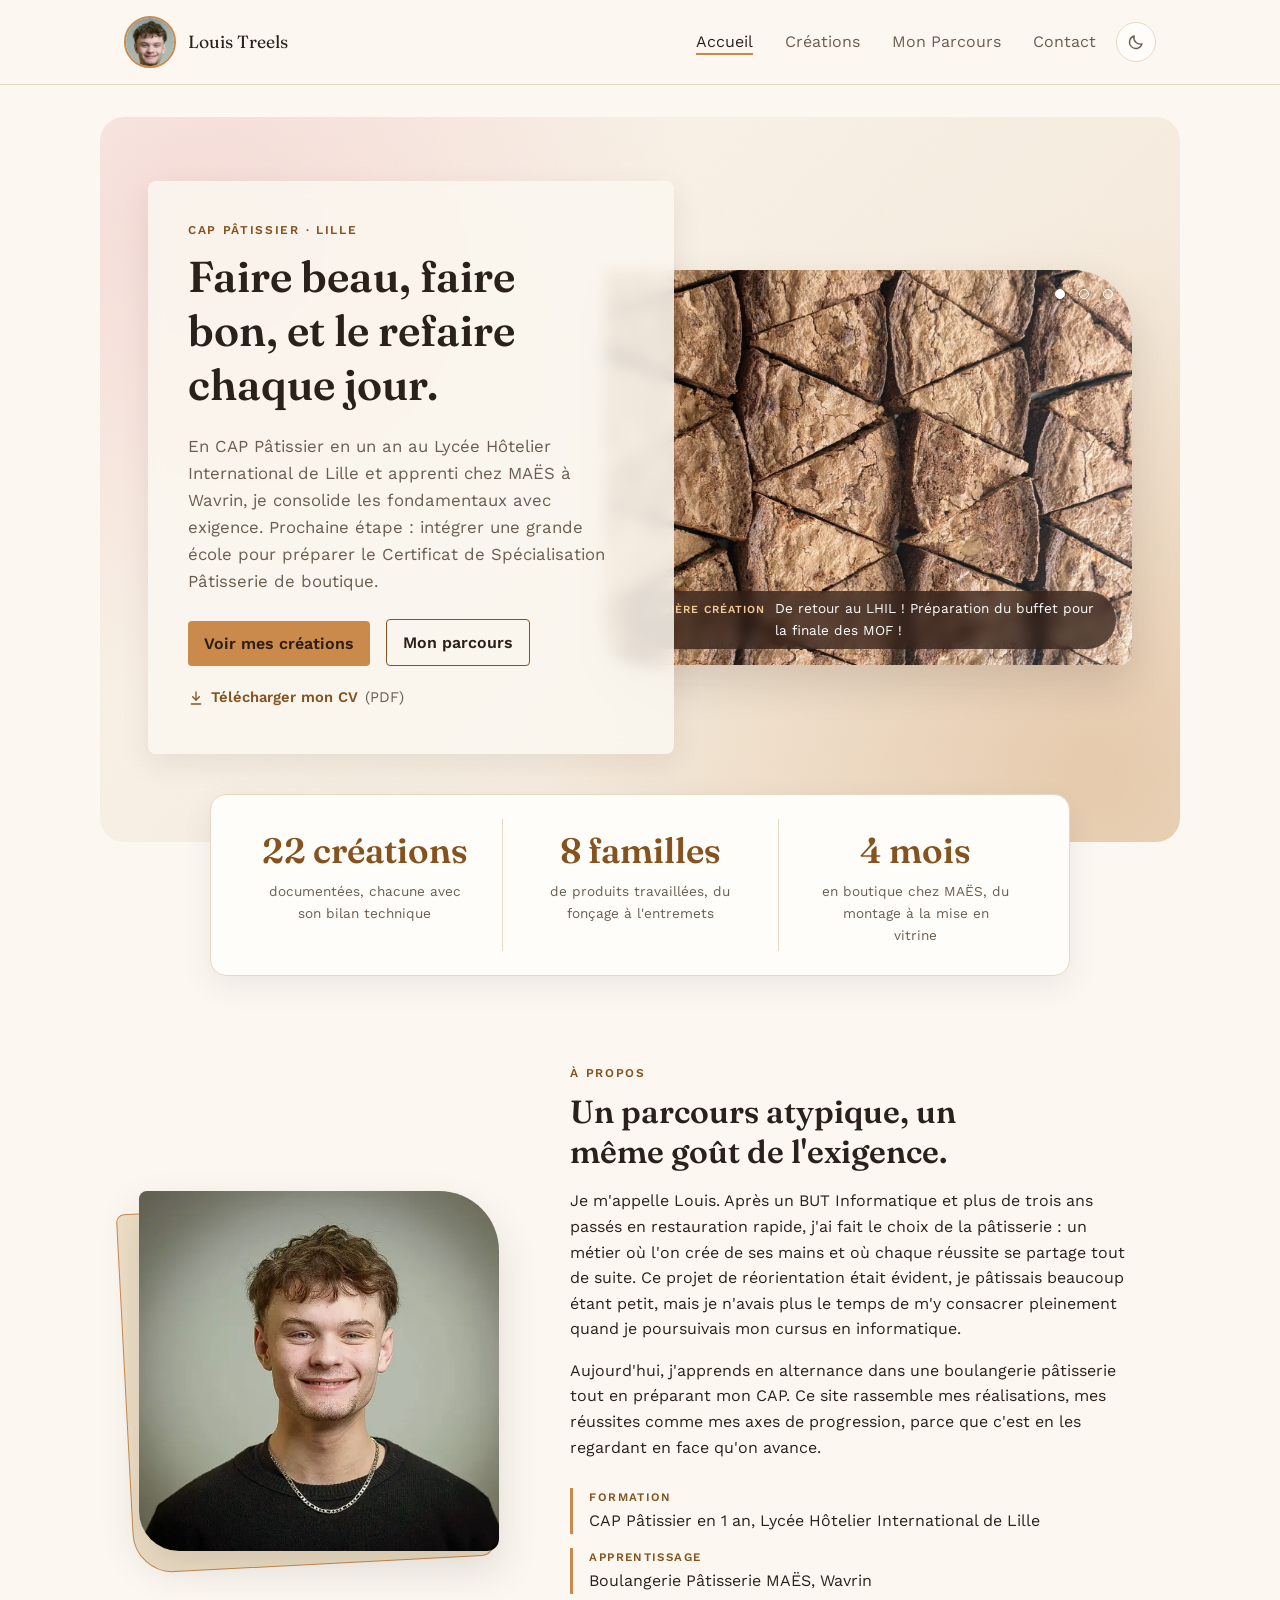
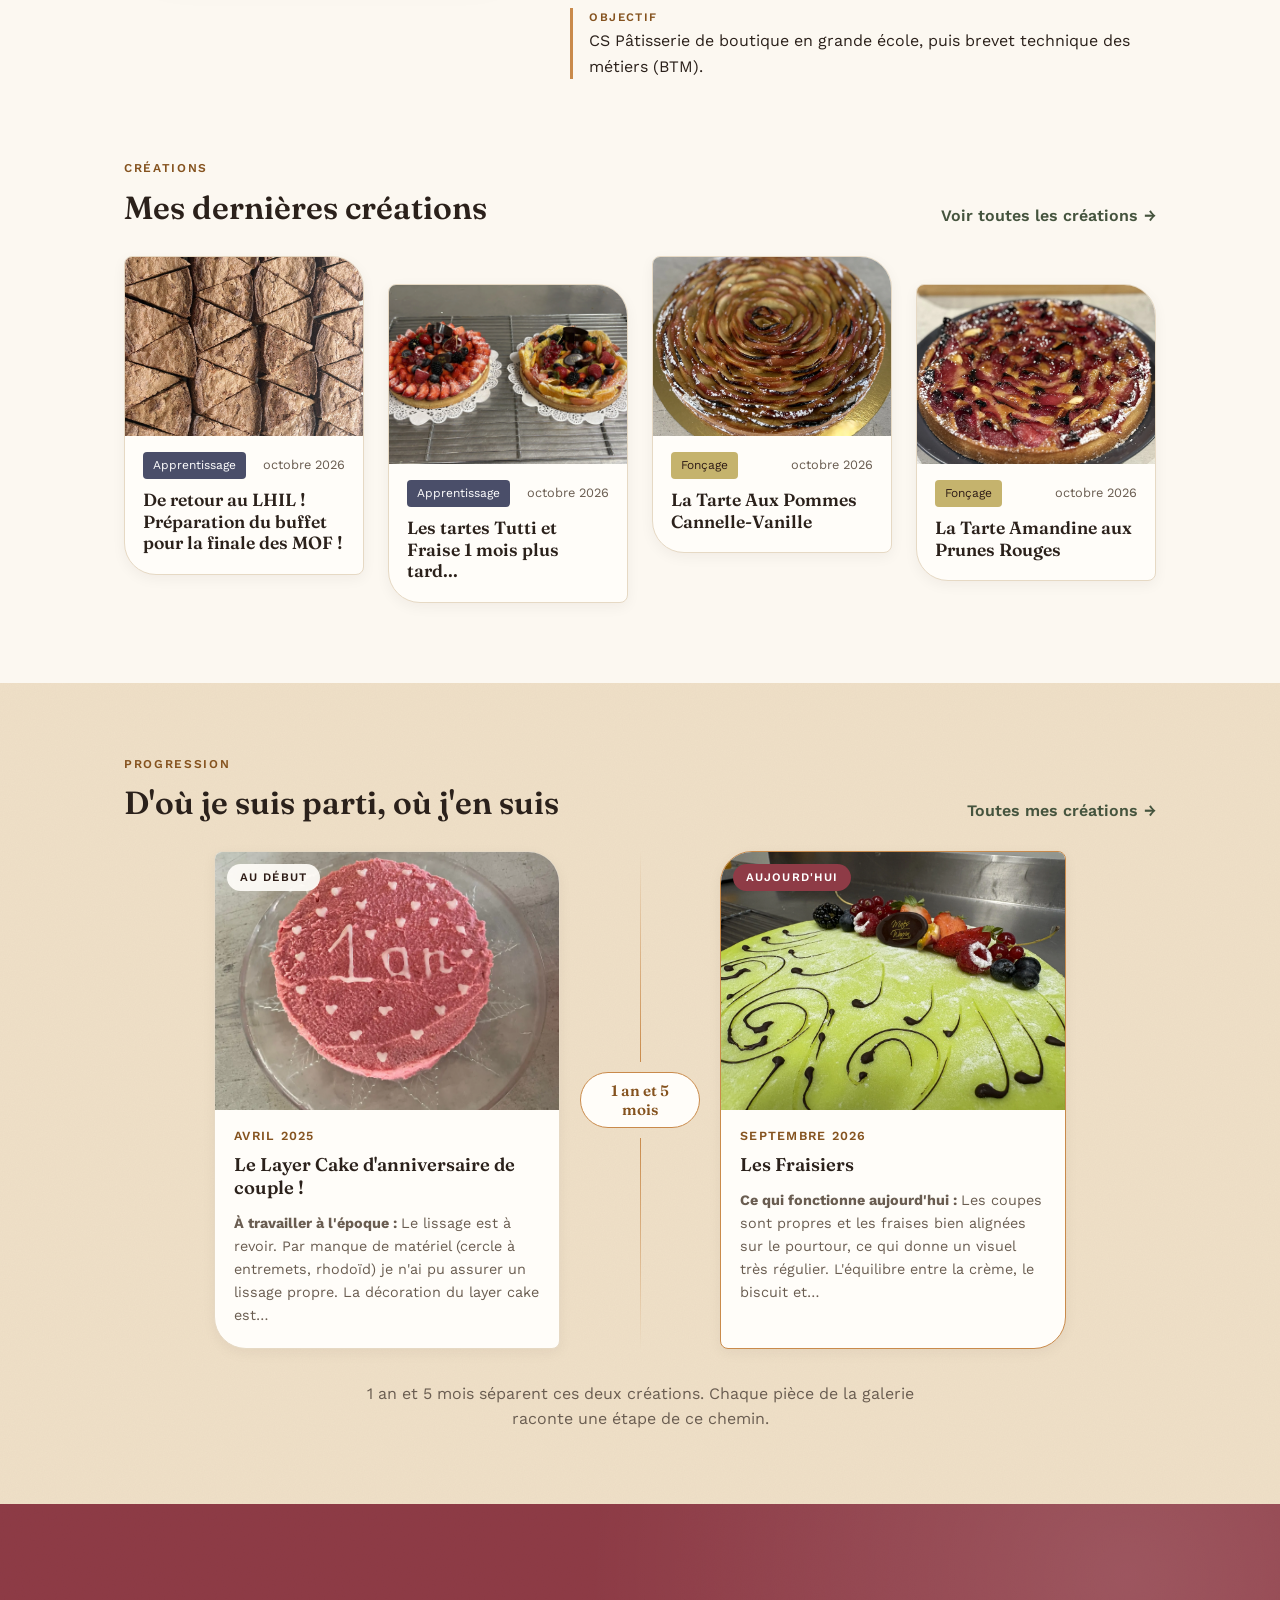
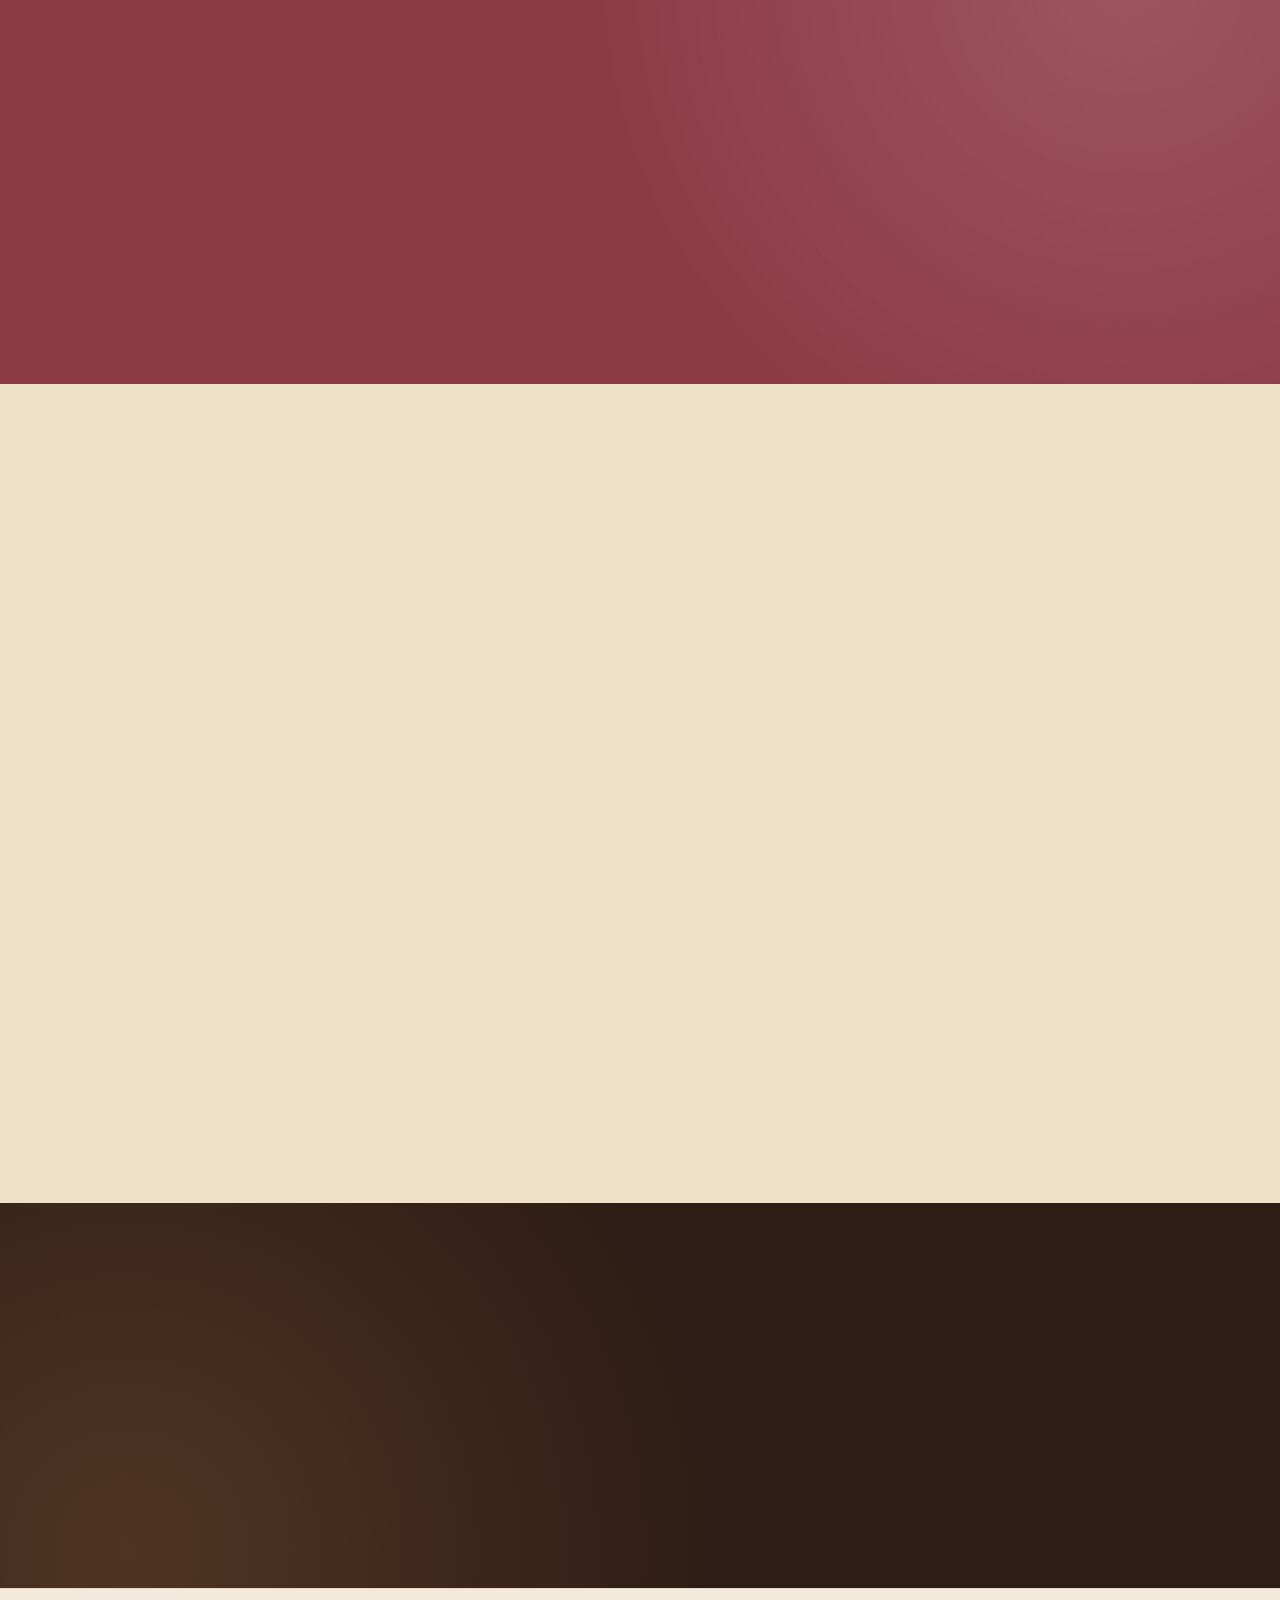
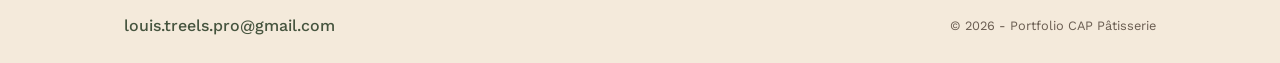
==== commit 5712cf13: "Dernières touches avant mes premières candidatures" ====
--- a/index.html
+++ b/index.html
@@ -3,16 +3,20 @@
 <head>
     <meta charset="UTF-8">
     <meta name="viewport" content="width=device-width, initial-scale=1.0">
-    <meta name="description" content="Louis Treels, candidat au CAP Pâtissier à Lille : portfolio de créations, parcours de reconversion et feuille de route vers les certificats de spécialisation à Paris (dessert de restaurant, pâtisserie de boutique), puis le brevet technique des métiers.">
+    <meta name="description" content="Louis Treels, candidat au CAP Pâtissier à Lille : portfolio de créations, parcours de reconversion et feuille de route vers le Certificat de Spécialisation Pâtisserie de boutique en grande école, puis le brevet technique des métiers.">
     <meta name="theme-color" content="#fcf8f1">
-    <!-- Mode nuit : doit rester ICI, avant la feuille de style, pour éviter l'éclair blanc au chargement -->
     <script src="js/theme.js"></script>
     <meta property="og:type" content="website">
     <meta property="og:title" content="Louis Treels | Portfolio CAP Pâtisserie">
-    <meta property="og:description" content="Mes créations, mon parcours de reconversion et ma feuille de route : CAP, spécialisation à Paris, brevet technique des métiers.">
-    <!-- TODO : pour un bel aperçu quand le lien est partagé (WhatsApp, LinkedIn…),
-         ajoute une photo de ta plus belle création :
-         <meta property="og:image" content="https://louistrls.github.io/portfolio-patisserie/images/TA_PHOTO.webp"> -->
+    <meta property="og:description" content="Mes créations, mon parcours de reconversion et ma feuille de route : CAP, CS Pâtisserie de boutique, brevet technique des métiers.">
+            <meta property="og:site_name" content="Louis Treels | Portfolio CAP Pâtisserie">
+            <meta property="og:locale" content="fr_FR">
+            <meta property="og:url" content="https://louistrls.github.io/portfolio-patisserie/">
+            <meta property="og:image" content="https://louistrls.github.io/portfolio-patisserie/images/og-image.png?v=1">
+            <meta property="og:image:width" content="1200">
+            <meta property="og:image:height" content="630">
+            <meta property="og:image:alt" content="Louis Treels, candidat au CAP Pâtissier à Lille, souriant, avec le texte : la rigueur d'un informaticien, la gourmandise d'un pâtissier.">
+            <meta name="twitter:card" content="summary_large_image">
     <title>Louis Treels | Portfolio CAP Pâtisserie</title>
     <link rel="preconnect" href="https://fonts.googleapis.com">
     <link rel="preconnect" href="https://fonts.gstatic.com" crossorigin>
@@ -21,7 +25,6 @@
     <link rel="apple-touch-icon" href="images/apple-touch-icon.png">
     <link rel="stylesheet" href="css/style.css">
     <noscript>
-        <!-- Sans JavaScript, on affiche quand même tout ce qui est en fondu au scroll. -->
         <style>.fade-in { opacity: 1; transform: none; }</style>
     </noscript>
 </head>
@@ -32,7 +35,6 @@
     <header>
         <nav>
             <div class="nav-logo">
-                <!-- Version recadrée sur le visage (images/Photo_Louis_Treels_visage.webp) : le menu est petit, le visage doit remplir le rond -->
                 <img src="images/Photo_Louis_Treels_visage.webp" alt="" width="52" height="52"/>
                 <a href="index.html">Louis Treels</a>
             </div>
@@ -52,23 +54,21 @@
         <section class="hero fade-in">
             <div class="hero-text">
                 <p class="eyebrow">CAP Pâtissier · Lille</p>
-                <!-- TITRE À VALIDER. Alternatives :
-                     - La précision du geste, la générosité du partage.
-                     - Du code au sucre : une reconversion qui se goûte.
-                     - Pâtissier en devenir, rigoureux par nature. -->
-                <h1>La rigueur d'un informaticien, la gourmandise d'un pâtissier.</h1>
-                <p>Actuellement en CAP Pâtisserie en 1 an au Lycée Hôtelier International de Lille (LHIL), je vise l'excellence sur les fondamentaux afin de pouvoir monter l'année prochaine à Paris pour des Certificats de Spécialisation (CS) en dessert de restaurant et en pâtisserie de boutique, dans de grandes maisons.</p>
+                <!-- Accroche pensée pour la pâtisserie de boutique : la régularité,
+                     la vitrine de chaque jour. Autres pistes si tu veux changer :
+                     - Le même soin, de la première pièce à la centième.
+                     - Une vitrine se mérite chaque matin.
+                     - Le geste juste, répété jusqu'à devenir sûr. -->
+                <h1>Faire beau, faire bon, et le refaire chaque jour.</h1>
+                <p>En CAP Pâtissier en un an au Lycée Hôtelier International de Lille et apprenti chez MAËS à Wavrin, je consolide les fondamentaux avec exigence. Prochaine étape : intégrer une grande école pour préparer le Certificat de Spécialisation Pâtisserie de boutique.</p>
                 <div class="hero-actions">
                     <a href="creations.html" class="btn-decouvrir">Voir mes créations</a>
                     <a href="parcours.html" class="btn-outline">Mon parcours</a>
                 </div>
-                <!-- TODO : dépose ton CV au format PDF dans un dossier "documents" à la racine du site,
-                     sous le nom documents/CV_Louis_Treels.pdf (ou change le chemin ci-dessous). -->
                 <a href="documents/CV_Louis_Treels.pdf" target="_blank" class="link-cv" download><svg viewBox="0 0 24 24" width="16" height="16" fill="none" stroke="currentColor" stroke-width="2" stroke-linecap="round" stroke-linejoin="round" aria-hidden="true"><path d="M12 3v12"/><path d="m7 10 5 5 5-5"/><path d="M5 21h14"/></svg> Télécharger mon CV <span class="link-cv-meta">(PDF)</span></a>
             </div>
             <div class="hero-media">
                 <div class="hero-frame" id="hero-frame">
-                    <!-- Photos injectées par js/script.js (renderHero) -->
                     <div class="hero-slides" id="hero-slides"></div>
                     <a class="hero-caption" id="hero-caption" href="creations.html"></a>
                     <div class="hero-dots" id="hero-dots"></div>
@@ -87,7 +87,7 @@
         <section class="about-section">
             <div class="about fade-in">
                 <figure class="about-photo">
-                    <!-- TODO : quand tu auras une photo en tenue de pâtissier, remplace simplement ce fichier. -->
+                    <!-- TODO : remplacer ma photo par une photo en tenue de pâtisserie. -->
                     <img src="images/Photo_Louis_Treels.webp" alt="Portrait de Louis Treels, souriant" width="643" height="644" loading="lazy">
                 </figure>
                 <div class="about-text">
@@ -106,7 +106,7 @@
                         </div>
                         <div class="about-fact">
                             <dt>Objectif</dt>
-                            <dd>CS dessert de restaurant et pâtisserie de boutique à Paris, puis brevet technique des métiers (BTM).</dd>
+                            <dd>CS Pâtisserie de boutique en grande école, puis brevet technique des métiers (BTM).</dd>
                         </div>
                     </dl>
                 </div>
@@ -153,12 +153,12 @@
             <div class="parcours-teaser fade-in">
                 <p class="eyebrow">Parcours</p>
                 <h2>D'un BUT Informatique à la pâtisserie</h2>
-                <p>Après plusieurs années dans la restauration rapide et un BUT Informatique, j'ai choisi de mettre cette rigueur au service d'un métier manuel et humain. Une reconversion assumée, portée par l'envie de créer et de transmettre.</p>
+                <p>Après plusieurs années dans la restauration rapide et un BUT Informatique en poche, j'ai choisi de mettre cette rigueur au service d'un métier manuel et humain. Une reconversion assumée, portée par l'envie de créer et de transmettre.</p>
                 <ol class="path" aria-label="Mon cheminement">
                     <li class="path-step">Bac général</li>
                     <li class="path-step">BUT Informatique</li>
                     <li class="path-step is-current">CAP Pâtissier</li>
-                    <li class="path-step is-goal">CS à Paris</li>
+                    <li class="path-step is-goal">CS Pâtisserie de boutique</li>
                     <li class="path-step is-goal">BTM</li>
                 </ol>
                 <a href="parcours.html" class="teaser-link">Découvrir mon parcours</a>
@@ -170,9 +170,8 @@
             <div class="ambition fade-in">
                 <p class="eyebrow">Ambition</p>
                 <h2>Mon objectif</h2>
-                <p class="ambition-quote">Rejoindre de grandes maisons parisiennes pour maîtriser le dessert de restaurant comme la pâtisserie de boutique.</p>
-
-                <!-- Feuille de route : mêmes étapes (et mêmes dates indicatives) que sur parcours.html -->
+                <p class="ambition-quote">Me spécialiser en pâtisserie de boutique, pour proposer chaque jour une vitrine régulière, généreuse et irréprochable.</p>
+
                 <ol class="roadmap" aria-label="Ma feuille de route">
                     <li class="roadmap-step is-current">
                         <span class="roadmap-when">Aujourd'hui → juin 2027</span>
@@ -180,12 +179,12 @@
                         <span>Les fondamentaux, à Lille et en apprentissage chez MAËS.</span>
                     </li>
                     <li class="roadmap-step is-goal">
-                        <span class="roadmap-when">2027 – 2029</span>
-                        <strong>Certificats de spécialisation</strong>
-                        <span>À Paris : dessert de restaurant et pâtisserie de boutique, dans de grandes maisons.</span>
+                        <span class="roadmap-when">2027 – 2028</span>
+                        <strong>CS Pâtisserie de boutique</strong>
+                        <span>En grande école : la régularité, l'organisation d'une production en volume et le soin de chaque pièce en vitrine.</span>
                     </li>
                     <li class="roadmap-step is-goal">
-                        <span class="roadmap-when">À partir de 2029</span>
+                        <span class="roadmap-when">À partir de 2028</span>
                         <strong>Brevet technique des métiers</strong>
                         <span>Consolider l'ensemble de mes acquis. La suite reste ouverte.</span>
                     </li>
@@ -194,7 +193,7 @@
 
                 <ul class="pillars">
                     <li class="pillar"><strong>Technique</strong><span>Les bases d'abord : le CAP, la régularité du geste, le respect des fondamentaux.</span></li>
-                    <li class="pillar"><strong>Créativité</strong><span>Associer textures, saveurs et dressage pour raconter quelque chose dans l'assiette.</span></li>
+                    <li class="pillar"><strong>Créativité</strong><span>Associer textures, saveurs et finitions pour qu'une pièce donne envie dès le premier regard en vitrine.</span></li>
                     <li class="pillar"><strong>Exigence</strong><span>Viser le niveau des grandes maisons : précision, constance et goût du détail.</span></li>
                 </ul>
             </div>
@@ -206,7 +205,6 @@
                 <p class="eyebrow">Contact</p>
                 <h2>Envie d'échanger ?</h2>
                 <p>Une opportunité, un projet, une question sur mon parcours : je serais ravi d'en discuter.</p>
-                <!-- Si aucun logiciel de messagerie n'est configuré, le lien mailto ne fait rien : d'où le bouton "Copier". -->
                 <p class="contact-direct">
                     Écrivez-moi : <a class="contact-address" href="mailto:louis.treels.pro@gmail.com">louis.treels.pro@gmail.com</a>
                     <button type="button" class="btn-copy" data-copy="louis.treels.pro@gmail.com">Copier l'adresse</button>
--- a/css/style.css
+++ b/css/style.css
@@ -483,13 +483,123 @@
   padding-bottom: 4rem;
 }
 
+/* Filtres (à gauche) + taille des cartes (à droite) */
+.gallery-toolbar {
+  max-width: var(--max-width);
+  margin: 0 auto;
+  padding: 0 1.5rem 2rem;
+  display: flex;
+  flex-wrap: wrap;
+  align-items: flex-start;
+  justify-content: space-between;
+  gap: 1rem 2rem;
+}
+
+.gallery-toolbar .filter-bar {
+  flex: 1 1 28rem;
+  max-width: none;
+  margin: 0;
+  padding: 0;
+}
+
+.view-switch {
+  flex: none;
+  display: inline-flex;
+  padding: 3px;
+  background: var(--color-paper);
+  border: 1px solid var(--color-border);
+  border-radius: 999px;
+}
+
+.view-switch[hidden] {
+  display: none;
+}
+
+.view-btn {
+  display: inline-flex;
+  align-items: center;
+  gap: 0.4rem;
+  padding: 0.35rem 0.8rem;
+  border: none;
+  border-radius: 999px;
+  background: transparent;
+  color: var(--color-text-muted);
+  font-size: 0.85rem;
+  transition: background-color var(--transition-base), color var(--transition-base);
+}
+
+.view-btn svg {
+  flex: none;
+  width: 15px;
+  height: 15px;
+}
+
+.view-btn:hover {
+  color: var(--color-text);
+}
+
+.view-btn[aria-pressed="true"] {
+  background: var(--chip-active-bg);
+  color: var(--chip-active-text);
+}
+
+/* Grille. La taille des cartes est pilotée par trois variables :
+   --card-min (largeur minimale d'une carte), --card-gap (espacement)
+   et --desc-lines (lignes d'aperçu de la description). auto-fill garde
+   des cartes de taille constante même quand un filtre n'en laisse qu'une. */
 .gallery-grid {
+  --card-min: 320px;
+  --card-gap: 2rem;
+  --desc-lines: 3;
   max-width: var(--max-width);
   margin: 0 auto;
   padding: 0 1.5rem;
   display: grid;
-  grid-template-columns: repeat(auto-fit, minmax(320px, 1fr));
-  gap: 2rem;
+  grid-template-columns: repeat(auto-fill, minmax(min(var(--card-min), 100%), 1fr));
+  gap: var(--card-gap);
+}
+
+/* Grandes : deux colonnes, aperçu plus long */
+.gallery-grid--lg {
+  --card-min: 420px;
+  --desc-lines: 5;
+}
+
+/* Petites : 4 à 5 colonnes, photo + titre + date */
+.gallery-grid--sm {
+  --card-min: 190px;
+  --card-gap: 1rem;
+}
+
+.gallery-grid--sm .creation-card {
+  border-radius: 6px 20px 6px 20px;
+}
+
+.gallery-grid--sm .creation-body {
+  padding: 0.8rem 0.9rem 0.95rem;
+  gap: 0.45rem;
+}
+
+.gallery-grid--sm .creation-card h2 {
+  margin: 0;
+  font-size: 1rem;
+}
+
+.gallery-grid--sm .creation-card .creation-desc,
+.gallery-grid--sm .creation-card .btn-decouvrir,
+.gallery-grid--sm .creation-card .creation-meta .badge:not(:first-child) {
+  display: none;
+}
+
+.gallery-grid--sm .badge {
+  font-size: 0.68rem;
+  padding: 0.15rem 0.5rem;
+}
+
+/* La date se range à côté du badge, ou dessous s'il n'y a pas la place */
+.gallery-grid--sm .creation-date {
+  margin-left: 0;
+  font-size: 0.72rem;
 }
 
 .creation-card {
@@ -500,6 +610,7 @@
   box-shadow: var(--shadow-card);
   display: flex;
   flex-direction: column;
+  cursor: pointer; /* toute la carte ouvre la fiche */
   transition:
     opacity 500ms ease,
     transform 500ms ease,
@@ -548,6 +659,7 @@
 }
 
 .creation-body {
+  flex: 1; /* les boutons d'une même rangée s'alignent en bas */
   padding: 1.5rem;
   display: flex;
   flex-direction: column;
@@ -594,6 +706,16 @@
 .creation-desc {
   color: var(--color-text-muted);
   margin: 0;
+}
+
+/* Sur les cartes seulement (pas dans la fiche) : aperçu coupé après
+   --desc-lines lignes, avec « … » automatique. */
+.creation-card .creation-desc {
+  display: -webkit-box;
+  -webkit-box-orient: vertical;
+  -webkit-line-clamp: var(--desc-lines, 3);
+  line-clamp: var(--desc-lines, 3);
+  overflow: hidden;
 }
 
 .tech-list {
@@ -1868,6 +1990,7 @@
 .hero-text h1 {
   font-size: clamp(1.9rem, 3.4vw, 2.7rem);
   max-width: 18ch;
+  text-wrap: balance; /* lignes équilibrées : pas de mot seul sur la dernière */
 }
 
 .hero-text p {
@@ -2922,8 +3045,75 @@
     border-bottom: none;
   }
 
-  .gallery-grid {
+  /* --- Créations, mobile : grandes = 1 colonne (affichage d'origine),
+     moyennes = 2 colonnes compactes, petites = 3 colonnes de photos --- */
+  .gallery-grid,
+  .gallery-grid--lg {
     grid-template-columns: 1fr;
+    gap: 1.5rem;
+  }
+
+  .gallery-grid--md {
+    grid-template-columns: repeat(2, minmax(0, 1fr));
+    gap: 0.9rem;
+  }
+
+  .gallery-grid--md .creation-card {
+    border-radius: 6px 20px 6px 20px;
+  }
+
+  .gallery-grid--md .creation-body {
+    padding: 0.75rem 0.8rem 0.9rem;
+    gap: 0.4rem;
+  }
+
+  .gallery-grid--md .creation-card h2 {
+    margin: 0;
+    font-size: 0.98rem;
+  }
+
+  .gallery-grid--md .creation-card .creation-desc,
+  .gallery-grid--md .creation-card .btn-decouvrir,
+  .gallery-grid--md .creation-card .creation-meta .badge:not(:first-child) {
+    display: none;
+  }
+
+  .gallery-grid--md .badge {
+    font-size: 0.66rem;
+    padding: 0.15rem 0.45rem;
+  }
+
+  .gallery-grid--md .creation-date {
+    margin-left: 0;
+    font-size: 0.7rem;
+  }
+
+  .gallery-grid--sm {
+    grid-template-columns: repeat(3, minmax(0, 1fr));
+    gap: 0.45rem;
+  }
+
+  .gallery-grid--sm .creation-card {
+    border-radius: 4px 14px 4px 14px;
+  }
+
+  .gallery-grid--sm .creation-body {
+    display: none; /* la photo suffit ; le titre reste lu par les lecteurs d'écran (aria-label) */
+  }
+
+  .gallery-grid--sm .creation-media {
+    aspect-ratio: 1 / 1;
+  }
+
+  .gallery-grid--sm .media-count {
+    right: 0.3rem;
+    bottom: 0.3rem;
+    padding: 0.1rem 0.35rem;
+    font-size: 0.65rem;
+  }
+
+  .view-btn {
+    padding: 0.35rem 0.65rem;
   }
 
   /* --- Accueil, mobile --- */
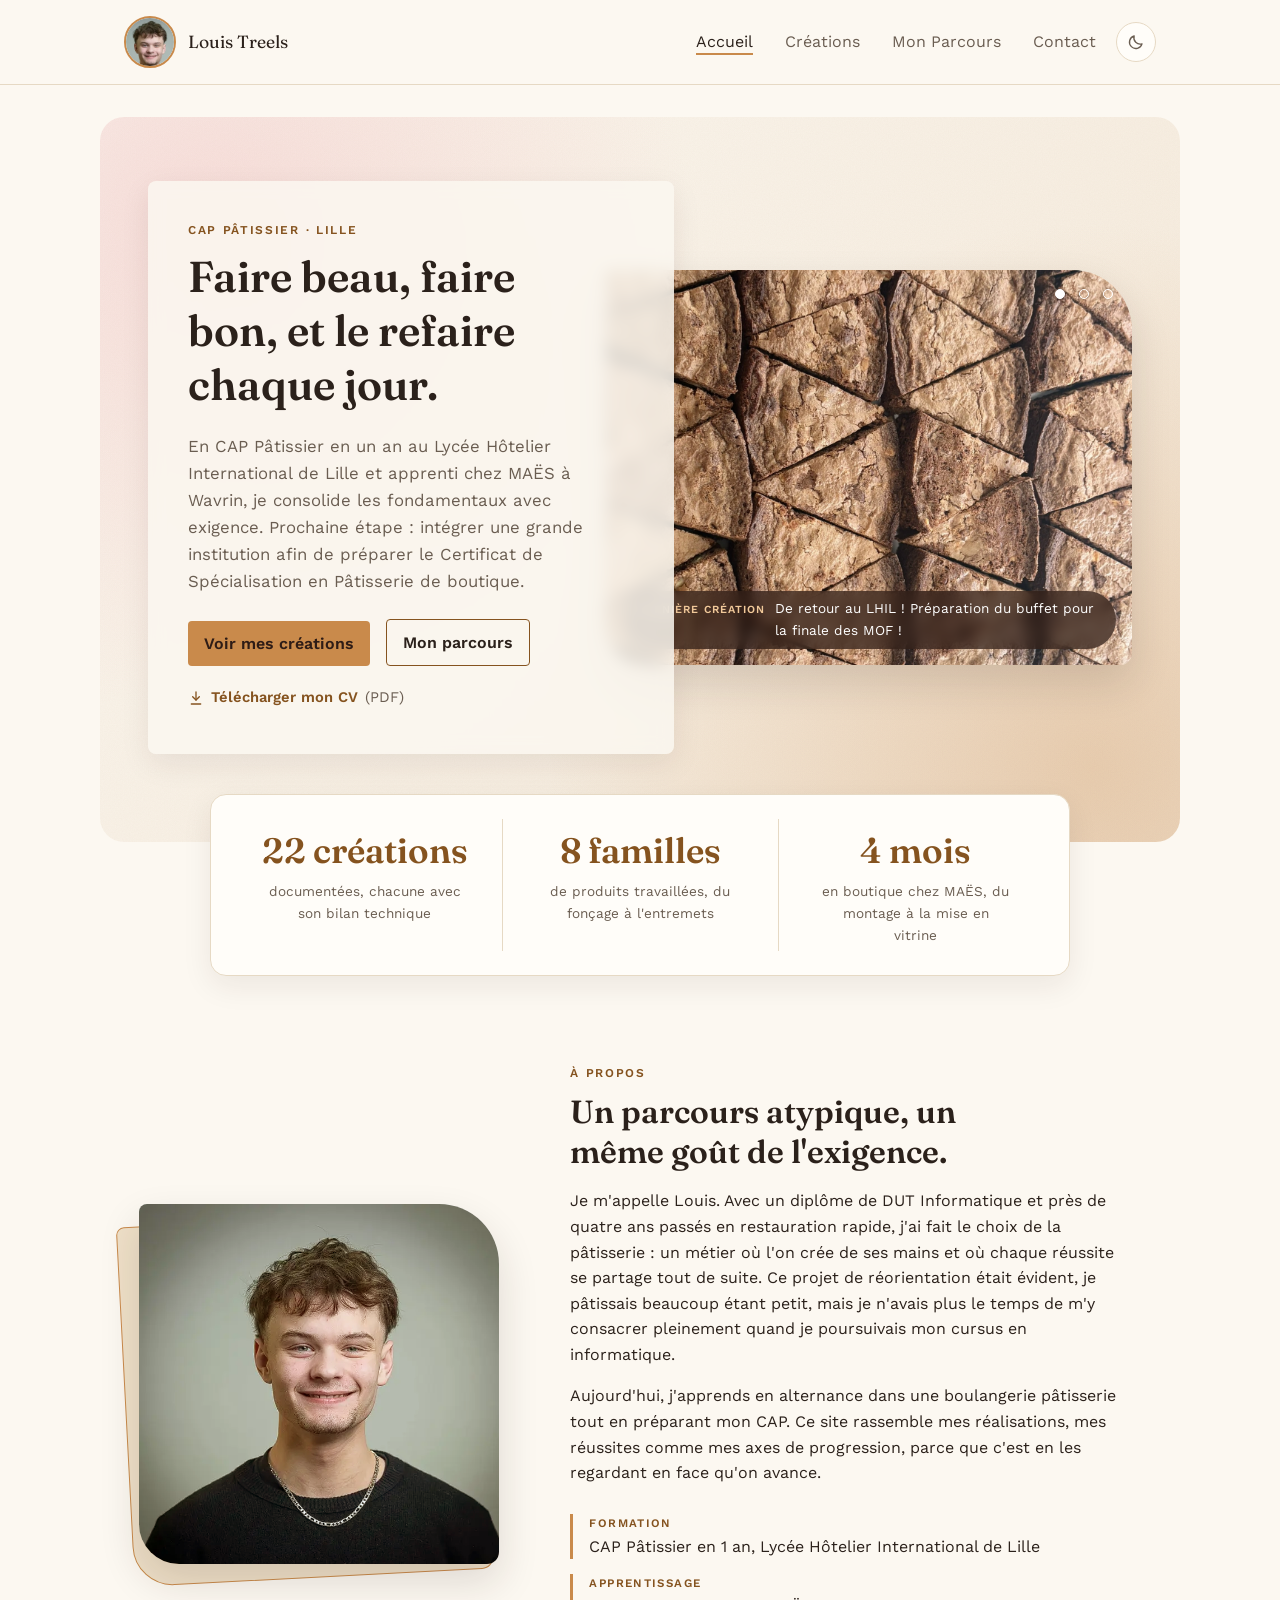
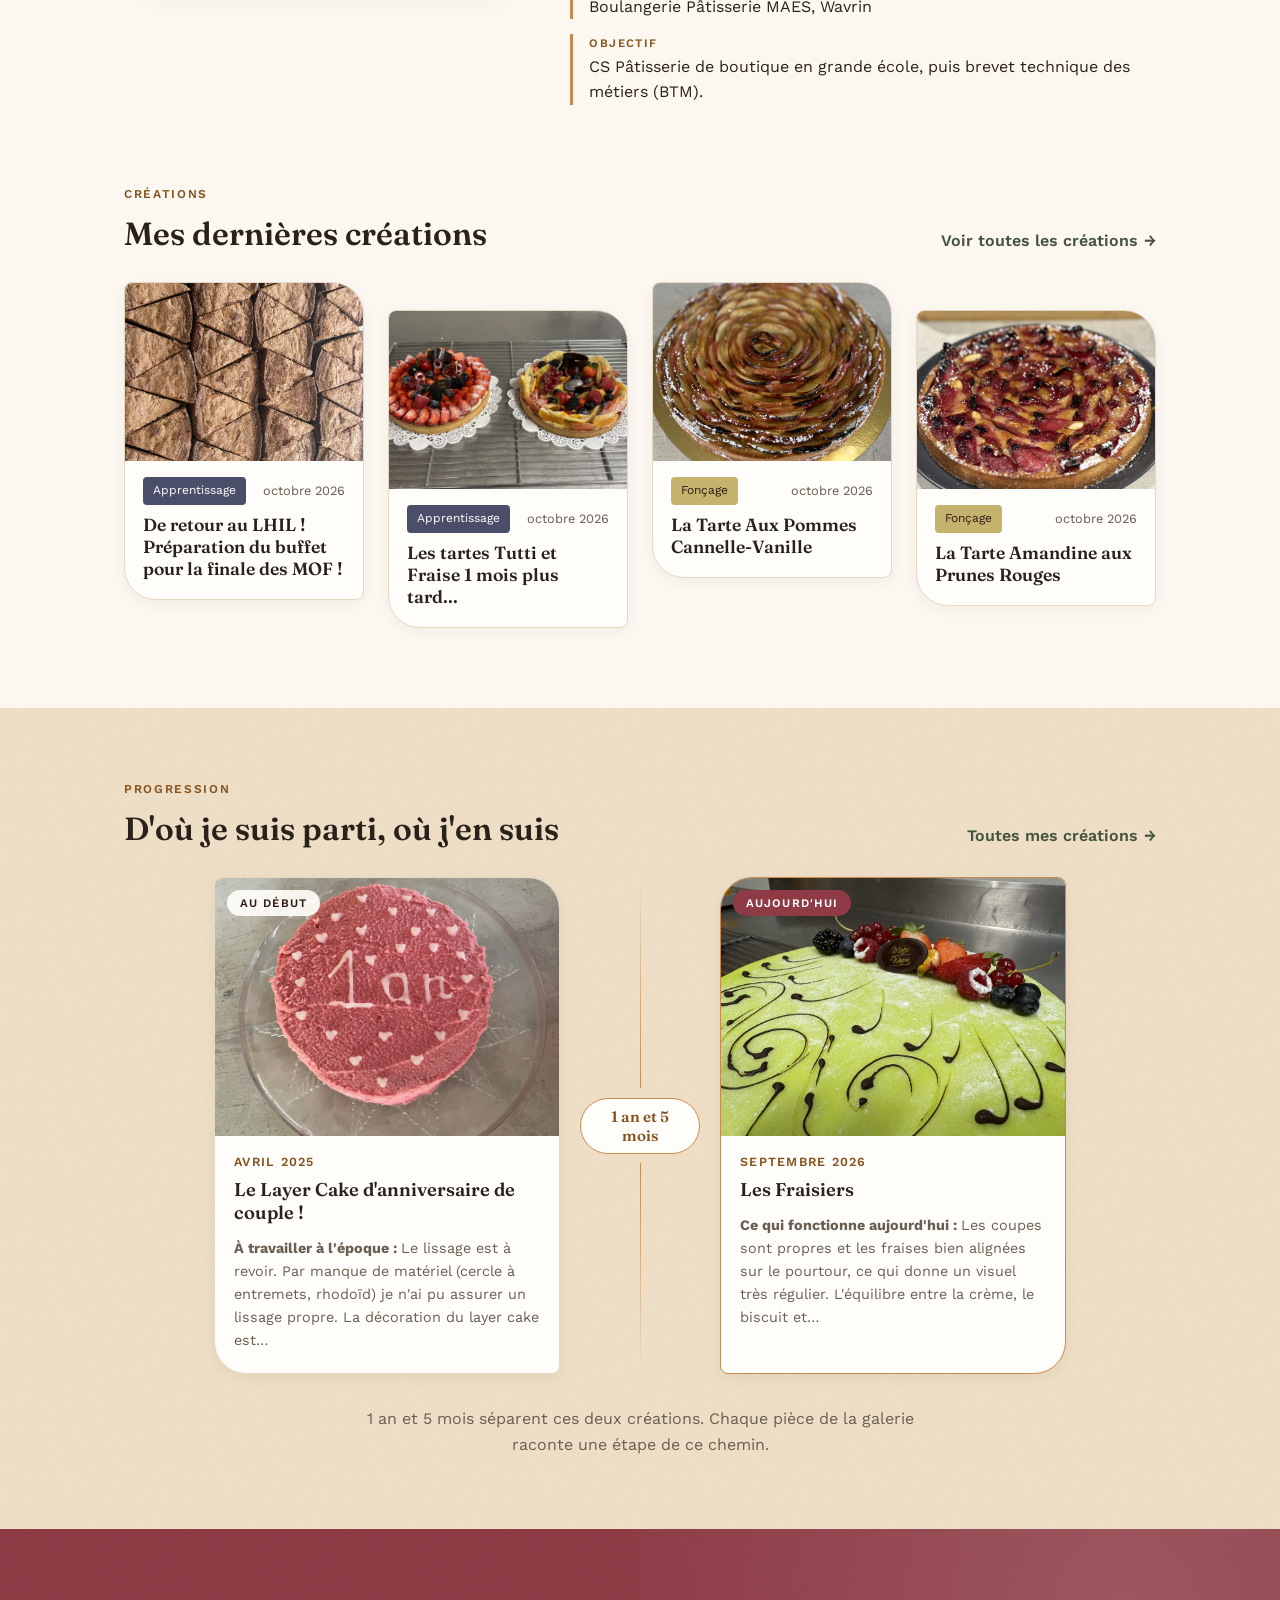
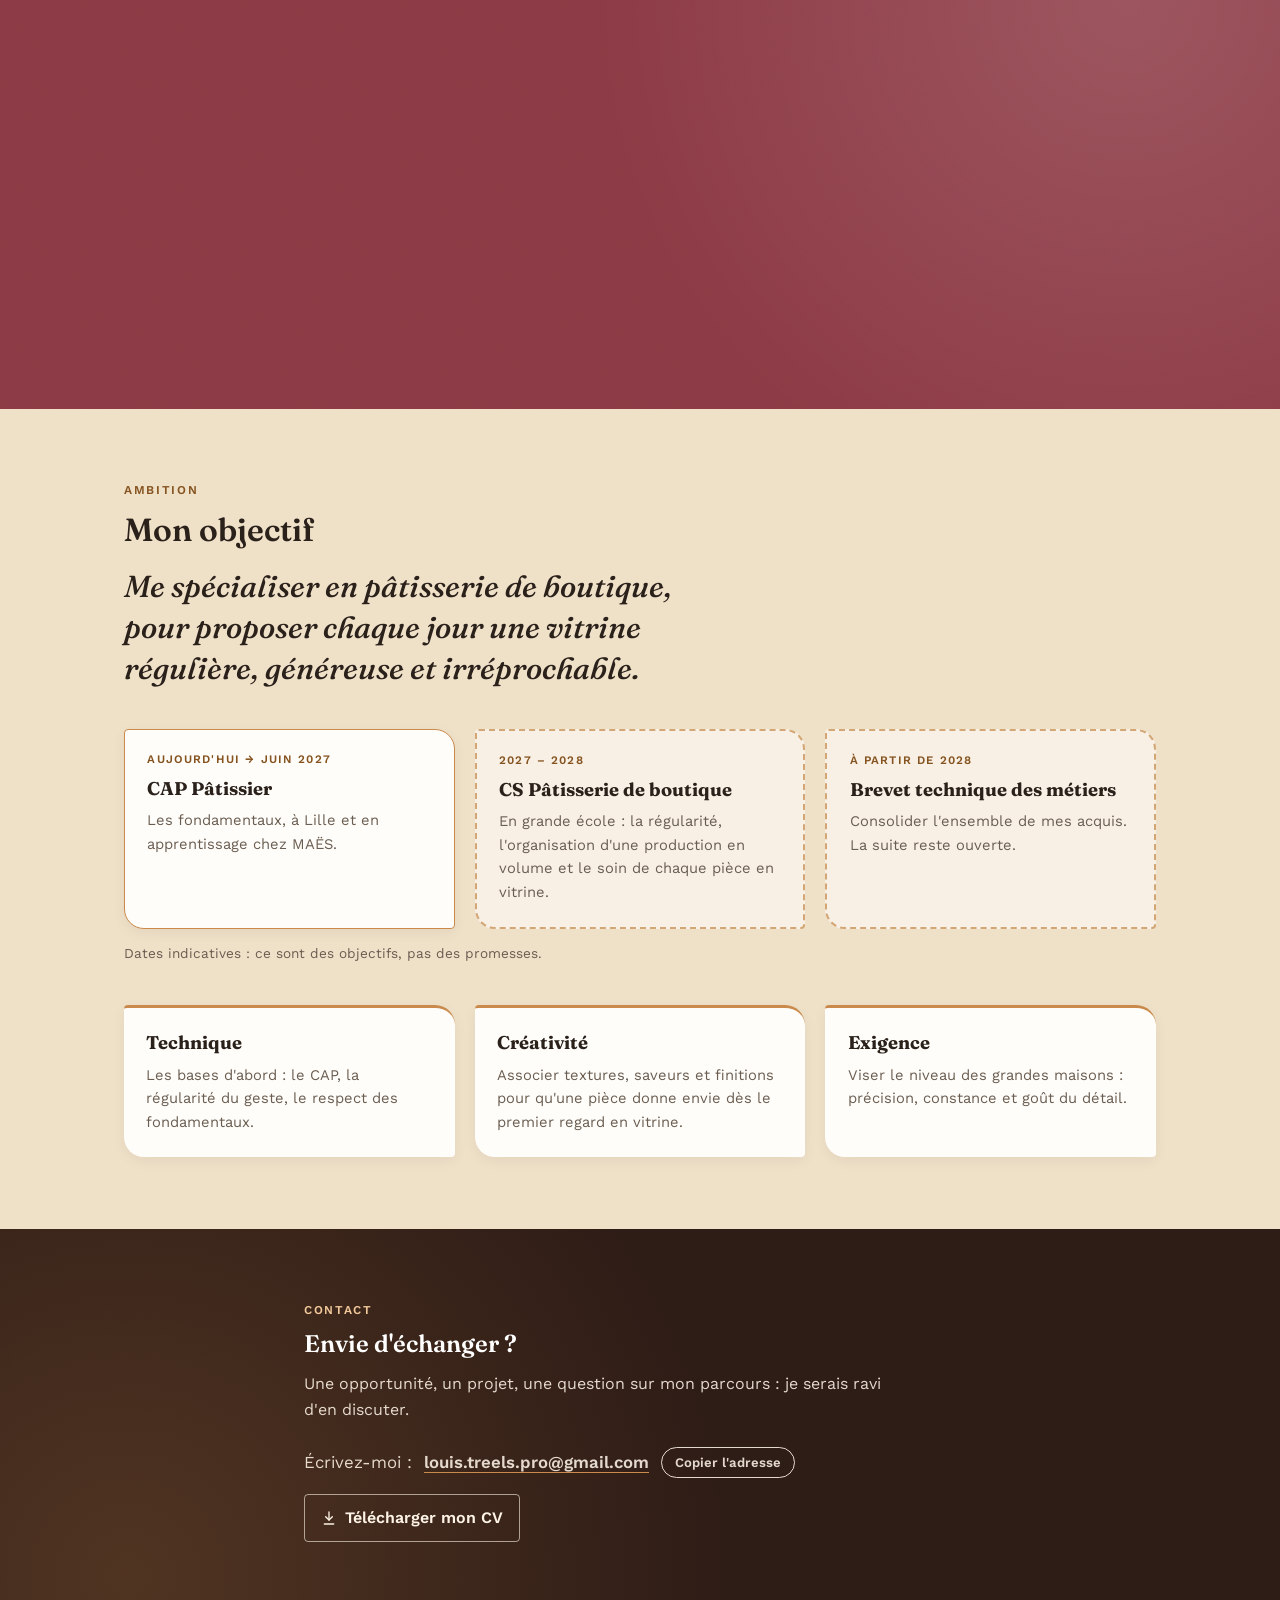
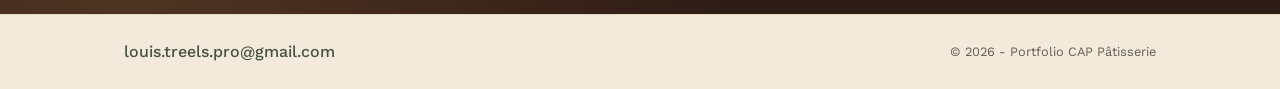
==== commit 739e8fc4: "réécriture des 3 pages" ====
--- a/index.html
+++ b/index.html
@@ -54,13 +54,8 @@
         <section class="hero fade-in">
             <div class="hero-text">
                 <p class="eyebrow">CAP Pâtissier · Lille</p>
-                <!-- Accroche pensée pour la pâtisserie de boutique : la régularité,
-                     la vitrine de chaque jour. Autres pistes si tu veux changer :
-                     - Le même soin, de la première pièce à la centième.
-                     - Une vitrine se mérite chaque matin.
-                     - Le geste juste, répété jusqu'à devenir sûr. -->
                 <h1>Faire beau, faire bon, et le refaire chaque jour.</h1>
-                <p>En CAP Pâtissier en un an au Lycée Hôtelier International de Lille et apprenti chez MAËS à Wavrin, je consolide les fondamentaux avec exigence. Prochaine étape : intégrer une grande école pour préparer le Certificat de Spécialisation Pâtisserie de boutique.</p>
+                <p>En CAP Pâtissier en un an au Lycée Hôtelier International de Lille et apprenti chez MAËS à Wavrin, je consolide les fondamentaux avec exigence. Prochaine étape : intégrer une grande institution afin de préparer le Certificat de Spécialisation en Pâtisserie de boutique.</p>
                 <div class="hero-actions">
                     <a href="creations.html" class="btn-decouvrir">Voir mes créations</a>
                     <a href="parcours.html" class="btn-outline">Mon parcours</a>
@@ -79,7 +74,6 @@
         <!-- ==================== CHIFFRES CLÉS ==================== -->
         <section class="home-highlights" aria-label="Chiffres clés">
             <div class="highlights-bar highlights-bar--home" id="highlights">
-                <!-- Générés automatiquement depuis js/parcours-data.js -->
             </div>
         </section>
 
@@ -93,7 +87,7 @@
                 <div class="about-text">
                     <p class="eyebrow">À propos</p>
                     <h2>Un parcours atypique, un même goût de l'exigence.</h2>
-                    <p>Je m'appelle Louis. Après un BUT Informatique et plus de trois ans passés en restauration rapide, j'ai fait le choix de la pâtisserie : un métier où l'on crée de ses mains et où chaque réussite se partage tout de suite. Ce projet de réorientation était évident, je pâtissais beaucoup étant petit, mais je n'avais plus le temps de m'y consacrer pleinement quand je poursuivais mon cursus en informatique.</p>
+                    <p>Je m'appelle Louis. Avec un diplôme de DUT Informatique et près de quatre ans passés en restauration rapide, j'ai fait le choix de la pâtisserie : un métier où l'on crée de ses mains et où chaque réussite se partage tout de suite. Ce projet de réorientation était évident, je pâtissais beaucoup étant petit, mais je n'avais plus le temps de m'y consacrer pleinement quand je poursuivais mon cursus en informatique.</p>
                     <p>Aujourd'hui, j'apprends en alternance dans une boulangerie pâtisserie tout en préparant mon CAP. Ce site rassemble mes réalisations, mes réussites comme mes axes de progression, parce que c'est en les regardant en face qu'on avance.</p>
                     <dl class="about-facts">
                         <div class="about-fact">
@@ -123,7 +117,6 @@
                 <a href="creations.html" class="teaser-link">Voir toutes les créations</a>
             </div>
             <div class="teaser-grid" id="creations-teaser">
-                <!-- Cartes générées automatiquement depuis js/creations-data.js -->
             </div>
             <noscript>
                 <p class="noscript-note"><a href="creations.html">Voir toutes mes créations</a></p>
@@ -142,7 +135,6 @@
                 <a href="creations.html" class="teaser-link">Toutes mes créations</a>
             </div>
             <div class="progress" id="progress-compare">
-                <!-- Cartes générées automatiquement depuis js/creations-data.js -->
             </div>
             <p class="progress-note" id="progress-note"></p>
         </section>
@@ -152,11 +144,11 @@
         <section class="section-teal band">
             <div class="parcours-teaser fade-in">
                 <p class="eyebrow">Parcours</p>
-                <h2>D'un BUT Informatique à la pâtisserie</h2>
-                <p>Après plusieurs années dans la restauration rapide et un BUT Informatique en poche, j'ai choisi de mettre cette rigueur au service d'un métier manuel et humain. Une reconversion assumée, portée par l'envie de créer et de transmettre.</p>
+                <h2>D'un DUT Informatique à la pâtisserie</h2>
+                <p>Après plusieurs années dans la restauration rapide et un DUT Informatique en poche, j'ai choisi de mettre cette rigueur au service d'un métier manuel et humain. Une reconversion assumée, portée par l'envie de créer et de transmettre.</p>
                 <ol class="path" aria-label="Mon cheminement">
                     <li class="path-step">Bac général</li>
-                    <li class="path-step">BUT Informatique</li>
+                    <li class="path-step">DUT Informatique</li>
                     <li class="path-step is-current">CAP Pâtissier</li>
                     <li class="path-step is-goal">CS Pâtisserie de boutique</li>
                     <li class="path-step is-goal">BTM</li>
